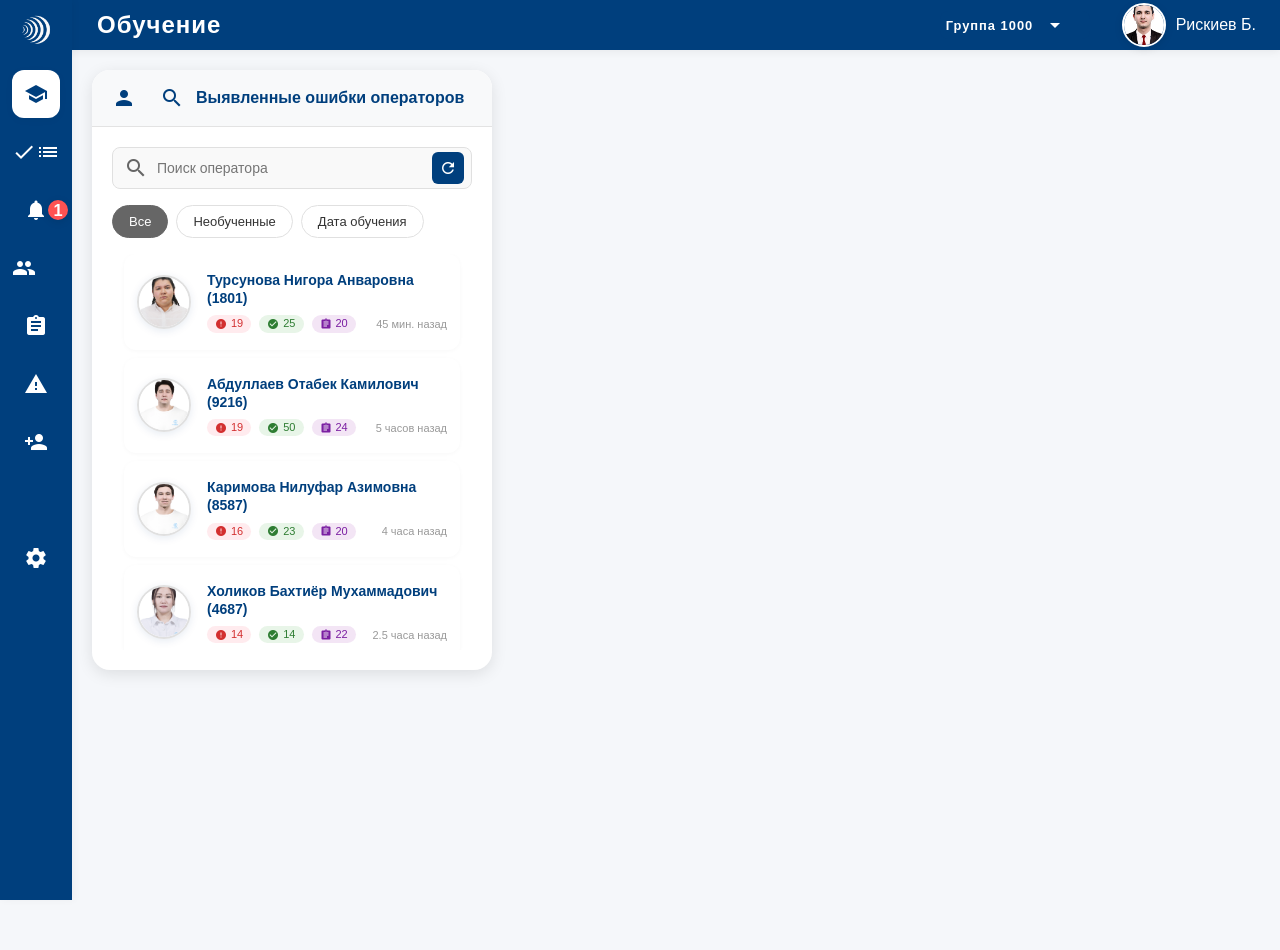
==== main.html @ bec80f4a "Сохранение текущего состояния проекта" ====
<!DOCTYPE html>
<html lang="ru">
<head>
    <meta charset="UTF-8">
    <meta name="viewport" content="width=device-width, initial-scale=1.0">
    <title>Обучение | UZTELECOM</title>
    <link rel="stylesheet" href="styles.css">
    <link rel="stylesheet" href="css/window-manager.css">
    <link href="https://fonts.googleapis.com/icon?family=Material+Icons" rel="stylesheet">
</head>
<body>        <header class="header-fixed">
            <div class="header-title">Обучение</div>
            <!-- Кнопки редактирования (скрыты по умолчанию) -->
            <div class="header-editor-controls" id="header-editor-controls" style="display: none;">
                <button class="editor-btn save-btn" id="save-btn">
                    <span class="material-icons">save</span>
                    Сохранить
                </button>
                <button class="editor-btn cancel-btn" id="cancel-btn">
                    <span class="material-icons">close</span>
                    Отменить
                </button>
                <button class="editor-btn add-remove-btn" id="add-remove-btn">
                    <span class="material-icons">add_box</span>
                    Добавить/Убрать
                </button>
                <!-- Выпадающий список для добавления окон -->
                <div class="window-selector-dropdown" id="window-selector-dropdown">
                    <div class="window-selector-header">
                        <span class="material-icons">widgets</span>
                        <span>Доступные окна</span>
                    </div>
                    <div class="window-selector-list">
                        <label class="window-selector-item">
                            <input type="checkbox" data-window="operators-list" checked>
                            <span class="checkmark"></span>
                            <span class="window-name">Выявленные ошибки операторов</span>
                        </label>
                        <label class="window-selector-item">
                            <input type="checkbox" data-window="operator-details">
                            <span class="checkmark"></span>
                            <span class="window-name">Подробная информация ошибок</span>
                        </label>
                        <label class="window-selector-item">
                            <input type="checkbox" data-window="analytics-dashboard">
                            <span class="checkmark"></span>
                            <span class="window-name">Аналитика учебного процесса</span>
                        </label>
                    </div>
                </div>
            </div>
            <div class="header-group">
                <div class="header-group-select">
                    <span class="header-group-selected">Группа 1000</span>
                    <span class="material-icons header-group-arrow">arrow_drop_down</span>
                    <ul class="header-group-list">
                        <li data-value="Группа 1000" class="active">Группа 1000</li>
                        <li data-value="Группа 1242">Группа 1242</li>
                        <li data-value="Группа 1093">Группа 1093</li>
                        <li data-value="Группа 1170">Группа 1170</li>
                        <li data-value="Группа ДОП">Группа ДОП</li>
                    </ul>
                </div>
                <div class="header-user" id="header-user">
                    <img src="assets/Аватар/Foto.jpg" alt="user" class="header-user-img">
                    <span>Рискиев Б.</span>
                    <div class="header-dropdown" id="header-dropdown">
                        <a href="#" id="editor-toggle"><span class="material-icons">edit</span> Редактор</a>
                        <a href="#"><span class="material-icons">language</span> Изменить язык</a>
                    </div>
                </div>
            </div>
        </header>
        <div class="main-layout">
            <!-- Sidebar -->
            <aside class="sidebar sidebar-figma collapsible-sidebar" onmouseenter="this.classList.add('open')" onmouseleave="this.classList.remove('open')">
                <div class="sidebar-logo">
                    <img src="assets/mini.png" alt="UZTELECOM Logo" class="sidebar-logo-img" id="sidebar-logo-img">
                    <div class="sidebar-logo-text">
                        <div class="sidebar-logo-title"></div>
                        <div class="sidebar-logo-sub"></div>
                    </div>
                </div>
                <nav class="sidebar-menu-figma">
                    <a class="active"><span class="material-icons">school</span> <span class="sidebar-label">Обучение</span></a>
                    <a href="http://192.168.42.172:5001/" target="_blank"><span class="material-icons">checklist</span> <span class="sidebar-label">Лист контроль</span></a>
                    <a><span class="material-icons">notifications</span> <span class="sidebar-label">Уведомления</span> <span class="sidebar-badge">1</span></a>
                    <a><span class="material-icons">groups</span> <span class="sidebar-label">Операторы</span></a>
                    <a><span class="material-icons">assignment</span> <span class="sidebar-label">Отработки</span></a>
                    <a><span class="material-icons">report_problem</span> <span class="sidebar-label">Технический сбой</span></a>
                    <a><span class="material-icons">person_add</span> <span class="sidebar-label">Привлечение к работам</span></a>
                    <a><span class="material-icons">bar_chart</span> <span class="sidebar-label">Статистика супервайзера</span></a>
                    <a><span class="material-icons">settings</span> <span class="sidebar-label">Настройки</span></a>
                </nav>
                <a class="sidebar-exit" href="index.html"><span class="material-icons">logout</span> <span class="sidebar-label">Выйти</span></a>
            </aside>
            <!-- Main Content -->
            <main class="main-content training-page">
                <div class="training-layout">
                    <!-- Окно "Выявленные ошибки операторов" -->
                    <div class="training-window operators-errors-window" id="operators-errors-window">
                        <div class="window-header">
                            <div class="window-title-section">
                                <span class="material-icons">person_search</span>
                                <span>Выявленные ошибки операторов</span>
                            </div>
                            <div class="window-controls">
                                <button class="window-control-btn minimize-btn" title="Свернуть">
                                    <span class="material-icons">remove</span>
                                </button>
                                <button class="window-control-btn maximize-btn" title="Развернуть">
                                    <span class="material-icons">crop_din</span>
                                </button>
                                <button class="window-control-btn close-btn" title="Закрыть" style="display: none;">
                                    <span class="material-icons">close</span>
                                </button>
                            </div>
                        </div>
                        <div class="window-content">
                            <!-- Поиск и фильтры -->
                            <div class="operators-search-section">
                                <div class="search-input-container">
                                    <span class="material-icons search-icon">search</span>
                                    <input type="text" 
                                           class="operators-search-input" 
                                           id="operators-search-input"
                                           placeholder="Поиск оператора">
                                    <button class="refresh-operators-btn" 
                                            id="refresh-operators-btn" 
                                            title="Обновить список операторов">
                                        <span class="material-icons">refresh</span>
                                    </button>
                                </div>
                                <div class="operators-filters">
                                    <label class="filter-toggle">
                                        <input type="radio" name="operator-filter" value="all" checked>
                                        <span class="filter-text">Все</span>
                                    </label>
                                    <label class="filter-toggle filter-toggle-blue">
                                        <input type="radio" name="operator-filter" value="untrained">
                                        <span class="filter-text">Необученные</span>
                                    </label>
                                    <label class="filter-toggle">
                                        <input type="radio" name="operator-filter" value="training-date">
                                        <span class="filter-text">Дата обучения</span>
                                    </label>
                                </div>
                            </div>
                            
                            <!-- Список операторов -->
                            <div class="operators-list-container">
                                <!-- Операторы будут добавляться динамически -->
                            </div>
                        </div>
                        <div class="resize-handle"></div>
                    </div>
                    
                    <!-- Окно "Подробная информация ошибок" -->
                    <div class="training-window operator-details-window" id="operator-details-window" style="display: none; top: 20px; left: 450px; width: 800px; height: 600px;">
                        <div class="window-header">
                            <div class="window-title-section">
                                <span class="material-icons">assignment</span>
                                <span>Подробная информация ошибок</span>
                                <span class="operator-name-indicator" id="operator-name-indicator">- Выберите оператора</span>
                            </div>
                            <div class="window-controls">
                                <button class="window-control-btn minimize-btn" title="Свернуть">
                                    <span class="material-icons">remove</span>
                                </button>
                                <button class="window-control-btn maximize-btn" title="Развернуть">
                                    <span class="material-icons">crop_din</span>
                                </button>
                                <button class="window-control-btn close-btn" title="Закрыть" style="display: none;">
                                    <span class="material-icons">close</span>
                                </button>
                            </div>
                        </div>
                        <div class="window-content">
                            <!-- Информация о выбранном операторе -->
                            <div class="selected-operator-info" id="selected-operator-info" style="display: none;">
                                <div class="operator-header">
                                    <img src="" alt="Аватар оператора" class="operator-detail-avatar" id="operator-detail-avatar">
                                    <div class="operator-detail-info">
                                        <div class="operator-detail-name" id="operator-detail-name"></div>
                                        <div class="operator-detail-stats">
                                            <div class="stat-item">
                                                <span class="material-icons">error</span>
                                                <span id="operator-detail-errors">0</span> ошибок
                                            </div>
                                            <div class="stat-item">
                                                <span class="material-icons">check_circle</span>
                                                <span id="operator-detail-success">0</span> успешных
                                            </div>
                                        </div>
                                    </div>
                                    <div class="operator-actions">
                                        <div class="toggle-group">
                                            <span class="date-label">Дата и время обучения:</span>
                                            <div class="switch">
                                                <input type="checkbox" id="training-date-toggle">
                                                <span class="slider"></span>
                                            </div>
                                            <span class="date-value">12.06.2024 / 10:40</span>
                                        </div>
                                    </div>
                                </div>
                            </div>
                            
                            <!-- Список ошибок оператора -->
                            <div class="operator-errors-list" id="operator-errors-list">
                                <!-- Здесь будут отображаться ошибки выбранного оператора -->
                            </div>
                            
                            <!-- Заглушка когда оператор не выбран -->
                            <div class="no-operator-selected" id="no-operator-selected">
                                <div class="empty-state">
                                    <span class="material-icons">person_search</span>
                                    <h3>Выберите оператора</h3>
                                    <p>Для просмотра подробной информации об ошибках выберите оператора из списка слева</p>
                                </div>
                            </div>
                        </div>
                        <div class="resize-handle"></div>
                    </div>
                    
                    <!-- Временная заглушка для проверки функциональности -->
                    <div class="training-placeholder">
                        <h2>Режим обучения</h2>
                        <p>Нажмите "Редактор" для настройки интерфейса</p>
                        <div class="placeholder-info">
                            <p><strong>Информация:</strong></p>
                            <ul>
                                <li>Изменение размера окон и кнопки свернуть/развернуть доступны всегда</li>
                                <li>Перемещение окон доступно только в режиме редактирования</li>
                                <li>Для входа в режим редактирования нажмите "Редактор" в правом верхнем углу</li>
                                <li>В режиме редактирования окна будут выделены синей рамкой и станут доступны для перемещения</li>
                                <li>Кнопка закрытия окон появляется только в режиме редактирования</li>
                            </ul>
                        </div>
                    </div>
                </div>
            </main>
        </div>
        <script src="script.js"></script>
        <script>
document.addEventListener('DOMContentLoaded', function() {
    // Режим редактирования окон - объявляем в начале
    let editMode = false;
    
    // Скрипт для кастомного select
    const groupSelect = document.querySelector('.header-group-select');
    const groupSelected = document.querySelector('.header-group-selected');
    const groupList = document.querySelector('.header-group-list');
    const groupItems = document.querySelectorAll('.header-group-list li');
    groupSelect.onclick = function(e) {
        groupList.classList.toggle('show');
    };
    groupItems.forEach(item => {
        item.onclick = function(e) {
            groupSelected.textContent = this.textContent;
            groupItems.forEach(i => i.classList.remove('active'));
            this.classList.add('active');
            groupList.classList.remove('show');
            e.stopPropagation();
        };
    });
    document.addEventListener('click', function(e) {
        if (!groupSelect.contains(e.target)) {
            groupList.classList.remove('show');
        }
    });
    // Меняем логотип при раскрытии/сжатии сайдбара и сдвигаем header-title
    const sidebar = document.querySelector('.sidebar');
    const logoImg = document.getElementById('sidebar-logo-img');
    if (sidebar && logoImg) {
        sidebar.addEventListener('mouseenter', () => {
            logoImg.src = 'assets/logo.png';
            sidebar.classList.add('open');
            document.body.classList.add('sidebar-open');
            // Обновляем размеры максимизированных окон
            updateMaximizedWindowsSize();
        });
        sidebar.addEventListener('mouseleave', () => {
            logoImg.src = 'assets/mini.png';
            sidebar.classList.remove('open');
            document.body.classList.remove('sidebar-open');
            // Обновляем размеры максимизированных окон
            updateMaximizedWindowsSize();
        });
    }
    
    // Функция для обновления размеров максимизированных окон при изменении sidebar
    function updateMaximizedWindowsSize() {
        // Теперь максимизированные окна позиционируются относительно training-layout,
        // поэтому нам не нужно их перепозиционировать при изменении sidebar
        // training-layout сам изменит свои размеры благодаря CSS transitions
        console.log('Размеры training-layout автоматически обновились');
    }
    
    const headerUserImg = document.querySelector('.header-user-img');
    const headerDropdown = document.getElementById('header-dropdown');
    if (headerUserImg && headerDropdown) {
        headerUserImg.addEventListener('click', function(e) {
            headerDropdown.classList.toggle('show');
            e.stopPropagation();
        });
        document.addEventListener('click', function(e) {
            if (!headerDropdown.contains(e.target) && e.target !== headerUserImg) {
                headerDropdown.classList.remove('show');
            }
        });
    }
    
    // Режим редактирования окон
    const editorToggle = document.getElementById('editor-toggle');
    const headerEditorControls = document.getElementById('header-editor-controls');
    const saveBtn = document.getElementById('save-btn');
    const cancelBtn = document.getElementById('cancel-btn');
    const addRemoveBtn = document.getElementById('add-remove-btn');

    // Функция для входа в режим редактирования
    function enterEditMode() {
        editMode = true;
        document.body.classList.add('windows-edit-mode');
        headerEditorControls.style.display = 'flex';
        setTimeout(() => {
            headerEditorControls.classList.add('show');
        }, 10);
        
        // Показываем кнопки закрытия окон
        document.querySelectorAll('.close-btn').forEach(btn => {
            btn.style.display = 'block';
        });
        
        // Включаем кнопки развертывания
        document.querySelectorAll('.maximize-btn').forEach(btn => {
            btn.classList.remove('disabled');
            btn.style.cursor = 'pointer';
            btn.title = 'Развернуть окно';
        });
        
        // Включаем кнопки свертывания
        document.querySelectorAll('.minimize-btn').forEach(btn => {
            btn.classList.remove('disabled');
            btn.style.cursor = 'pointer';
            btn.title = 'Свернуть окно';
        });
        
        // Закрываем dropdown
        headerDropdown.classList.remove('show');
        
        // Показываем уведомление
        showNotification('Режим редактирования активирован. Теперь можно перемещать окна.', 'info');
        
        console.log('Режим редактирования активирован');
    }

    // Функция для выхода из режима редактирования
    function exitEditMode() {
        editMode = false;
        document.body.classList.remove('windows-edit-mode');
        headerEditorControls.classList.remove('show');
        
        // Скрываем кнопки закрытия окон
        document.querySelectorAll('.close-btn').forEach(btn => {
            btn.style.display = 'none';
        });
        
        // Отключаем кнопки развертывания
        document.querySelectorAll('.maximize-btn').forEach(btn => {
            btn.classList.add('disabled');
            btn.style.cursor = 'not-allowed';
            btn.title = 'Развертывание доступно только в режиме редактирования';
        });
        
        // Отключаем кнопки свертывания
        document.querySelectorAll('.minimize-btn').forEach(btn => {
            btn.classList.add('disabled');
            btn.style.cursor = 'not-allowed';
            btn.title = 'Свертывание доступно только в режиме редактирования';
        });
        
        // Скрываем dropdown окон при выходе из режима редактирования
        const windowSelectorDropdown = document.getElementById('window-selector-dropdown');
        if (windowSelectorDropdown) {
            windowSelectorDropdown.classList.remove('show');
        }
        
        setTimeout(() => {
            headerEditorControls.style.display = 'none';
        }, 300);
        
        console.log('Режим редактирования деактивирован');
    }

    // Обработчик для кнопки "Редактор"
    if (editorToggle) {
        editorToggle.addEventListener('click', function(e) {
            e.preventDefault();
            enterEditMode();
        });
    }

    // Обработчики для кнопок редактирования
    if (saveBtn) {
        saveBtn.addEventListener('click', function(e) {
            e.preventDefault();
            // Здесь будет логика сохранения
            console.log('Сохранение изменений...');
            exitEditMode();
        });
    }

    if (cancelBtn) {
        cancelBtn.addEventListener('click', function(e) {
            e.preventDefault();
            // Здесь будет логика отмены изменений
            console.log('Отмена изменений...');
            exitEditMode();
        });
    }

    if (addRemoveBtn) {
        addRemoveBtn.addEventListener('click', function(e) {
            e.preventDefault();
            e.stopPropagation();
            
            const dropdown = document.getElementById('window-selector-dropdown');
            dropdown.classList.toggle('show');
            
            console.log('Открытие/закрытие списка окон...');
        });
    }

    // Обработка выпадающего списка окон
    const windowSelectorDropdown = document.getElementById('window-selector-dropdown');
    
    // Закрытие dropdown при клике вне его
    document.addEventListener('click', function(e) {
        if (windowSelectorDropdown && !windowSelectorDropdown.contains(e.target) && e.target !== addRemoveBtn) {
            windowSelectorDropdown.classList.remove('show');
        }
    });
    
    // Обработка чекбоксов
    const windowCheckboxes = document.querySelectorAll('.window-selector-item input[type="checkbox"]');
    windowCheckboxes.forEach(checkbox => {
        checkbox.addEventListener('change', function(e) {
            const windowType = this.getAttribute('data-window');
            const isChecked = this.checked;
            
            console.log(`Окно "${windowType}" ${isChecked ? 'включено' : 'выключено'}`);
            
            // Здесь будет логика добавления/удаления окон
            if (isChecked) {
                addWindow(windowType);
            } else {
                removeWindow(windowType);
            }
        });
    });
    
    // Функция для проверки видимых окон и управления заглушкой
    function checkPlaceholderVisibility() {
        const placeholder = document.querySelector('.training-placeholder');
        
        if (!placeholder) return;
        
        // Проверяем конкретные окна
        const operatorsWindow = document.getElementById('operators-errors-window');
        const detailsWindow = document.getElementById('operator-details-window');
        
        const operatorsVisible = operatorsWindow && 
            operatorsWindow.style.display !== 'none' && 
            getComputedStyle(operatorsWindow).display !== 'none';
            
        const detailsVisible = detailsWindow && 
            detailsWindow.style.display !== 'none' && 
            getComputedStyle(detailsWindow).display !== 'none';
        
        // Скрываем или показываем заглушку
        if (operatorsVisible || detailsVisible) {
            placeholder.style.display = 'none';
        } else {
            placeholder.style.display = 'block';
        }
    }

    // Функция добавления окна
    function addWindow(windowType) {
        console.log(`Добавляем окно: ${windowType}`);
        
        if (windowType === 'operators-list') {
            const operatorsWindow = document.getElementById('operators-errors-window');
            if (operatorsWindow) {
                operatorsWindow.style.display = 'flex';
                initOperatorsList();
            }
        } else if (windowType === 'operator-details') {
            const detailsWindow = document.getElementById('operator-details-window');
            if (detailsWindow) {
                detailsWindow.style.display = 'flex';
            }
        }
        
        // Проверяем нужно ли скрыть заглушку
        checkPlaceholderVisibility();
    }
    
    // Функция удаления окна
    function removeWindow(windowType) {
        console.log(`Удаляем окно: ${windowType}`);
        
        if (windowType === 'operators-list') {
            const operatorsWindow = document.getElementById('operators-errors-window');
            if (operatorsWindow) {
                operatorsWindow.style.display = 'none';
            }
        } else if (windowType === 'operator-details') {
            const detailsWindow = document.getElementById('operator-details-window');
            if (detailsWindow) {
                detailsWindow.style.display = 'none';
            }
        }
        
        // Проверяем нужно ли показать заглушку
        checkPlaceholderVisibility();
    }
    
    // Инициализация списка операторов
    function initOperatorsList() {
        // Список доступных аватаров
        const avatars = [
            "1P8A0085.jpg",
            "1P8A0111.jpg", 
            "1P8A0141.jpg",
            "1P8A0193.jpg",
            "1P8A0199.jpg",
            "1P8A0276.jpg",
            "1P8A0543.jpg",
            "2Y0A0426.jpg",
            "2Y0A9000.png",
            "2Y0A9032.png",
            "2Y0A9049.png",
            "2Y0A9086.png",
            "2Y0A9323.png",
            "2Y0A9346.png",
            "2Y0A9419.png",
            "2Y0A9427.png",
            "2Y0A9433.png",
            "2Y0A9689.jpg",
            "Adilova Arofat Faxriddin qizi.jpg",
            "Foto.jpg",
            "Fozilxonov Zoirxon Davron o'g'ли 0147.png",
            "Пулатова Юлдуз.png"
        ];
        
        // Список случайных имен для операторов
        const names = [
            "Алиев Шерзод Бахтиярович",
            "Каримова Нилуфар Азимовна", 
            "Рахимов Жасур Олимович",
            "Умарова Дилдора Рустамовна",
            "Носиров Азиз Фарходович",
            "Исакова Мадина Шухратовна",
            "Холиков Бахтиёр Мухаммадович",
            "Турсунова Нигора Анваровна",
            "Абдуллаев Отабек Камилович",
            "Нурматова Севара Улугбековна",
            "Мирзаев Фаррух Собирович",
            "Жуманиязова Гульшан Рахматовна",
            "Хашимов Санжар Тохирович",
            "Файзуллаева Малика Нуриддиновна",
            "Самадов Жавлон Икромович",
            "Кодирова Шахноза Абдувахобовна",
            "Эргашев Достон Мухтарович",
            "Ибрагимова Дилноза Шавкатовна",
            "Султанов Джахонгир Бахромович",
            "Хамидова Наргиза Элмуродовна",
            "Расулов Акмал Садиkович",
            "Юсупова Нодира Хакимовна"
        ];
        
        // Временные интервалы
        const timeOptions = [
            "15 мин. назад", "30 мин. назад", "45 мин. назад",
            "1 час назад", "1.5 часа назад", "2 часа назад", 
            "2.5 часа назад", "3 часа назад", "4 часа назад", "5 часов назад"
        ];
        
        // Генерируем случайные данные операторов
        function generateRandomOperators() {
            const operators = [];
            const usedAvatars = [];
            const usedNames = [];
            
            // Создаем 15-20 операторов
            const operatorCount = Math.floor(Math.random() * 6) + 15; // 15-20 операторов
            
            for (let i = 0; i < operatorCount; i++) {
                // Выбираем случайный аватар (без повторов если возможно)
                let avatar;
                if (usedAvatars.length < avatars.length) {
                    do {
                        avatar = avatars[Math.floor(Math.random() * avatars.length)];
                    } while (usedAvatars.includes(avatar));
                    usedAvatars.push(avatar);
                } else {
                    avatar = avatars[Math.floor(Math.random() * avatars.length)];
                }
                
                // Выбираем случайное имя (без повторов если возможно)
                let name;
                if (usedNames.length < names.length) {
                    do {
                        name = names[Math.floor(Math.random() * names.length)];
                    } while (usedNames.includes(name));
                    usedNames.push(name);
                } else {
                    name = names[Math.floor(Math.random() * names.length)];
                }
                
                // Генерируем случайный номер сотрудника
                const employeeNumber = String(Math.floor(Math.random() * 9000) + 1000);
                
                // Генерируем случайные показатели
                const errors = Math.floor(Math.random() * 20); // Необученные ошибки
                const success = Math.floor(Math.random() * 50) + 10; // Успешные обращения
                const trainedErrors = Math.floor(Math.random() * 10); // Обученные ошибки
                const totalErrors = errors + trainedErrors; // Общее количество ошибок (необученные + обученные)
                
                // Определяем статус на основе количества ошибок
                const status = errors > 10 ? "error" : "success";
                
                // Генерируем дату последнего обучения для обученных операторов
                let lastTrainingDate = null;
                if (errors <= 10 && Math.random() < 0.7) { // 70% обученных операторов имеют дату обучения
                    const daysAgo = Math.floor(Math.random() * 30) + 1; // от 1 до 30 дней назад
                    lastTrainingDate = new Date(Date.now() - daysAgo * 24 * 60 * 60 * 1000);
                }
                
                operators.push({
                    id: i + 1,
                    name: `${name} (${employeeNumber})`,
                    avatar: `assets/Аватар/${avatar}`,
                    errors: errors, // Необученные ошибки
                    success: success, // Успешные обращения
                    calendar: totalErrors, // Общее количество ошибок (используется поле calendar для обратной совместимости)
                    time: timeOptions[Math.floor(Math.random() * timeOptions.length)],
                    status: status,
                    lastTrainingDate: lastTrainingDate
                });
            }
            
            return operators;
        }
        
        const operatorsData = generateRandomOperators();
        
        // Сохраняем данные глобально для обновления
        window.currentOperatorsData = operatorsData;
        
        // Применяем сортировку по умолчанию (все операторы, по убыванию ошибок)
        const sortedOperators = applyOperatorFilter(operatorsData, 'all');
        
        renderOperatorsList(sortedOperators);
        setupOperatorsSearch(operatorsData);
        setupOperatorsFilters(operatorsData);
        setupRefreshButton();
    }
    
    // Функция для обновления списка операторов
    function refreshOperatorsList() {
        const avatars = [
            "1P8A0085.jpg", "1P8A0111.jpg", "1P8A0141.jpg", "1P8A0193.jpg", "1P8A0199.jpg",
            "1P8A0276.jpg", "1P8A0543.jpg", "2Y0A0426.jpg", "2Y0A9000.png", "2Y0A9032.png",
            "2Y0A9049.png", "2Y0A9086.png", "2Y0A9323.png", "2Y0A9346.png", "2Y0A9419.png",
            "2Y0A9427.png", "2Y0A9433.png", "2Y0A9689.jpg", "Adilova Arofat Faxriddin qizi.jpg",
            "Foto.jpg", "Fozilxonov Zoirxon Davron o'g'ли 0147.png", "Пулатова Юлдуз.png"
        ];
        
        const names = [
            "Алиев Шерзод Бахтиярович", "Каримова Нилуфар Азимовна", "Рахимов Жасур Олимович",
            "Умарова Дилдора Рустамовна", "Носиров Азиз Фарходович", "Исакова Мадина Шухратовна",
            "Холиков Бахтиёр Мухаммадович", "Турсунова Нигора Анваровна", "Абдуллаев Отабек Камилович",
            "Нурматова Севара Улугбековна", "Мирзаев Фаррух Собирович", "Жуманиязова Гульшан Рахматовна",
            "Хашимов Санжар Тохирович", "Файзуллаева Малика Нуриддиновна", "Самадов Жавлон Икромович",
            "Кодирова Шахноза Абдувахобовна", "Эргашев Достон Мухтарович", "Ибрагимова Дилноза Шавкатовна",
            "Султанов Джахонгир Бахромович", "Хамидова Наргиза Элмуродовна", "Расулов Акмал Садикович",
            "Юсупова Нодира Хакимовна"
        ];
        
        const timeOptions = [
            "15 мин. назад", "30 мин. назад", "45 мин. назад", "1 час назад", "1.5 часа назад", 
            "2 часа назад", "2.5 часа назад", "3 часа назад", "4 часа назад", "5 часов назад"
        ];
        
        // Генерируем новые данные
        function generateRandomOperators() {
            const operators = [];
            const usedAvatars = [];
            const usedNames = [];
            const operatorCount = Math.floor(Math.random() * 6) + 15;
            
            for (let i = 0; i < operatorCount; i++) {
                let avatar;
                if (usedAvatars.length < avatars.length) {
                    do {
                        avatar = avatars[Math.floor(Math.random() * avatars.length)];
                    } while (usedAvatars.includes(avatar));
                    usedAvatars.push(avatar);
                } else {
                    avatar = avatars[Math.floor(Math.random() * avatars.length)];
                }
                
                let name;
                if (usedNames.length < names.length) {
                    do {
                        name = names[Math.floor(Math.random() * names.length)];
                    } while (usedNames.includes(name));
                    usedNames.push(name);
                } else {
                    name = names[Math.floor(Math.random() * names.length)];
                }
                
                const employeeNumber = String(Math.floor(Math.random() * 9000) + 1000);
                const errors = Math.floor(Math.random() * 20); // Необученные ошибки
                const success = Math.floor(Math.random() * 50) + 10; // Успешные обращения
                const trainedErrors = Math.floor(Math.random() * 10); // Обученные ошибки
                const totalErrors = errors + trainedErrors; // Общее количество ошибок (необученные + обученные)
                const status = errors > 10 ? "error" : "success";
                
                // Генерируем дату последнего обучения для обученных операторов
                let lastTrainingDate = null;
                if (errors <= 10 && Math.random() < 0.7) { // 70% обученных операторов имеют дату обучения
                    const daysAgo = Math.floor(Math.random() * 30) + 1; // от 1 до 30 дней назад
                    lastTrainingDate = new Date(Date.now() - daysAgo * 24 * 60 * 60 * 1000);
                }
                
                operators.push({
                    id: i + 1,
                    name: `${name} (${employeeNumber})`,
                    avatar: `assets/Аватар/${avatar}`,
                    errors: errors, // Необученные ошибки
                    success: success, // Успешные обращения  
                    calendar: totalErrors, // Общее количество ошибок (используется поле calendar для обратной совместимости)
                    time: timeOptions[Math.floor(Math.random() * timeOptions.length)],
                    status: status,
                    lastTrainingDate: lastTrainingDate
                });
            }
            
            return operators;
        }
        
        const newOperatorsData = generateRandomOperators();
        window.currentOperatorsData = newOperatorsData;
        
        // Применяем сортировку по умолчанию при обновлении
        const sortedOperators = applyOperatorFilter(newOperatorsData, 'all');
        
        renderOperatorsList(sortedOperators);
        setupOperatorsSearch(newOperatorsData);
        setupOperatorsFilters(newOperatorsData);
    }
    
    // Настройка кнопки обновления
    function setupRefreshButton() {
        const refreshBtn = document.getElementById('refresh-operators-btn');
        if (!refreshBtn) return;
        
        refreshBtn.addEventListener('click', function() {
            // Добавляем анимацию загрузки
            this.classList.add('loading');
            
            // Имитируем небольшую задержку для плавности
            setTimeout(() => {
                refreshOperatorsList();
                this.classList.remove('loading');
                
                // Сбрасываем поиск и фильтры
                const searchInput = document.getElementById('operators-search-input');
                if (searchInput) {
                    searchInput.value = '';
                }
                
                const allFilter = document.querySelector('input[name="operator-filter"][value="all"]');
                if (allFilter) {
                    allFilter.checked = true;
                }
                
                console.log('Список операторов обновлён');
            }, 500);
        });
    }
    
    // Рендеринг списка операторов
    function renderOperatorsList(operators) {
        const container = document.querySelector('.operators-list-container');
        if (!container) return;
        
        container.innerHTML = operators.map(operator => `
            <div class="operator-item" data-operator-id="${operator.id}">
                <img src="${operator.avatar}" 
                     alt="${operator.name}" 
                     class="operator-avatar"
                     onerror="this.src='assets/Аватар/Foto.jpg'; this.onerror=null;">
                <div class="operator-info">
                    <div class="operator-name">${operator.name}</div>
                    <div class="operator-meta">
                        <div class="meta-badge error" title="Необученные ошибки">
                            <span class="material-icons" style="font-size: 12px;">error</span>
                            ${operator.errors}
                        </div>
                        <div class="meta-badge success" title="Успешные обращения">
                            <span class="material-icons" style="font-size: 12px;">check_circle</span>
                            ${operator.success}
                        </div>
                        <!-- Общее количество ошибок (обученных и необученных) -->
                        <div class="meta-badge calendar" title="Общее количество ошибок">
                            <span class="material-icons" style="font-size: 12px;">assignment</span>
                            ${operator.calendar}
                        </div>
                        <div class="meta-time">${operator.time}</div>
                    </div>
                </div>
            </div>
        `).join('');
        
        // Добавляем обработчики клика для выбора оператора
        container.querySelectorAll('.operator-item').forEach(item => {
            item.addEventListener('click', function() {
                // Убираем выделение с других элементов
                container.querySelectorAll('.operator-item').forEach(el => el.classList.remove('selected'));
                // Добавляем выделение к текущему элементу
                this.classList.add('selected');
                
                const operatorId = this.getAttribute('data-operator-id');
                console.log('Выбран оператор с ID:', operatorId);
                
                // Обновляем информацию в окне "Подробная информация ошибок"
                updateOperatorDetails(operatorId);
            });
        });
    }
    
    // Функция генерации ошибок для конкретного оператора
    function generateOperatorErrors(operatorId, operatorName) {
        const errorTypes = [
            "Предупреждение об ожидании на линии: Не сообщил о том за ожидание на линии используется стандартную фразу «Спасибо за ожидание»",
            "Оформление и обработка заявок: Не указал куда ранее обращался заявитель",
            "Качество обслуживания: Недостаточно вежливое общение с клиентом",
            "Техническая поддержка: Не предоставил полную информацию по услуге",
            "Документооборот: Неправильно заполнил форму заявки",
            "Соблюдение регламента: Превышение времени обслуживания клиента",
            "Идентификация клиента: Не запросил дополнительные данные для верификации",
            "Консультирование: Предоставил неактуальную информацию об услугах"
        ];
        
        const services = ["1213_TV", "1000_ru", "1242_mob", "1093_int", "1170_cab"];
        const lkOptions = ["True", "False"];
        
        const errors = [];
        const errorCount = Math.floor(Math.random() * 8) + 3; // 3-10 ошибок
        
        for (let i = 0; i < errorCount; i++) {
            const errorType = errorTypes[Math.floor(Math.random() * errorTypes.length)];
            const service = services[Math.floor(Math.random() * services.length)];
            const lk = lkOptions[Math.floor(Math.random() * lkOptions.length)];
            
            // Генерируем случайную дату и время в пределах последних 30 дней
            const now = new Date();
            const pastDate = new Date(now.getTime() - (Math.random() * 30 * 24 * 60 * 60 * 1000));
            const dateStr = pastDate.toLocaleDateString('ru-RU');
            const timeStr = pastDate.toLocaleTimeString('ru-RU', { 
                hour: '2-digit', 
                minute: '2-digit' 
            });
            
            // Генерируем уникальный код ошибки
            const code = `${Math.floor(Math.random() * 90000) + 10000}${String.fromCharCode(65 + Math.floor(Math.random() * 26))}`;
            
            // Случайно определяем, обучен ли оператор по этой ошибке
            const isTrained = Math.random() < 0.3; // 30% шанс что уже обучен
            
            const error = {
                id: i + 1,
                code: code,
                operatorId: operatorId,
                description: errorType,
                date: dateStr,
                time: timeStr,
                service: service,
                lk: lk,
                isTrained: isTrained,
                trainingComments: []
            };
            
            // Если ошибка уже обучена, добавляем комментарий
            if (isTrained) {
                const trainingDate = new Date(pastDate.getTime() + (Math.random() * 7 * 24 * 60 * 60 * 1000));
                const trainingDateStr = trainingDate.toLocaleDateString('ru-RU');
                const trainingTimeStr = trainingDate.toLocaleTimeString('ru-RU', { 
                    hour: '2-digit', 
                    minute: '2-digit',
                    second: '2-digit'
                });
                
                const comments = [
                    "Тушунтириш берилди.",
                    "Операторга мазкур хато борасида тушунтириш берилди.",
                    "Қайтаданланмаслиги учун огохлантирилди.",
                    "Хизмат кўрсатиш сифатини яхшилаш бўйича кўрсатма берилди.",
                    "Регламентга риоя қилиш зарурлиги тушунтирилди."
                ];
                
                const comment = comments[Math.floor(Math.random() * comments.length)];
                
                error.trainingComments.push({
                    id: 1,
                    date: `${trainingDateStr} ${trainingTimeStr}`,
                    text: comment,
                    isOriginal: true
                });
                
                // 20% шанс что комментарий был отредактирован
                if (Math.random() < 0.2) {
                    const editDate = new Date(trainingDate.getTime() + (Math.random() * 3 * 24 * 60 * 60 * 1000));
                    const editDateStr = editDate.toLocaleDateString('ru-RU');
                    const editTimeStr = editDate.toLocaleTimeString('ru-RU', { 
                        hour: '2-digit', 
                        minute: '2-digit',
                        second: '2-digit'
                    });
                    
                    const editComments = [
                        "Масала хал булди",
                        "Қўшимча тушунтириш берилди",
                        "Амалда қўлланилди",
                        "Назорат остида сақланди",
                        "Сифат яхшиланди"
                    ];
                    
                    const editComment = editComments[Math.floor(Math.random() * editComments.length)];
                    
                    error.trainingComments.push({
                        id: 2,
                        date: `${editDateStr} ${editTimeStr}`,
                        text: editComment,
                        isOriginal: false
                    });
                }
            }
            
            errors.push(error);
        }
        
        return errors;
    }
    
    // Полная функция для обновления информации в окне "Подробная информация ошибок"
    function updateOperatorDetails(operatorId) {
        const operator = window.currentOperatorsData.find(op => op.id === Number(operatorId));
        if (!operator) return;
        
        // Показываем информацию о выбранном операторе
        const selectedOperatorInfo = document.getElementById('selected-operator-info');
        const noOperatorSelected = document.getElementById('no-operator-selected');
        const operatorNameIndicator = document.getElementById('operator-name-indicator');
        
        if (selectedOperatorInfo && noOperatorSelected && operatorNameIndicator) {
            selectedOperatorInfo.style.display = 'block';
            noOperatorSelected.style.display = 'none';
            operatorNameIndicator.textContent = `- ${operator.name}`;
        }
        
        // Обновляем аватар и имя оператора
        const avatarImg = document.getElementById('operator-detail-avatar');
        const nameDiv = document.getElementById('operator-detail-name');
        if (avatarImg && nameDiv) {
            avatarImg.src = operator.avatar;
            avatarImg.onerror = () => {
                avatarImg.src = 'assets/Аватар/Foto.jpg';
                avatarImg.onerror = null;
            };
            nameDiv.textContent = operator.name;
        }
        
        // Обновляем статистику
        const errorsSpan = document.getElementById('operator-detail-errors');
        const successSpan = document.getElementById('operator-detail-success');
        if (errorsSpan && successSpan) {
            errorsSpan.textContent = operator.errors;
            successSpan.textContent = operator.success;
        }
        
        // Генерируем и отображаем ошибки оператора
        const operatorErrors = generateOperatorErrors(operatorId, operator.name);
        window.currentOperatorErrors = operatorErrors; // Сохраняем глобально
        
        renderOperatorErrors(operatorErrors);
        
        console.log(`Загружены детали для оператора: ${operator.name}`);
    }
    
    // Функция для рендеринга списка ошибок оператора
    function renderOperatorErrors(errors) {
        const container = document.getElementById('operator-errors-list');
        if (!container) return;
        
        container.innerHTML = errors.map(error => `
            <div class="error-item ${error.isTrained ? 'trained' : ''}" data-error-id="${error.id}">
                <div class="error-header">
                    <div class="error-info">
                        <div class="error-code">${error.code}</div>
                        <div class="error-details">
                            <div class="error-detail-item">
                                <span class="material-icons">schedule</span>
                                <span>Дата/время: ${error.date} ${error.time}</span>
                            </div>
                            <div class="error-detail-item">
                                <span class="material-icons">build</span>
                                <span>Услуга: ${error.service}</span>
                            </div>
                            <div class="error-detail-item">
                                <span class="material-icons">account_circle</span>
                                <span>ЛК: ${error.lk}</span>
                            </div>
                        </div>
                        <div class="error-description">${error.description}</div>
                    </div>
                    <div class="error-actions">
                        <div class="error-status ${error.lk.toLowerCase()}">
                            <span class="material-icons">${error.lk === 'True' ? 'check_circle' : 'cancel'}</span>
                            ${error.lk === 'True' ? 'True' : 'False'}
                        </div>
                        ${!error.isTrained ? `
                            <button class="train-error-btn" onclick="showTrainingForm(${error.id})">
                                <span class="material-icons">school</span>
                                Обучить
                            </button>
                        ` : ''}
                    </div>
                </div>
                
                ${error.trainingComments.length > 0 ? `
                    <div class="training-comments">
                        ${error.trainingComments.map((comment, index) => `
                            <div class="training-comment ${comment.isOriginal ? 'original' : 'edited'}">
                                <div class="comment-date">
                                    ${comment.isOriginal ? 'Дата обучения:' : 'Отредактировано:'} ${comment.date}
                                </div>
                                <div class="comment-text">${comment.text}</div>
                                ${index === 0 && error.trainingComments.length > 1 ? `
                                    <div class="comment-arrow">
                                        <span class="material-icons">arrow_forward</span>
                                    </div>
                                ` : ''}
                            </div>
                        `).join('')}
                        <button class="edit-comment-btn" onclick="editTrainingComment(${error.id})">
                            <span class="material-icons">edit</span>
                            Редактировать
                        </button>
                    </div>
                ` : ''}
                
                <div class="add-comment-form" id="comment-form-${error.id}">
                    <textarea class="comment-input" id="comment-input-${error.id}" 
                              placeholder="Введите комментарий обучения..."></textarea>
                    <div class="comment-form-actions">
                        <button class="comment-btn comment-btn-save" onclick="saveTrainingComment(${error.id})">
                            <span class="material-icons">check</span>
                            Сохранить
                        </button>
                        <button class="comment-btn comment-btn-cancel" onclick="cancelTrainingComment(${error.id})">
                            <span class="material-icons">close</span>
                            Отменить
                        </button>
                    </div>
                </div>
            </div>
        `).join('');
    }
    
    // Функция для показа формы обучения
    function showTrainingForm(errorId) {
        const form = document.getElementById(`comment-form-${errorId}`);
        if (form) {
            form.classList.add('show');
            const input = document.getElementById(`comment-input-${errorId}`);
            if (input) {
                input.focus();
            }
        }
    }
    
    // Функция для сохранения комментария обучения
    function saveTrainingComment(errorId) {
        const input = document.getElementById(`comment-input-${errorId}`);
        const form = document.getElementById(`comment-form-${errorId}`);
        
        if (!input || !form) return;
        
        const commentText = input.value.trim();
        if (!commentText) {
            alert('Пожалуйста, введите комментарий');
            return;
        }
        
        // Находим ошибку в данных
        const error = window.currentOperatorErrors.find(err => err.id === errorId);
        if (!error) return;
        
        // Создаем новый комментарий
        const now = new Date();
        const dateStr = now.toLocaleDateString('ru-RU');
        const timeStr = now.toLocaleTimeString('ru-RU', { 
            hour: '2-digit', 
            minute: '2-digit',
            second: '2-digit'
        });
        
        const newComment = {
            id: error.trainingComments.length + 1,
            date: `${dateStr} ${timeStr}`,
            text: commentText,
            isOriginal: error.trainingComments.length === 0
        };
        
        // Добавляем комментарий и помечаем ошибку как обученную
        error.trainingComments.push(newComment);
        error.isTrained = true;
        
        // Перерендериваем список ошибок
        renderOperatorErrors(window.currentOperatorErrors);
        
        console.log(`Добавлен комментарий для ошибки ${errorId}: ${commentText}`);
    }
    
    // Функция для отмены добавления комментария
    function cancelTrainingComment(errorId) {
        const form = document.getElementById(`comment-form-${errorId}`);
        const input = document.getElementById(`comment-input-${errorId}`);
        
        if (form && input) {
            form.classList.remove('show');
            input.value = '';
        }
    }
    
    // Функция для редактирования комментария обучения
    function editTrainingComment(errorId) {
        const error = window.currentOperatorErrors.find(err => err.id === errorId);
        if (!error || error.trainingComments.length === 0) return;
        
        const lastComment = error.trainingComments[error.trainingComments.length - 1];
        const newCommentText = prompt('Редактировать комментарий:', lastComment.text);
        
        if (newCommentText && newCommentText.trim() !== lastComment.text) {
            // Создаем новый "отредактированный" комментарий
            const now = new Date();
            const dateStr = now.toLocaleDateString('ru-RU');
            const timeStr = now.toLocaleTimeString('ru-RU', { 
                hour: '2-digit', 
                minute: '2-digit',
                second: '2-digit'
            });
            
            const editedComment = {
                id: error.trainingComments.length + 1,
                date: `${dateStr} ${timeStr}`,
                text: newCommentText.trim(),
                isOriginal: false
            };
            
            error.trainingComments.push(editedComment);
            
            // Перерендериваем список ошибок
            renderOperatorErrors(window.currentOperatorErrors);
            
            console.log(`Отредактирован комментарий для ошибки ${errorId}`);
        }
    }
    
    // Настройка поиска операторов
    function setupOperatorsSearch(allOperators) {
        const searchInput = document.getElementById('operators-search-input');
        if (!searchInput) return;
        
        searchInput.addEventListener('input', function() {
            const searchTerm = this.value.toLowerCase().trim();
            
            let filteredOperators = allOperators;
            
            // Применяем поиск
            if (searchTerm) {
                filteredOperators = filteredOperators.filter(operator => 
                    operator.name.toLowerCase().includes(searchTerm)
                );
            }
            
            // Применяем текущий фильтр
            const activeFilter = document.querySelector('input[name="operator-filter"]:checked');
            if (activeFilter) {
                filteredOperators = applyOperatorFilter(filteredOperators, activeFilter.value);
            }
            
            renderOperatorsList(filteredOperators);
        });
    }
    
    // Настройка фильтров операторов
    function setupOperatorsFilters(allOperators) {
        const filterRadios = document.querySelectorAll('input[name="operator-filter"]');
        
        filterRadios.forEach(radio => {
            radio.addEventListener('change', function() {
                if (this.checked) {
                    let filteredOperators = allOperators;
                    
                    // Применяем поиск если есть
                    const searchInput = document.getElementById('operators-search-input');
                    if (searchInput && searchInput.value.trim()) {
                        const searchTerm = searchInput.value.toLowerCase().trim();
                        filteredOperators = filteredOperators.filter(operator => 
                            operator.name.toLowerCase().includes(searchTerm)
                        );
                    }
                    
                    // Применяем фильтр
                    filteredOperators = applyOperatorFilter(filteredOperators, this.value);
                    
                    renderOperatorsList(filteredOperators);
                }
            });
        });
    }
    
    // Применение фильтра к операторам
    function applyOperatorFilter(operators, filterValue) {
        let filteredOperators = [...operators]; // Создаем копию массива
        
        switch (filterValue) {
            case 'all':
                // Режим "Все": показываем всех операторов, сортируем по убыванию количества ошибок
                filteredOperators.sort((a, b) => b.errors - a.errors);
                break;
                
            case 'untrained':
                // Режим "Необученные": только операторы с ошибками > 10, сортируем по убыванию ошибок
                filteredOperators = filteredOperators.filter(op => op.errors > 10);
                filteredOperators.sort((a, b) => b.errors - a.errors);
                break;
                
            case 'training-date':
                // Режим "Дата обучения": только обученные операторы, сортируем по дате обучения (старые сверху)
                filteredOperators = filteredOperators.filter(op => op.lastTrainingDate !== null);
                filteredOperators.sort((a, b) => {
                    // Сортируем по дате обучения: более старые даты сверху
                    return a.lastTrainingDate - b.lastTrainingDate;
                });
                break;
                
            default:
                // По умолчанию сортируем по убыванию ошибок
                filteredOperators.sort((a, b) => b.errors - a.errors);
                break;
        }
        
        return filteredOperators;
    }
    
    // Функция для показа уведомления
    function showNotification(message, type = 'info') {
        // Создаем элемент уведомления
        const notification = document.createElement('div');
        notification.className = `notification notification-${type}`;
        notification.innerHTML = `
            <span class="material-icons">${type === 'info' ? 'info' : 'warning'}</span>
            <span>${message}</span>
        `;
        
        // Добавляем стили для уведомления
        notification.style.cssText = `
            position: fixed;
            top: 80px;
            right: 20px;
            background: ${type === 'info' ? '#e3f2fd' : '#fff3e0'};
            color: ${type === 'info' ? '#1976d2' : '#f57c00'};
            border: 1px solid ${type === 'info' ? '#bbdefb' : '#ffcc02'};
            border-radius: 8px;
            padding: 12px 16px;
            display: flex;
            align-items: center;
            gap: 8px;
            z-index: 10000;
            box-shadow: 0 4px 12px rgba(0, 0, 0, 0.15);
            animation: slideInRight 0.3s ease;
            max-width: 300px;
            font-size: 14px;
        `;
        
        // Добавляем CSS анимацию если её нет
        if (!document.querySelector('#notification-styles')) {
            const style = document.createElement('style');
            style.id = 'notification-styles';
            style.textContent = `
                @keyframes slideInRight {
                    from {
                        transform: translateX(100%);
                        opacity: 0;
                    }
                    to {
                        transform: translateX(0);
                        opacity: 1;
                    }
                }
                @keyframes slideOutRight {
                    from {
                        transform: translateX(0);
                        opacity: 1;
                    }
                    to {
                        transform: translateX(100%);
                        opacity: 0;
                    }
                }
            `;
            document.head.appendChild(style);
        }
        
        document.body.appendChild(notification);
        
        // Автоматически убираем уведомление через 3 секунды
        setTimeout(() => {
            notification.style.animation = 'slideOutRight 0.3s ease';
            setTimeout(() => {
                if (notification.parentNode) {
                    notification.parentNode.removeChild(notification);
                }
            }, 300);
        }, 3000);
    }
    
    // Делаем функции глобальными для вызова из HTML
    window.showTrainingForm = showTrainingForm;
    window.saveTrainingComment = saveTrainingComment;
    window.cancelTrainingComment = cancelTrainingComment;
    window.editTrainingComment = editTrainingComment;
    
    // Функция инициализации окон 
    function initializeWindows() {
        const windows = document.querySelectorAll('.training-window');
        windows.forEach(window => {
            makeWindowDraggable(window);
            makeWindowResizable(window);
            addWindowControls(window);
        });
        
        // Инициализируем кнопки развертывания в отключенном состоянии
        document.querySelectorAll('.maximize-btn').forEach(btn => {
            btn.classList.add('disabled');
            btn.style.cursor = 'not-allowed';
            btn.title = 'Развертывание доступно только в режиме редактирования';
        });
        
        // Инициализируем кнопки свертывания в отключенном состоянии
        document.querySelectorAll('.minimize-btn').forEach(btn => {
            btn.classList.add('disabled');
            btn.style.cursor = 'not-allowed';
            btn.title = 'Свертывание доступно только в режиме редактирования';
        });
    }

    // Функция для создания draggable окна
    function makeWindowDraggable(windowElement) {
        const header = windowElement.querySelector('.window-header');
        let isDragging = false;
        let currentX = 0;
        let currentY = 0;
        let initialX = 0;
        let initialY = 0;
        let xOffset = 0;
        let yOffset = 0;
        
        if (!header) return;
        
        header.addEventListener('mousedown', dragStart);
        document.addEventListener('mousemove', drag);
        document.addEventListener('mouseup', dragEnd);
        
        function dragStart(e) {
            // Проверяем, что режим редактирования активен
            if (!editMode) {
                return;
            }
            
            if (e.target.closest('.window-controls')) return;
            
            initialX = e.clientX - xOffset;
            initialY = e.clientY - yOffset;
            
            if (e.target === header || header.contains(e.target)) {
                isDragging = true;
                windowElement.classList.add('dragging');
            }
        }
        
        function drag(e) {
            // Проверяем, что режим редактирования активен и происходит перетаскивание
            if (isDragging && editMode) {
                e.preventDefault();
                currentX = e.clientX - initialX;
                currentY = e.clientY - initialY;
                
                xOffset = currentX;
                yOffset = currentY;
                
                // Ограничиваем перемещение в пределах training-layout
                const trainingLayout = document.querySelector('.training-layout');
                
                if (trainingLayout) {
                    const containerRect = trainingLayout.getBoundingClientRect();
                    const windowRect = windowElement.getBoundingClientRect();
                    
                    // Рассчитываем максимальные позиции с учетом размеров окна
                    const maxX = containerRect.width - windowRect.width - 20; // 20px отступ справа
                    const maxY = containerRect.height - windowRect.height - 20; // 20px отступ снизу
                    
                    // Ограничиваем позицию
                    currentX = Math.max(20, Math.min(currentX, maxX)); // минимум 20px слева
                    currentY = Math.max(20, Math.min(currentY, maxY)); // минимум 20px сверху
                    
                    // Дополнительная проверка: окно не должно выходить за правую и нижнюю границы
                    const windowWidth = parseInt(windowElement.style.width) || windowRect.width;
                    const windowHeight = parseInt(windowElement.style.height) || windowRect.height;
                    
                    if (currentX + windowWidth > containerRect.width - 15) {
                        currentX = containerRect.width - windowWidth - 15;
                    }
                    
                    if (currentY + windowHeight > containerRect.height - 15) {
                        currentY = containerRect.height - windowHeight - 15;
                    }
                }
                
                windowElement.style.left = currentX + 'px';
                windowElement.style.top = currentY + 'px';
            }
        }
        
        function dragEnd() {
            initialX = currentX;
            initialY = currentY;
            isDragging = false;
            windowElement.classList.remove('dragging');
        }
    }

    // Функция для добавления контролов окна
    function addWindowControls(windowElement) {
        const minimizeBtn = windowElement.querySelector('.minimize-btn');
        const maximizeBtn = windowElement.querySelector('.maximize-btn');
        const closeBtn = windowElement.querySelector('.close-btn');
        
        if (minimizeBtn) {
            minimizeBtn.addEventListener('click', () => {
                // Проверяем, включен ли режим редактирования
                if (!editMode) {
                    return; // Блокируем свертывание в обычном режиме
                }
                
                windowElement.classList.toggle('minimized');
            });
        }
        
        if (maximizeBtn) {
            maximizeBtn.addEventListener('click', () => {
                // Проверяем, включен ли режим редактирования
                if (!editMode) {
                    return; // Блокируем развертывание в обычном режиме
                }
                
                const isMaximized = windowElement.classList.contains('maximized');
                
                if (!isMaximized) {
                    // Сохраняем текущие размеры и позицию
                    windowElement.setAttribute('data-original-width', windowElement.style.width || '320px');
                    windowElement.setAttribute('data-original-height', windowElement.style.height || '220px');
                    windowElement.setAttribute('data-original-left', windowElement.style.left || '20px');
                    windowElement.setAttribute('data-original-top', windowElement.style.top || '20px');
                    
                    // Максимизируем окно
                    windowElement.classList.add('maximized');
                } else {
                    // Восстанавливаем оригинальные размеры
                    const originalWidth = windowElement.getAttribute('data-original-width');
                    const originalHeight = windowElement.getAttribute('data-original-height');
                    const originalLeft = windowElement.getAttribute('data-original-left');
                    const originalTop = windowElement.getAttribute('data-original-top');
                    
                    if (originalWidth) windowElement.style.width = originalWidth;
                    if (originalHeight) windowElement.style.height = originalHeight;
                    if (originalLeft) windowElement.style.left = originalLeft;
                    if (originalTop) windowElement.style.top = originalTop;
                    
                    windowElement.classList.remove('maximized');
                }
            });
        }
        
        if (closeBtn) {
            closeBtn.addEventListener('click', () => {
                windowElement.style.display = 'none';
                
                // Обновляем состояние чекбокса в выпадающем списке
                const windowId = windowElement.id;
                let dataWindow = '';
                
                if (windowId === 'operators-errors-window') {
                    dataWindow = 'operators-list';
                } else if (windowId === 'operator-details-window') {
                    dataWindow = 'operator-details';
                }
                
                if (dataWindow) {
                    const checkbox = document.querySelector(`input[data-window="${dataWindow}"]`);
                    if (checkbox) {
                        checkbox.checked = false;
                    }
                }
                
                // Проверяем нужно ли показать заглушку
                checkPlaceholderVisibility();
            });
        }
    }

    function makeWindowResizable(windowElement) {
        const resizeHandle = windowElement.querySelector('.resize-handle');
        if (!resizeHandle) return;
        
        let isResizing = false;
        let startX, startY, startWidth, startHeight;
        
        resizeHandle.addEventListener('mousedown', initResize);
        
        function initResize(e) {
            isResizing = true;
            startX = e.clientX;
            startY = e.clientY;
            startWidth = parseInt(document.defaultView.getComputedStyle(windowElement).width, 10);
            startHeight = parseInt(document.defaultView.getComputedStyle(windowElement).height, 10);
            
            document.addEventListener('mousemove', doResize);
            document.addEventListener('mouseup', stopResize);
            
            e.preventDefault();
            e.stopPropagation();
        }
        
        function doResize(e) {
            if (!isResizing) return;
            
            const newWidth = startWidth + e.clientX - startX;
            const newHeight = startHeight + e.clientY - startY;
            
            // Получаем размеры основного контейнера training-layout
            const trainingLayout = document.querySelector('.training-layout');
            let maxWidth = 1200;
            let maxHeight = 800;
            
            if (trainingLayout) {
                const layoutRect = trainingLayout.getBoundingClientRect();
                const windowRect = windowElement.getBoundingClientRect();
                
                // Вычисляем максимальные размеры с учетом позиции окна
                const windowLeftInContainer = windowRect.left - layoutRect.left;
                const windowTopInContainer = windowRect.top - layoutRect.top;
                
                // Максимальные размеры = размер контейнера - позиция окна - отступы
                maxWidth = Math.max(220, layoutRect.width - windowLeftInContainer - 20);
                maxHeight = Math.max(140, layoutRect.height - windowTopInContainer - 20);
                
                // Дополнительная проверка: окно не должно выходить за пределы
                const potentialRight = windowLeftInContainer + newWidth;
                const potentialBottom = windowTopInContainer + newHeight;
                
                if (potentialRight > layoutRect.width - 20) {
                    maxWidth = layoutRect.width - windowLeftInContainer - 20;
                }
                
                if (potentialBottom > layoutRect.height - 20) {
                    maxHeight = layoutRect.height - windowTopInContainer - 20;
                }
            }
            
            // Ограничения по размеру
            const minWidth = 220;
            const minHeight = 140;
            
            const constrainedWidth = Math.max(minWidth, Math.min(newWidth, maxWidth));
            const constrainedHeight = Math.max(minHeight, Math.min(newHeight, maxHeight));
            
            windowElement.style.width = constrainedWidth + 'px';
            windowElement.style.height = constrainedHeight + 'px';
            
            // После изменения размера проверяем, что окно все еще в пределах контейнера
            setTimeout(() => {
                const updatedWindowRect = windowElement.getBoundingClientRect();
                if (trainingLayout) {
                    const containerRect = trainingLayout.getBoundingClientRect();
                    
                    // Если окно выходит за правую границу
                    if (updatedWindowRect.right > containerRect.right - 15) {
                        const newLeft = containerRect.right - updatedWindowRect.width - 15;
                        windowElement.style.left = Math.max(15, newLeft - containerRect.left) + 'px';
                    }
                    
                    // Если окно выходит за нижнюю границу
                    if (updatedWindowRect.bottom > containerRect.bottom - 15) {
                        const newTop = containerRect.bottom - updatedWindowRect.height - 15;
                        windowElement.style.top = Math.max(15, newTop - containerRect.top) + 'px';
                    }
                }
            }, 0);
        }
        
        function stopResize() {
            isResizing = false;
            document.removeEventListener('mousemove', doResize);
            document.removeEventListener('mouseup', stopResize);
        }
    }
    
    // Инициализация окон при загрузке
    initializeWindows();
    
    // Автоматически инициализируем окно операторов если оно отмечено как включенное
    const operatorsCheckbox = document.querySelector('input[data-window="operators-list"]');
    if (operatorsCheckbox && operatorsCheckbox.checked) {
        addWindow('operators-list');
    }
    
    // Проверяем видимость заглушки при загрузке
    checkPlaceholderVisibility();
});
        </script>
    </body>
</html>
---- styles.css ----
/* styles.css: базовые стили для всех страниц */
html {
    overflow: hidden; /* Убираем скролл для html */
    box-sizing: border-box;
}

*, *::before, *::after {
    box-sizing: inherit;
}

body {
    margin: 0;
    padding: 0;
    font-family: 'Segoe UI', Arial, sans-serif;
    background: #f5f7fa;
    overflow: hidden; /* Убираем скролл для body */
    height: 100vh;
    width: 100vw;
}
body.sidebar-open .header-fixed .header-title {
    margin-left: 80px !important;
    transition: margin-left 0.3s;
}
.sidebar {
    width: 260px;
    background: #003F7D;
    color: #fff;
    height: 100vh;
    position: fixed;
    left: 0; top: 0; bottom: 0;
    display: flex;
    flex-direction: column;
    z-index: 101; /* Поверх всех других слоев */
    box-shadow: 2px 0 8px rgba(0,0,0,0.04);
}
.sidebar-logo {
    display: flex;
    flex-direction: row;
    align-items: center;
    gap: 12px;
    margin: 24px 0 18px 24px;
}
.sidebar-title {
    font-size: 1.1em;
    font-weight: bold;
    line-height: 1.1;
    letter-spacing: 1px;
}
.sidebar-title span {
    font-size: 0.7em;
    font-weight: normal;
    letter-spacing: 2px;
}
.sidebar-menu {
    display: flex;
    flex-direction: column;
    gap: 6px;
    margin-top: 10px;
}
.sidebar-menu a {
    color: #fff;
    text-decoration: none;
    padding: 12px 24px;
    border-radius: 8px;
    transition: background 0.2s, color 0.2s;
    cursor: pointer;
    display: flex;
    align-items: center;
    font-size: 1.08em;
    position: relative;
}
.sidebar-menu a.active, .sidebar-menu a:hover {
    background: #fff;
    color: #003F7D;
}
.sidebar-icon.material-icons {
    font-size: 1.6em;
    margin-right: 16px;
}
.sidebar-badge {
    background: #ff5252;
    color: #fff;
    border-radius: 50%;
    font-size: 0.95em;
    padding: 0;
    min-width: 20px;
    height: 20px;
    width: 20px;
    text-align: center;
    display: flex;
    align-items: center;
    justify-content: center;
    position: absolute;
    right: -8px;
    top: 50%;
    transform: translateY(-50%);
    box-shadow: 0 2px 8px rgba(0,0,0,0.10);
    z-index: 2;
    animation: none;
    font-weight: 600;
}
.sidebar-exit {
    margin-top: auto;
    color: #fff !important;
    display: flex;
    align-items: center;
    justify-content: center;
    border-radius: 12px;
    font-size: 1.08em;
    cursor: pointer;
    transition: background 0.2s, color 0.2s, width 0.2s, height 0.2s, padding 0.2s;
    gap: 16px;
    position: absolute;
    left: 50%;
    transform: translateX(-50%);
    bottom: 24px;
    box-sizing: border-box;
    text-decoration: none !important;
}
.collapsible-sidebar:not(.open) .sidebar-exit {
    width: 48px;
    height: 48px;
    padding: 0;
    min-width: 0;
    max-width: 48px;
    justify-content: center;
}
.collapsible-sidebar.open .sidebar-exit {
    width: 90%;
    min-width: 120px;
    height: 48px;
    padding: 12px 24px;
    justify-content: flex-start;
}
.sidebar-exit .sidebar-label {
    display: none;
    text-decoration: none !important;
}
.collapsible-sidebar.open .sidebar-exit .sidebar-label {
    display: inline;
}
#main-content {
    margin-left: 72px; /* Ширина закрытого sidebar */
    padding: 30px;
    transition: margin-left 0.25s cubic-bezier(.4,0,.2,1);
}

/* Когда sidebar открыт */
.sidebar.collapsible-sidebar.open ~ .main-layout #main-content,
.sidebar.collapsible-sidebar.open ~ .main-layout .main-content {
    margin-left: 270px; /* Ширина открытого sidebar */
}
.resizable {
    resize: both;
    overflow: auto;
}
.collapsible {
    /* Для JS: скрывать/показывать */
}
.pinned {
    /* Для JS: закреплять */
}

/* Вертикальная боковая панель с иконками */
.sidebar.vertical-icons {
    width: 80px;
    min-width: 80px;
    align-items: center;
    padding: 0;
}
.sidebar-logo {
    justify-content: center;
    margin: 24px 0 18px 0;
}
.sidebar-menu-icons {
    display: flex;
    flex-direction: column;
    gap: 18px;
    align-items: center;
    margin-top: 20px;
}
.sidebar-menu-icons a {
    color: #fff;
    background: none;
    border-radius: 12px;
    padding: 10px;
    display: flex;
    align-items: center;
    justify-content: center;
    transition: background 0.2s, color 0.2s;
    font-size: 2em;
    width: 48px;
    height: 48px;
}
.sidebar-menu-icons a.active, .sidebar-menu-icons a:hover {
    background: #fff;
    color: #003F7D;
}
.sidebar-exit {
    margin-top: 40px;
    color: #fff !important;
    border-radius: 12px;
    width: 48px;
    height: 48px;
    display: flex;
    align-items: center;
    justify-content: center;
}

/* Figma sidebar styles */
.sidebar.sidebar-figma {
    width: 270px;
    min-width: 270px;
    background: #003F7D;
    color: #fff;
    height: 100vh;
    position: fixed;
    left: 0; top: 0; bottom: 0;
    display: flex;
    flex-direction: column;
    z-index: 10;
    box-shadow: 2px 0 8px rgba(0,0,0,0.04);
    padding: 0;
}
.sidebar-logo {
    display: flex;
    flex-direction: row;
    align-items: center;
    gap: 16px;
    margin: 32px 0 24px 32px;
}
.sidebar-logo-title {
    font-size: 1.5em;
    font-weight: bold;
    letter-spacing: 1px;
}
.sidebar-logo-sub {
    font-size: 0.8em;
    font-weight: 400;
    letter-spacing: 2px;
    opacity: 0.7;
}
.sidebar-menu-figma {
    display: flex;
    flex-direction: column;
    gap: 6px;
    margin-top: 10px;
}
.sidebar-menu-figma a {
    color: #fff;
    text-decoration: none;
    border-radius: 12px;
    transition: background 0.2s, color 0.2s, padding 0.2s, width 0.2s;
    cursor: pointer;
    display: flex;
    align-items: center;
    font-size: 1.08em;
    position: relative;
    gap: 16px;
    min-width: 0;
    height: 48px;
    box-sizing: border-box;
    margin: 0 auto 4px auto;
    width: 110px; /* Фиксированная ширина для соответствия макету */
    justify-content: center;
    padding: 12px 18px;
    overflow: visible;
}
.collapsible-sidebar:not(.open) .sidebar-label {
    display: none !important;
}
.collapsible-sidebar.open .sidebar-menu-figma a {
    width: 90%;
    justify-content: flex-start;
}
.sidebar-menu-figma a.active, .sidebar-menu-figma a:hover {
    background: #fff;
    color: #003F7D;
    box-shadow: 0 2px 8px rgba(0,0,0,0.04);
}
.sidebar-exit:hover {
    background: #fff;
    color: #ff5252 !important;
    box-shadow: 0 2px 8px rgba(0,0,0,0.04);
}
.sidebar-exit:hover .material-icons, .sidebar-exit:hover svg {
    color: #ff5252 !important;
    fill: #ff5252 !important;
}
.sidebar-badge {
    background: #ff5252;
    color: #fff;
    border-radius: 50%;
    font-size: 0.95em;
    padding: 0;
    min-width: 20px;
    height: 20px;
    width: 20px;
    text-align: center;
    display: flex;
    align-items: center;
    justify-content: center;
    position: absolute;
    right: -8px;
    top: 50%;
    transform: translateY(-50%);
    box-shadow: 0 2px 8px rgba(0,0,0,0.10);
    z-index: 2;
    animation: none;
    font-weight: 600;
}
.sidebar-exit {
    margin-top: auto;
    margin-bottom: 0px;
    color: #fff !important;
    display: flex;
    align-items: center;
    justify-content: center;
    border-radius: 10px;
    font-size: 1.08em;
    cursor: pointer;
    transition: background 0.2s, color 0.2s, width 0.2s, height 0.2s;
    gap: 16px;
    width: 90%;
    height: 48px;
    box-sizing: border-box;
    position: absolute;
    left: 50%;
    transform: translateX(-50%);
    bottom: 24px;
}
.collapsible-sidebar:not(.open) .sidebar-exit .sidebar-label {
    display: none !important;
}
.sidebar.sidebar-figma.collapsible-sidebar {
    width: 72px;
    min-width: 72px;
    transition: width 0.25s cubic-bezier(.4,0,.2,1);
    overflow: hidden;
    align-items: flex-start;
    padding: 0;
    position: fixed;
    left: 0; top: 0; bottom: 0;
    display: flex;
    flex-direction: column;
    z-index: 10;
    background: #003F7D;
}
.sidebar.sidebar-figma.collapsible-sidebar.open {
    width: 270px;
    min-width: 270px;
}
.sidebar-logo {
    justify-content: center;
    margin: 8px 0 8px 0;
    width: 100%;
    display: flex;
    align-items: center;
    transition: margin 0.25s;
}
.sidebar-logo-img {
    width: 44px;
    height: 44px;
    object-fit: contain;
    transition: width 0.2s, height 0.2s;
    margin: 0 0 0 0;
    display: block;
}
.sidebar.sidebar-figma.collapsible-sidebar.open .sidebar-logo-img {
    width: 210px;
    height: 45px;
}
.sidebar-logo-text {
    display: none;
    white-space: nowrap;
    font-size: 1.05em;
    font-weight: 600;
    letter-spacing: 0.5px;
    color: #fff;
    margin-left: 10px;
    transition: opacity 0.2s;
    opacity: 0;
}
.sidebar:hover .sidebar-logo-text {
    display: inline;
    opacity: 1;
}
.sidebar-menu-figma {
    display: flex;
    flex-direction: column;
    gap: 6px;
    margin-top: 10px;
    width: 100%;
    align-items: center;
}
.sidebar-menu-figma a {
    color: #fff;
    text-decoration: none;
    border-radius: 12px;
    transition: background 0.2s, color 0.2s, padding 0.2s, width 0.2s;
    cursor: pointer;
    display: flex;
    align-items: center;
    font-size: 1.08em;
    position: relative;
    gap: 16px;
    min-width: 0;
    height: 48px;
    box-sizing: border-box;
    margin: 0 auto 4px auto;
    width: 48px;
    justify-content: center;
    padding: 0;
    overflow: visible;
}
.collapsible-sidebar.open .sidebar-menu-figma a {
    width: 90%;
    justify-content: flex-start;
    padding: 12px 18px;
}
.sidebar-menu-figma a.active, .sidebar-menu-figma a:hover {
    background: #fff;
    color: #003F7D;
    box-shadow: 0 2px 8px rgba(0,0,0,0.04);
}
.sidebar-exit:hover {
    background: #fff;
    color: #ff5252 !important;
    box-shadow: 0 2px 8px rgba(0,0,0,0.04);
}
.sidebar-exit:hover .material-icons, .sidebar-exit:hover svg {
    color: #ff5252 !important;
    fill: #ff5252 !important;
}
.sidebar-label {
    display: none;
    white-space: normal;
    transition: opacity 0.2s;
    font-size: 1em;
    word-break: break-word;
    text-align: left;
}
.collapsible-sidebar.open .sidebar-label {
    display: block;
    opacity: 1;
}
.sidebar-badge {
    background: #ff5252;
    color: #fff;
    border-radius: 50%;
    font-size: 0.95em;
    padding: 0;
    min-width: 20px;
    height: 20px;
    width: 20px;
    text-align: center;
    display: flex;
    align-items: center;
    justify-content: center;
    position: absolute;
    right: -8px;
    top: 50%;
    transform: translateY(-50%);
    box-shadow: 0 2px 8px rgba(0,0,0,0.10);
    z-index: 2;
    animation: none;
    font-weight: 600;
}
.collapsible-sidebar.open .sidebar-badge {
    position: static;
    margin-left: 10px;
    transform: none;
    right: auto;
    top: auto;
}

/* Анимация для badge (например, при новых уведомлениях) */
@keyframes badge-pulse {
    0% { box-shadow: 0 0 0 0 #ff525288; }
    70% { box-shadow: 0 0 0 8px #ff525200; }
    100% { box-shadow: 0 0 0 0 #ff525200; }
}
.sidebar-badge.animated {
    animation: badge-pulse 1.2s infinite;
}

/* Основной контент */
.main-content.training-page {
    margin-left: 0; /* Убираем margin-left отсюда, так как он теперь в training-layout */
    background: #f5f7fa;
    min-height: 100vh;
    padding: 0;
    width: 100%;
    overflow: hidden; /* Убираем скролл */
    transition: all 0.25s cubic-bezier(.4,0,.2,1);
}

/* Убираем эту строку, так как margin-left теперь обрабатывается в training-layout */
.training-header {
    display: flex;
    align-items: center;
    justify-content: space-between;
    padding: 24px 40px 0 320px;
    background: #f5f7fa;
    min-height: 80px;
}
.training-header h1 {
    font-size: 2em;
    font-weight: 700;
    margin: 0;
    color: #003F7D;
}
.header-controls {
    display: flex;
    align-items: center;
    gap: 24px;
}
.search-input {
    padding: 10px 18px;
    border-radius: 12px;
    border: 1px solid #e0e0e0;
    font-size: 1em;
    background: #fff;
    min-width: 220px;
    outline: none;
    transition: border 0.2s;
}
.search-input:focus {
    border: 1.5px solid #003F7D;
}
.toggle-group {
    display: flex;
    align-items: center;
    gap: 8px;
    font-size: 1em;
}
.switch {
    position: relative;
    display: inline-block;
    width: 40px;
    height: 22px;
}
.switch input {display:none;}
.slider {
    position: absolute;
    cursor: pointer;
    top: 0; left: 0; right: 0; bottom: 0;
    background-color: #ccc;
    transition: .4s;
    border-radius: 22px;
}
.slider:before {
    position: absolute;
    content: "";
    height: 18px;
    width: 18px;
    left: 2px;
    bottom: 2px;
    background-color: white;
    transition: .4s;
    border-radius: 50%;
}
input:checked + .slider {
    background-color: #003F7D;
}
input:checked + .slider:before {
    transform: translateX(18px);
}
.header-icons {
    display: flex;
    gap: 12px;
    color: #003F7D;
    font-size: 1.6em;
}
.user-profile {
    display: flex;
    align-items: center;
    gap: 8px;
    background: #fff;
    border-radius: 18px;
    padding: 4px 12px 4px 4px;
    box-shadow: 0 2px 8px rgba(0,0,0,0.04);
}
.profile-img {
    width: 36px;
    height: 36px;
    border-radius: 50%;
    object-fit: cover;
}
.user-name {
    font-weight: 500;
    color: #003F7D;
}

/* Карточки */
.card {
    background: #fff;
    border-radius: 18px;
    box-shadow: 0 2px 16px rgba(0,0,0,0.07);
    padding: 24px;
    margin: 24px 0 0 0;
}
.training-section {
    display: flex;
    flex-direction: row;
    gap: 32px;
    padding: 0 40px 40px 40px;
}
.operators-list {
    grid-column: 1 / 2;
    grid-row: 1 / 3;
    min-width: 300px;
    max-width: 360px;
    background: #fff;
    border-radius: 18px;
    box-shadow: 0 2px 16px rgba(0,0,0,0.07);
    padding: 24px 0 24px 0;
    display: flex;
    flex-direction: column;
    gap: 18px;
    height: 100%;
}
.operators-list-header {
    display: flex;
    align-items: center;
    gap: 18px;
    padding: 0 24px 18px 24px;
}
.search-input {
    flex: 1;
    padding: 10px 18px;
    border-radius: 12px;
    border: 1px solid #e0e0e0;
    font-size: 1em;
    background: #f5f7fa;
    outline: none;
    transition: border 0.2s;
}
.toggle-group {
    display: flex;
    align-items: center;
    gap: 8px;
    font-size: 1em;
}
.date-label {
    color: #003F7D;
    font-weight: 500;
    font-size: 1em;
}
.operator-item {
    display: flex;
    align-items: center;
    gap: 16px;
    padding: 14px 24px;
    border-radius: 12px;
    cursor: pointer;
    transition: background 0.2s;
    background: #fff;
    margin: 0 12px 8px 12px;
    box-shadow: 0 1px 4px rgba(0,0,0,0.03);
}
.operator-item.selected, .operator-item:hover {
    background: #f0f6ff;
}
.operator-avatar {
    width: 54px;
    height: 54px;
    border-radius: 50%;
    object-fit: cover;
    border: 2px solid #003F7D22;
    /* Оптимизация для высокого качества изображений */
    image-rendering: -webkit-optimize-contrast;
    image-rendering: high-quality;
    backface-visibility: hidden;
    -webkit-backface-visibility: hidden;
    -webkit-transform: translateZ(0);
    transform: translateZ(0);
    /* Убираем фильтры, которые могут ухудшать качество */
    /* filter: contrast(1.05) brightness(1.02) saturate(1.1); */
    /* Мягкая тень без влияния на четкость */
    box-shadow: 0 2px 8px rgba(0, 63, 125, 0.1);
    /* Плавная загрузка */
    transition: all 0.2s ease;
    /* Фон на время загрузки */
    background: linear-gradient(135deg, #f8f9fa 0%, #e9ecef 100%);
    /* Дополнительная оптимизация */
    -webkit-font-smoothing: antialiased;
    -moz-osx-font-smoothing: grayscale;
}
.operator-info {
    display: flex;
    flex-direction: column;
    gap: 4px;
}
.operator-name {
    font-weight: 600;
    color: #003F7D;
}
.operator-meta {
    display: flex;
    align-items: center;
    gap: 10px;
    font-size: 0.98em;
    color: #888;
}
.meta-badge {
    display: flex;
    align-items: center;
    gap: 2px;
    border-radius: 8px;
    padding: 2px 8px;
    font-size: 0.95em;
    background: #f5f7fa;
}
.meta-badge.error { background: #ffeaea; color: #d32f2f; }
.meta-badge.success { background: #eaf6ff; color: #1976d2; }
.meta-badge.calendar { background: #fff3e0; color: #f57c00; }
.meta-time { margin-left: 8px; color: #aaa; font-size: 0.93em; }

.operator-details {
    grid-column: 2 / 3;
    grid-row: 1 / 2;
    background: #fff;
    border-radius: 18px;
    box-shadow: 0 2px 16px rgba(0,0,0,0.07);
    padding: 24px;
    display: flex;
    flex-direction: column;
    gap: 18px;
    min-width: 0;
    min-height: 320px;
}
.details-header {
    display: flex;
    align-items: center;
    gap: 24px;
    font-size: 1.1em;
    font-weight: 600;
    margin-bottom: 18px;
}
.details-date {
    color: #003F7D;
    font-weight: 400;
}
.details-table {
    width: 100%;
    border-collapse: separate;
    border-spacing: 0 8px;
    font-size: 1em;
}
.details-table th {
    background: #f5f7fa;
    color: #003F7D;
    font-weight: 600;
    padding: 10px 8px;
    border-radius: 8px 8px 0 0;
}
.details-table td {
    background: #fff;
    padding: 10px 8px;
    border-radius: 0 0 8px 8px;
    vertical-align: top;
}
.comment-input {
    width: 100%;
    border: 1px solid #e0e0e0;
    border-radius: 8px;
    padding: 6px 10px;
    font-size: 1em;
    background: #f9f9f9;
}
.comment-block {
    background: #f5f7fa;
    border-radius: 8px;
    padding: 6px 10px;
    font-size: 0.98em;
    color: #003F7D;
}

.statistics-dashboard {
    grid-column: 2 / 3;
    grid-row: 2 / 3;
    background: #fff;
    border-radius: 18px;
    box-shadow: 0 2px 16px rgba(0,0,0,0.07);
    padding: 24px;
    min-height: 240px;
    display: flex;
    flex-direction: column;
    gap: 18px;
}
.dashboard-content {
    display: flex;
    flex-direction: row;
    gap: 32px;
    width: 100%;
    height: 100%;
}
.dashboard-chart, .dashboard-pie {
    flex: 1 1 0;
    min-width: 220px;
    min-height: 180px;
    background: #f5f7fa;
    border-radius: 12px;
    display: flex;
    align-items: center;
    justify-content: center;
    font-size: 1.1em;
    color: #888;
}
.chart-placeholder, .pie-placeholder {
    color: #888;
    font-size: 1.1em;
}

/* --- Drag-resize и pin для блоков основной области --- */
.draggable-block {
    position: relative;
    transition: box-shadow 0.2s;
}
.block-toolbar {
    position: absolute;
    top: 8px;
    right: 8px;
    display: flex;
    gap: 8px;
    z-index: 2;
}
.pin-btn {
    background: #fff;
    border: 1px solid #e0e0e0;
    border-radius: 50%;
    width: 32px;
    height: 32px;
    display: flex;
    align-items: center;
    justify-content: center;
    cursor: pointer;
    box-shadow: 0 2px 8px rgba(0,0,0,0.06);
    transition: background 0.2s, box-shadow 0.2s;
}
.pin-btn.pinned {
    background: #1976d2;
    color: #fff;
    border-color: #1976d2;
}
.pin-btn .material-icons {
    font-size: 1.3em;
}
.resize-handle {
    width: 16px;
    height: 16px;
    background: url('data:image/svg+xml;utf8,<svg width="16" height="16" xmlns="http://www.w3.org/2000/svg"><rect x="8" y="12" width="6" height="2" rx="1" fill="%23bdbdbd"/><rect x="12" y="8" width="2" height="6" rx="1" fill="%23bdbdbd"/></svg>') no-repeat center center;
    cursor: se-resize;
    opacity: 0.7;
    border-radius: 4px;
    align-self: flex-end;
}
.resize-handle:hover {
    opacity: 1;
    background-color: #e3e3e3;
}

/* Для закрепленных блоков */
.draggable-block.pinned {
    box-shadow: 0 0 0 2px #1976d2;
    z-index: 5;
}

@media (max-width: 900px) {
    .block-toolbar { right: 4px; top: 4px; }
    .pin-btn, .resize-handle { width: 28px; height: 28px; }
}

/* --- Фиксированная head-панель (header/topbar) --- */
.header-fixed {
    position: fixed;
    top: 0;
    left: 0;
    right: 0;
    height: 50px;
    background: #003F7D;
    color: #fff;
    z-index: 1; /* Минимальный z-index, чтобы sidebar был выше */
    display: flex;
    align-items: center;
    justify-content: space-between;
    padding: 0 24px 0 97px; /* Padding для закрытого sidebar (72px + 25px отступ) */
    box-shadow: 0 2px 8px rgba(0,0,0,0.06);
    transition: padding-left 0.25s cubic-bezier(.4,0,.2,1);
}

/* Когда sidebar открыт */
body.sidebar-open .header-fixed {
    padding-left: 295px; /* Padding для открытого sidebar (270px + 25px отступ) */
}
.header-fixed .header-title {
    font-size: 1.5em;
    font-weight: bold;
    letter-spacing: 1px;
}
.header-fixed .header-group {
    display: flex;
    align-items: center;
    gap: 32px;
}
.header-fixed .header-user {
    display: flex;
    align-items: center;
    gap: 10px;
    position: relative;
    cursor: pointer;
}
.header-user-img {
    width: 44px;
    height: 44px;
    border-radius: 50%;
    object-fit: cover;
    object-position: center;
    border: 2px solid #fff;
    /* Оптимизация для высокого качества изображений */
    image-rendering: -webkit-optimize-contrast;
    image-rendering: high-quality;
    backface-visibility: hidden;
    -webkit-backface-visibility: hidden;
    -webkit-transform: translateZ(0);
    transform: translateZ(0);
    /* Убираем фильтры, которые могут ухудшать качество */
    /* filter: contrast(1.1) brightness(1.05); */
    /* Мягкая тень без влияния на четкость */
    box-shadow: 0 2px 8px rgba(0, 0, 0, 0.1);
    /* Плавная загрузка */
    transition: all 0.2s ease;
    /* Фон на время загрузки */
    background: linear-gradient(135deg, #f8f9fa 0%, #e9ecef 100%);
    /* Дополнительная оптимизация */
    -webkit-font-smoothing: antialiased;
    -moz-osx-font-smoothing: grayscale;
}
.header-dropdown {
    display: none;
    flex-direction: column;
    position: absolute;
    top: 56px;
    right: 0;
    min-width: 165px;
    background: #fff;
    color: #003F7D;
    border-radius: 18px;
    box-shadow: 0 4px 16px rgba(0,0,0,0.12);
    padding: 0px 0;
    z-index: 200;
    transition: opacity 0.2s;
    font-size: 0.83em;
}
.header-dropdown.show {
    display: flex;
}
.header-dropdown a {
    display: flex;
    align-items: center;
    gap: 10px;
    color: #003F7D;
    text-decoration: none;
    font-size: 1.08em;
    padding: 6px 6px;
    border-radius: 12px;
    margin: 0 8px 4px 8px;
    transition: background 0.15s, color 0.15s;
    font-weight: 500;
}
.header-dropdown a .material-icons {
    font-size: 1.2em;
}
.header-dropdown a:hover, .header-dropdown a:focus {
    background: #003F7D;
    color: #fff;
}
.header-dropdown a:first-child {
    margin-top: 4px;
}

.main-layout {
    padding-top: 50px; /* чтобы контент не уходил под header (50px) */
}

/* Адаптивность для training-layout перенесена в window-manager.css */

@media (max-width: 900px) {
    .header-fixed { height: 52px; padding: 0 12px 0 60px; }
    .header-fixed .header-title { font-size: 1.1em; }
    .main-layout { padding-top: 52px; }
}

.footer {
    background: #003F7D;
    color: #fff;
    text-align: center;
    padding: 12px 0;
    font-size: 1em;
    position: fixed;
    left: 0;
    right: 0;
    bottom: 0;
    z-index: 100;
}
.header-group-select {
    position: relative;
    background: #003F7D;
    color: #fff;
    font-weight: bold;
    font-size: 0.7em;
    border-radius: 8px;
    padding: 2px 6px 2px 6px;
    cursor: pointer;
    min-width: 150px;
    display: flex;
    align-items: center;
    gap: 6px;
    user-select: none;
}
.header-group-selected {
    color: #fff;
    font-weight: bold;
    font-size: 1.15em;
}
.header-group-arrow {
    color: #fff;
    font-size: 1.3em;
    margin-left: 4px;
}
.header-group-list {
    display: none;
    position: absolute;
    top: 110%;
    left: 0;
    background: #fff;
    color: #003F7D;
    border-radius: 8px;
    box-shadow: 0 4px 16px rgba(0,0,0,0.12);
    min-width: 150px;
    z-index: 200;
    padding: 3px 0;
    margin: 0;
    list-style: none;
}
.header-group-list.show {
    display: block;
}
.header-group-list li {
    padding: 7px 38px;
    cursor: pointer;
    font-size: 1.08em;
    transition: background 0.15s, color 0.15s;
    border-radius: 6px;
}
.header-group-list li.active,
.header-group-list li:hover {
    background: #003F7D;
    color: #fff;
}
.header-group-selected,
.header-group-list li {
    font-stretch: condensed;
    letter-spacing: 1.0px;
    font-family: 'Segoe UI', Arial, sans-serif;
}
.training-windows {
    display: flex;
    gap: 24px;
    margin: 32px 0 0 0;
    flex-wrap: wrap;
}
.training-window {
    background: #fff;
    border-radius: 18px;
    box-shadow: 0 4px 16px rgba(0,0,0,0.10);
    min-width: 220px;
    min-height: 140px;
    width: 320px;
    height: 220px;
    position: absolute; /* Изменяем на absolute для позиционирования относительно training-layout */
    top: 20px; /* Начальная позиция */
    left: 20px; /* Начальная позиция */
    display: flex;
    flex-direction: column;
    transition: box-shadow 0.2s, border 0.2s;
    overflow: hidden;
}
.training-window .window-header {
    font-weight: 600;
    font-size: 1.1em;
    padding: 16px 20px 10px 20px;
    color: #003F7D;
    border-bottom: 1px solid #e3e3e3;
    background: #f5f7fa;
}
.training-window .window-content {
    flex: 1;
    padding: 18px 20px;
    color: #333;
}
.training-window .resize-handle {
    display: none;
    position: absolute;
    right: 6px;
    bottom: 6px;
    width: 18px;
    height: 18px;
    background: url('data:image/svg+xml;utf8,<svg width="18" height="18" xmlns="http://www.w3.org/2000/svg"><rect x="8" y="14" width="8" height="2" rx="1" fill="%23bdbdbd"/><rect x="14" y="8" width="2" height="8" rx="1" fill="%23bdbdbd"/></svg>') no-repeat center center;
    cursor: se-resize;
    opacity: 0.7;
    border-radius: 4px;
    z-index: 2;
    transition: opacity 0.2s ease, background-color 0.2s ease;
}
.training-window .resize-handle:hover {
    opacity: 1;
    background-color: rgba(33, 150, 243, 0.1);
}
.windows-edit-mode .training-window .resize-handle {
    display: block;
}
.training-window:active, .windows-edit-mode .training-window {
    box-shadow: 0 8px 32px rgba(25, 118, 210, 0.12);
    border: 1.5px solid #1976d2;
}

/* Курсор перетаскивания только в режиме редактирования */
.windows-edit-mode .training-window .window-header {
    cursor: move;
}

/* --- Кнопки редактирования в header --- */
.header-editor-controls {
    display: flex;
    align-items: center;
    gap: 12px;
    margin-left: auto;
    margin-right: 20px;
    position: relative;
}

.editor-btn {
    display: flex;
    align-items: center;
    gap: 6px;
    padding: 8px 16px;
    border: none;
    border-radius: 8px;
    font-size: 14px;
    font-weight: 500;
    cursor: pointer;
    transition: all 0.2s ease;
    background: rgba(255, 255, 255, 0.1);
    color: #fff;
    border: 1px solid rgba(255, 255, 255, 0.2);
}

.editor-btn:hover {
    background: rgba(255, 255, 255, 0.2);
    transform: translateY(-1px);
}

.editor-btn .material-icons {
    font-size: 18px;
}

.save-btn:hover {
    background: #4caf50;
    border-color: #4caf50;
}

.cancel-btn:hover {
    background: #f44336;
    border-color: #f44336;
}

.add-remove-btn:hover {
    background: #2196f3;
    border-color: #2196f3;
}

/* Выпадающий список для добавления окон */
.window-selector-dropdown {
    display: none;
    position: absolute;
    top: calc(100% + 8px);
    right: 0;
    min-width: 280px;
    background: #fff;
    border-radius: 12px;
    box-shadow: 0 8px 32px rgba(0, 0, 0, 0.15);
    border: 1px solid rgba(0, 0, 0, 0.1);
    z-index: 1000;
    overflow: hidden;
}

.window-selector-dropdown.show {
    display: block;
    animation: dropdownSlideIn 0.3s ease-out;
}

@keyframes dropdownSlideIn {
    from {
        opacity: 0;
        transform: translateY(-10px) scale(0.95);
    }
    to {
        opacity: 1;
        transform: translateY(0) scale(1);
    }
}

.window-selector-header {
    display: flex;
    align-items: center;
    gap: 10px;
    padding: 16px 20px;
    background: #f8f9fa;
    border-bottom: 1px solid #e9ecef;
    color: #003F7D;
    font-weight: 600;
    font-size: 15px;
}

.window-selector-header .material-icons {
    font-size: 20px;
    color: #2196f3;
}

.window-selector-list {
    padding: 12px 0;
}

.window-selector-item {
    display: flex;
    align-items: center;
    gap: 12px;
    padding: 12px 20px;
    cursor: pointer;
    transition: background-color 0.2s ease;
    user-select: none;
    position: relative;
}

.window-selector-item:hover {
    background: #f8f9fa;
}

.window-selector-item input[type="checkbox"] {
    position: absolute;
    opacity: 0;
    cursor: pointer;
    height: 0;
    width: 0;
}

.checkmark {
    position: relative;
    height: 20px;
    width: 20px;
    background-color: #fff;
    border: 2px solid #ddd;
    border-radius: 4px;
    transition: all 0.2s ease;
    flex-shrink: 0;
}

.window-selector-item:hover .checkmark {
    border-color: #2196f3;
}

.window-selector-item input:checked ~ .checkmark {
    background-color: #2196f3;
    border-color: #2196f3;
}

.checkmark:after {
    content: "";
    position: absolute;
    display: none;
    left: 6px;
    top: 2px;
    width: 6px;
    height: 10px;
    border: solid white;
    border-width: 0 2px 2px 0;
    transform: rotate(45deg);
}

.window-selector-item input:checked ~ .checkmark:after {
    display: block;
}

.window-name {
    color: #333;
    font-size: 14px;
    font-weight: 500;
    line-height: 1.4;
}

/* Анимация появления кнопок */
.header-editor-controls {
    opacity: 0;
    transform: translateX(20px);
    transition: all 0.3s ease;
}

.header-editor-controls.show {
    opacity: 1;
    transform: translateX(0);
    display: flex !important;
}

/* --- Временные стили для заглушки --- */
.training-placeholder {
    display: flex;
    flex-direction: column;
    align-items: center;
    justify-content: center;
    height: 100%; /* Используем всю доступную высоту */
    width: 100%; /* Используем всю доступную ширину */
    text-align: center;
    color: #666;
    border-radius: 12px;
    transition: all 0.25s cubic-bezier(.4,0,.2,1);
}

.training-placeholder h2 {
    margin: 0 0 16px 0;
    color: #003F7D;
    font-size: 24px;
}

.training-placeholder p {
    margin: 0;
    font-size: 16px;
}

.placeholder-info {
    margin: 20px auto 0 auto;
    text-align: center;
    max-width: 600px;
    display: inline-block;
}

.placeholder-info p {
    text-align: center;
    margin-bottom: 16px;
    font-size: 16px;
}

.placeholder-info ul {
    list-style-position: inside;
    padding: 0;
    margin: 0;
    text-align: center;
}

.placeholder-info li {
    margin-bottom: 8px;
    padding-left: 0;
    font-size: 14px;
    line-height: 1.4;
}

/* Стили для режима редактирования */
body.windows-edit-mode {
    background: #f0f8ff;
}

body.windows-edit-mode .training-placeholder {
    border: 2px dashed #2196f3;
    border-radius: 12px;
    background: rgba(33, 150, 243, 0.05);
}

/* --- Стили для окна "Выявленные ошибки операторов" --- */
.operators-errors-window {
    position: absolute;
    top: 20px;
    left: 20px;
    width: 400px;
    height: 600px;
    background: #fff;
    border-radius: 18px;
    box-shadow: 0 4px 16px rgba(0,0,0,0.10);
    display: flex;
    flex-direction: column;
    overflow: hidden;
    z-index: 5;
}

.operators-errors-window .window-header {
    display: flex;
    align-items: center;
    justify-content: space-between;
    font-weight: 600;
    font-size: 16px;
    padding: 16px 20px;
    color: #003F7D;
    border-bottom: 1px solid #e3e3e3;
    background: #f8f9fa;
    flex-shrink: 0;
    user-select: none;
}

.window-title-section {
    display: flex;
    align-items: center;
    gap: 12px;
    pointer-events: none;
}

.window-controls {
    display: flex;
    align-items: center;
    gap: 8px;
    opacity: 0;
    transition: opacity 0.2s ease;
}

.windows-edit-mode .window-controls {
    display: flex !important;
    opacity: 1;
}

.window-control-btn {
    display: flex;
    align-items: center;
    justify-content: center;
    width: 28px;
    height: 28px;
    border: none;
    border-radius: 6px;
    background: rgba(0, 0, 0, 0.05);
    color: #666;
    cursor: pointer;
    transition: all 0.2s ease;
    pointer-events: auto;
}

.window-control-btn:hover {
    background: rgba(0, 0, 0, 0.1);
    color: #333;
}

.window-control-btn.minimize-btn:hover {
    background: #ffc107;
    color: #fff;
}

.window-control-btn.maximize-btn:hover {
    background: #28a745;
    color: #fff;
}
/* Отключенные кнопки развертывания */
.window-control-btn.maximize-btn.disabled {
    background: rgba(0, 0, 0, 0.02) !important;
    color: #ccc !important;
    cursor: not-allowed !important;
    opacity: 0.5;
}

.window-control-btn.maximize-btn.disabled:hover {
    background: rgba(0, 0, 0, 0.02) !important;
    color: #ccc !important;
    transform: none;
}

/* Отключенные кнопки свертывания */
.window-control-btn.minimize-btn.disabled {
    background: rgba(0, 0, 0, 0.02) !important;
    color: #ccc !important;
    cursor: not-allowed !important;
    opacity: 0.5;
}

.window-control-btn.minimize-btn.disabled:hover {
    background: rgba(0, 0, 0, 0.02) !important;
    color: #ccc !important;
    transform: none;
}

.window-control-btn.maximize-btn:hover {
    background: #28a745;
    color: #fff;
}
.window-control-btn.close-btn:hover {
    background: #dc3545;
    color: #fff;
}

.window-control-btn .material-icons {
    font-size: 18px;
}

/* Состояния окна */
.training-window.minimized {
    height: 50px !important;
    overflow: hidden;
}

.training-window.minimized .window-content {
    display: none;
}

.training-window.minimized .resize-handle {
    display: none;
}

.training-window.maximized {
    position: absolute !important;
    top: 20px !important;
    left: 20px !important;
    width: calc(100% - 40px) !important; /* Ширина контейнера минус отступы */
    height: calc(100% - 40px) !important; /* Высота контейнера минус отступы */
    z-index: 1000;
    border: 1px solid #e0e0e0; /* Сохраняем границы */
    border-radius: 12px; /* Сохраняем скругление */
    box-shadow: 0 8px 32px rgba(0, 0, 0, 0.15); /* Усиливаем тень */
}

body.sidebar-open .training-window.maximized {
    /* Теперь позиционируем относительно training-layout, 
       поэтому специальные стили для sidebar не нужны */
    position: absolute !important;
}

.training-window.dragging {
    z-index: 1001;
    box-shadow: 0 8px 32px rgba(0, 0, 0, 0.2);
}

.operators-errors-window .window-content {
    flex: 1;
    padding: 20px;
    overflow: hidden;
    display: flex;
    flex-direction: column;
    gap: 16px;
}

/* Поиск и фильтры */
.operators-search-section {
    display: flex;
    flex-direction: column;
    gap: 16px;
    flex-shrink: 0;
}

.search-input-container {
    position: relative;
    display: flex;
    align-items: center;
}

.search-icon {
    position: absolute;
    left: 12px;
    color: #666;
    font-size: 20px;
    z-index: 1;
}

.operators-search-input {
    width: 100%;
    padding: 12px 48px 12px 44px; /* Увеличиваем правый padding для кнопки */
    border: 1px solid #e0e0e0;
    border-radius: 8px;
    font-size: 14px;
    background: #f9f9f9;
    outline: none;
    transition: all 0.2s ease;
}

.operators-search-input:focus {
    border-color: #2196f3;
    background: #fff;
    box-shadow: 0 0 0 3px rgba(33, 150, 243, 0.1);
}

.operators-filters {
    display: flex;
    gap: 8px;
    align-items: center;
}

.filter-toggle {
    display: flex;
    align-items: center;
    cursor: pointer;
    user-select: none;
    padding: 8px 16px;
    border-radius: 20px;
    border: 1px solid #e0e0e0;
    background: #fff;
    transition: all 0.2s ease;
    font-size: 13px;
    position: relative;
}

.filter-toggle:hover {
    background: #f5f5f5;
    border-color: #ccc;
}

.filter-toggle input[type="radio"] {
    position: absolute;
    opacity: 0;
    width: 0;
    height: 0;
}

.filter-toggle input[type="radio"]:checked ~ .filter-text {
    color: #fff;
}

.filter-toggle input[type="radio"]:checked {
    background: #666;
}

.filter-toggle:has(input:checked) {
    background: #666;
    border-color: #666;
    color: #fff;
}

.filter-toggle-blue:has(input:checked) {
    background: #2196f3;
    border-color: #2196f3;
    color: #fff;
}

.filter-text {
    font-weight: 500;
    transition: color 0.2s ease;
}

/* Список операторов */
.operators-list-container {
    flex: 1;
    overflow-y: auto;
    margin: 0 -10px;
    padding: 0 10px;
}

.operator-item {
    display: flex;
    align-items: center;
    gap: 16px;
    padding: 16px 12px;
    border-radius: 12px;
    cursor: pointer;
    transition: all 0.2s ease;
    margin-bottom: 8px;
    border: 1px solid transparent;
}

.operator-item:hover {
    background: #f8f9fa;
    border-color: #e9ecef;
}

.operator-item.selected {
    background: #e3f2fd;
    border-color: #2196f3;
}

.operator-avatar {
    width: 54px;
    height: 54px;
    border-radius: 50%;
    object-fit: cover;
    border: 2px solid #e0e0e0;
    flex-shrink: 0;
    /* Оптимизация для высокого качества изображений */
    image-rendering: -webkit-optimize-contrast;
    image-rendering: high-quality;
    backface-visibility: hidden;
    -webkit-backface-visibility: hidden;
    -webkit-transform: translateZ(0);
    transform: translateZ(0);
    /* Убираем фильтры, которые могут ухудшать качество */
    /* filter: contrast(1.05) brightness(1.02) saturate(1.1); */
    /* Мягкая тень без влияния на четкость */
    box-shadow: 0 2px 8px rgba(0, 63, 125, 0.1);
    /* Плавная загрузка */
    transition: all 0.2s ease;
    /* Фон на время загрузки */
    background: linear-gradient(135deg, #f8f9fa 0%, #e9ecef 100%);
    /* Дополнительная оптимизация */
    -webkit-font-smoothing: antialiased;
    -moz-osx-font-smoothing: grayscale;
}

.operator-info {
    flex: 1;
    min-width: 0;
}

.operator-name {
    font-weight: 600;
    color: #003F7D;
    font-size: 14px;
    margin-bottom: 4px;
    line-height: 1.3;
}

.operator-meta {
    display: flex;
    align-items: center;
    gap: 8px;
    flex-wrap: wrap;
}

.meta-badge {
    display: flex;
    align-items: center;
    gap: 4px;
    padding: 2px 8px;
    border-radius: 12px;
    font-size: 11px;
    font-weight: 500;
    line-height: 1.2;
}

.meta-badge.error {
    background: #ffebee;
    color: #d32f2f;
}

.meta-badge.success {
    background: #e8f5e8;
    color: #2e7d32;
}

.meta-badge.info {
    background: #e3f2fd;
    color: #1976d2;
}

.meta-badge.calendar {
    background: #f3e5f5;
    color: #7b1fa2;
}

.meta-time {
    font-size: 11px;
    color: #999;
    margin-left: auto;
    flex-shrink: 0;
}

/* Скролл для списка операторов */
.operators-list-container::-webkit-scrollbar {
    width: 6px;
}

.operators-list-container::-webkit-scrollbar-track {
    background: #f1f1f1;
    border-radius: 3px;
}

.operators-list-container::-webkit-scrollbar-thumb {
    background: #c1c1c1;
    border-radius: 3px;
}

.operators-list-container::-webkit-scrollbar-thumb:hover {
    background: #a8a8a8;
}

.refresh-operators-btn {
    position: absolute;
    right: 8px;
    top: 50%;
    transform: translateY(-50%);
    width: 32px;
    height: 32px;
    border: none;
    background: #003F7D;
    color: white;
    border-radius: 6px;
    display: flex;
    align-items: center;
    justify-content: center;
    cursor: pointer;
    z-index: 2;
    transition: all 0.2s ease;
}

.refresh-operators-btn:hover {
    background: #0056b3;
    transform: translateY(-50%) scale(1.05);
}

.refresh-operators-btn:active {
    transform: translateY(-50%) scale(0.95);
}

.refresh-operators-btn .material-icons {
    font-size: 18px;
}

.refresh-operators-btn.loading {
    animation: spin 1s linear infinite;
}

@keyframes spin {
    0% { transform: translateY(-50%) rotate(0deg); }
    100% { transform: translateY(-50%) rotate(360deg); }
}

/* --- Стили для окна "Подробная информация ошибок" --- */

.operator-details-window {
    position: absolute;
    background: #fff;
    border-radius: 18px;
    box-shadow: 0 4px 16px rgba(0,0,0,0.10);
    display: flex;
    flex-direction: column;
    overflow: hidden;
    z-index: 5;
}

.operator-details-window .window-header {
    display: flex;
    align-items: center;
    justify-content: space-between;
    font-weight: 600;
    font-size: 16px;
    padding: 16px 20px;
    color: #003F7D;
    border-bottom: 1px solid #e3e3e3;
    background: #f8f9fa;
    flex-shrink: 0;
    user-select: none;
}

.operator-details-window .window-content {
    flex: 1;
    padding: 20px;
    overflow: hidden;
    display: flex;
    flex-direction: column;
    gap: 20px;
    height: 100%;
}

.operator-name-indicator {
    color: #666;
    font-weight: 400;
    font-size: 14px;
    margin-left: 8px;
}

/* Информация о выбранном операторе */
.selected-operator-info {
    background: #f8f9fa;
    border-radius: 12px;
    padding: 20px;
    border: 1px solid #e9ecef;
}

.operator-header {
    display: flex;
    align-items: center;
    gap: 20px;
}

.operator-detail-avatar {
    width: 60px;
    height: 60px;
    border-radius: 50%;
    object-fit: cover;
    border: 3px solid #e0e0e0;
    flex-shrink: 0;
    /* Высокое качество изображений */
    image-rendering: -webkit-optimize-contrast;
    image-rendering: high-quality;
    backface-visibility: hidden;
    -webkit-backface-visibility: hidden;
    -webkit-transform: translateZ(0);
    transform: translateZ(0);
    box-shadow: 0 2px 8px rgba(0, 63, 125, 0.1);
    background: linear-gradient(135deg, #f8f9fa 0%, #e9ecef 100%);
    -webkit-font-smoothing: antialiased;
    -moz-osx-font-smoothing: grayscale;
}

.operator-detail-info {
    flex: 1;
}

.operator-detail-name {
    font-size: 18px;
    font-weight: 600;
    color: #003F7D;
    margin-bottom: 8px;
}

.operator-detail-stats {
    display: flex;
    gap: 20px;
}

.stat-item {
    display: flex;
    align-items: center;
    gap: 6px;
    font-size: 14px;
    color: #666;
}

.stat-item .material-icons {
    font-size: 18px;
}

.stat-item:first-child .material-icons {
    color: #d32f2f;
}

.stat-item:last-child .material-icons {
    color: #2e7d32;
}

.operator-actions {
    display: flex;
    align-items: center;
    gap: 12px;
}

.date-value {
    font-size: 14px;
    color: #003F7D;
    font-weight: 500;
}

/* Список ошибок оператора */
.operator-errors-list {
    flex: 1;
    overflow-y: auto;
    padding-right: 10px;
}

.error-item {
    background: #fff;
    border: 1px solid #e9ecef;
    border-radius: 12px;
    padding: 20px;
    margin-bottom: 16px;
    transition: all 0.2s ease;
    position: relative;
}

.error-item:hover {
    box-shadow: 0 2px 8px rgba(0, 0, 0, 0.1);
    border-color: #ddd;
}

.error-item.trained {
    background: #f8fff8;
    border-color: #4caf50;
}

.error-header {
    display: flex;
    justify-content: space-between;
    align-items: flex-start;
    margin-bottom: 12px;
}

.error-info {
    flex: 1;
}

.error-code {
    font-size: 16px;
    font-weight: 600;
    color: #003F7D;
    margin-bottom: 4px;
}

.error-details {
    display: flex;
    gap: 20px;
    margin-bottom: 8px;
}

.error-detail-item {
    display: flex;
    align-items: center;
    gap: 6px;
    font-size: 13px;
    color: #666;
}

.error-detail-item .material-icons {
    font-size: 16px;
}

.error-description {
    color: #333;
    font-size: 14px;
    line-height: 1.4;
    margin-bottom: 12px;
}

.error-actions {
    display: flex;
    align-items: center;
    gap: 8px;
}

.error-status {
    display: flex;
    align-items: center;
    gap: 6px;
    padding: 4px 12px;
    border-radius: 16px;
    font-size: 12px;
    font-weight: 500;
}

.error-status.false {
    background: #ffebee;
    color: #d32f2f;
}

.error-status.true {
    background: #e8f5e8;
    color: #2e7d32;
}

.error-status .material-icons {
    font-size: 14px;
}

/* Комментарии обучения */
.training-comments {
    margin-top: 12px;
    padding-top: 12px;
    border-top: 1px solid #e9ecef;
}

.training-comment {
    background: #f8f9fa;
    border-radius: 8px;
    padding: 12px;
    margin-bottom: 8px;
    font-size: 14px;
    line-height: 1.4;
}

.training-comment.original {
    border-left: 4px solid #2196f3;
}

.training-comment.edited {
    border-left: 4px solid #ff9800;
}

.comment-date {
    font-size: 12px;
    color: #666;
    font-weight: 500;
    margin-bottom: 4px;
}

.comment-text {
    color: #333;
}

.comment-arrow {
    margin: 4px 0;
    color: #ff9800;
    font-size: 12px;
    display: flex;
    align-items: center;
    gap: 4px;
}

.comment-arrow .material-icons {
    font-size: 14px;
}

/* Форма добавления комментария */
.add-comment-form {
    display: none;
    background: #f0f6ff;
    border-radius: 8px;
    padding: 16px;
    margin-top: 12px;
    border: 1px solid #e3f2fd;
}

.add-comment-form.show {
    display: block;
}

.comment-input {
    width: 100%;
    min-height: 80px;
    padding: 12px;
    border: 1px solid #ddd;
    border-radius: 6px;
    font-size: 14px;
    font-family: inherit;
    resize: vertical;
    outline: none;
    transition: border-color 0.2s ease;
}

.comment-input:focus {
    border-color: #2196f3;
    box-shadow: 0 0 0 3px rgba(33, 150, 243, 0.1);
}

.comment-form-actions {
    display: flex;
    justify-content: flex-end;
    gap: 8px;
    margin-top: 12px;
}

.comment-btn {
    display: flex;
    align-items: center;
    gap: 6px;
    padding: 8px 16px;
    border: none;
    border-radius: 6px;
    font-size: 14px;
    font-weight: 500;
    cursor: pointer;
    transition: all 0.2s ease;
}

.comment-btn-save {
    background: #2196f3;
    color: white;
}

.comment-btn-save:hover {
    background: #1976d2;
}

.comment-btn-cancel {
    background: #e9ecef;
    color: #666;
}

.comment-btn-cancel:hover {
    background: #dee2e6;
}

.comment-btn .material-icons {
    font-size: 16px;
}

/* Кнопки действий с ошибкой */
.train-error-btn {
    display: flex;
    align-items: center;
    gap: 6px;
    padding: 6px 12px;
    border: 1px solid #2196f3;
    background: white;
    color: #2196f3;
    border-radius: 6px;
    font-size: 13px;
    cursor: pointer;
    transition: all 0.2s ease;
}

.train-error-btn:hover {
    background: #2196f3;
    color: white;
}

.train-error-btn .material-icons {
    font-size: 16px;
}

.edit-comment-btn {
    display: flex;
    align-items: center;
    gap: 4px;
    padding: 4px 8px;
    border: 1px solid #ff9800;
    background: white;
    color: #ff9800;
    border-radius: 4px;
    font-size: 12px;
    cursor: pointer;
    transition: all 0.2s ease;
}

.edit-comment-btn:hover {
    background: #ff9800;
    color: white;
}

.edit-comment-btn .material-icons {
    font-size: 14px;
}

/* Заглушка когда оператор не выбран */
.no-operator-selected {
    flex: 1;
    display: flex;
    align-items: center;
    justify-content: center;
    height: 100%;
    min-height: 400px;
}

.empty-state {
    text-align: center;
    color: #666;
    padding: 40px 20px;
}

.empty-state .material-icons {
    font-size: 48px;
    color: #ddd;
    margin-bottom: 16px;
}

.empty-state h3 {
    margin: 0 0 8px 0;
    color: #333;
    font-size: 18px;
}

.empty-state p {
    margin: 0;
    font-size: 14px;
    line-height: 1.4;
}

/* Скролл для списка ошибок */
.operator-errors-list::-webkit-scrollbar {
    width: 6px;
}

.operator-errors-list::-webkit-scrollbar-track {
    background: #f1f1f1;
    border-radius: 3px;
}

.operator-errors-list::-webkit-scrollbar-thumb {
    background: #c1c1c1;
    border-radius: 3px;
}

.operator-errors-list::-webkit-scrollbar-thumb:hover {
    background: #a8a8a8;
}
---- css/window-manager.css ----
.draggable-block {
    position: relative;
    min-width: 300px;
    min-height: 200px;
    margin: 10px;
    background: #fff;
    border-radius: 10px;
    box-shadow: 0 4px 12px rgba(0, 0, 0, 0.05);
    overflow: hidden;
    transition: all 0.3s ease;
}

.block-toolbar {
    position: absolute;
    top: 0;
    right: 0;
    display: flex;
    gap: 5px;
    padding: 5px;
    opacity: 0;
    transition: opacity 0.2s ease;
    background: rgba(255, 255, 255, 0.9);
    border-radius: 0 8px 0 8px;
    z-index: 100;
}

.draggable-block:hover .block-toolbar {
    opacity: 1;
}

.block-toolbar button {
    background: none;
    border: none;
    cursor: pointer;
    padding: 4px;
    border-radius: 4px;
    color: #666;
    transition: all 0.2s ease;
}

.block-toolbar button:hover {
    background: rgba(0, 0, 0, 0.1);
    color: #333;
}

.block-toolbar button.active {
    color: #1976d2;
    background: rgba(25, 118, 210, 0.1);
}

.resize-handle {
    width: 10px;
    height: 10px;
    background-color: #666;
    position: absolute;
    right: 0;
    bottom: 0;
    cursor: se-resize;
    border-radius: 0 0 4px 0;
}

.draggable-block.pinned {
    border: 2px solid #1976d2;
}

.window-controls {
    position: absolute;
    top: 5px;
    right: 5px;
    display: flex;
    gap: 5px;
}

.window-controls button {
    background: none;
    border: none;
    cursor: pointer;
    padding: 4px;
    border-radius: 4px;
}

.training-layout {
    display: flex;
    flex-direction: column;
    justify-content: flex-start; /* Изменяем на flex-start для лучшего позиционирования окон */
    align-items: flex-start; /* Изменяем на flex-start */
    gap: 20px;
    padding: 20px;
    height: calc(100vh - 50px); /* Высота экрана минус высота хедера (50px) */
    width: calc(100vw - 72px); /* Ширина экрана минус ширина закрытого sidebar */
    overflow: hidden; /* Убираем скролл */
    margin-left: 72px; /* Ширина закрытого sidebar */
    transition: all 0.25s cubic-bezier(.4,0,.2,1);
    box-sizing: border-box;
    position: fixed;
    top: 50px; /* Высота хедера (50px) */
    left: 0;
}

/* В открытом режиме сайдбара - используем класс body.sidebar-open */
body.sidebar-open .training-layout {
    margin-left: 270px !important; /* Ширина открытого sidebar */
    width: calc(100vw - 270px) !important; /* Ширина экрана минус ширина открытого sidebar */
}

.window-maximized {
    position: fixed !important;
    top: 50px !important; /* Высота шапки (50px) */
    left: 270px !important; /* Ширина открытого sidebar */
    right: 0 !important;
    bottom: 0 !important;
    width: calc(100% - 270px) !important;
    height: calc(100vh - 50px) !important;
    z-index: 1000 !important;
    margin: 0 !important;
}

/* Для максимизированного окна при свернутой боковой панели */
body:not(.sidebar-open) .window-maximized {
    left: 72px !important;
    width: calc(100% - 72px) !important;
    transition: left 0.25s cubic-bezier(.4,0,.2,1), width 0.25s cubic-bezier(.4,0,.2,1);
}

.window-minimized {
    height: 40px !important;
    overflow: hidden;
}

.window-minimized .block-content {
    display: none;
}
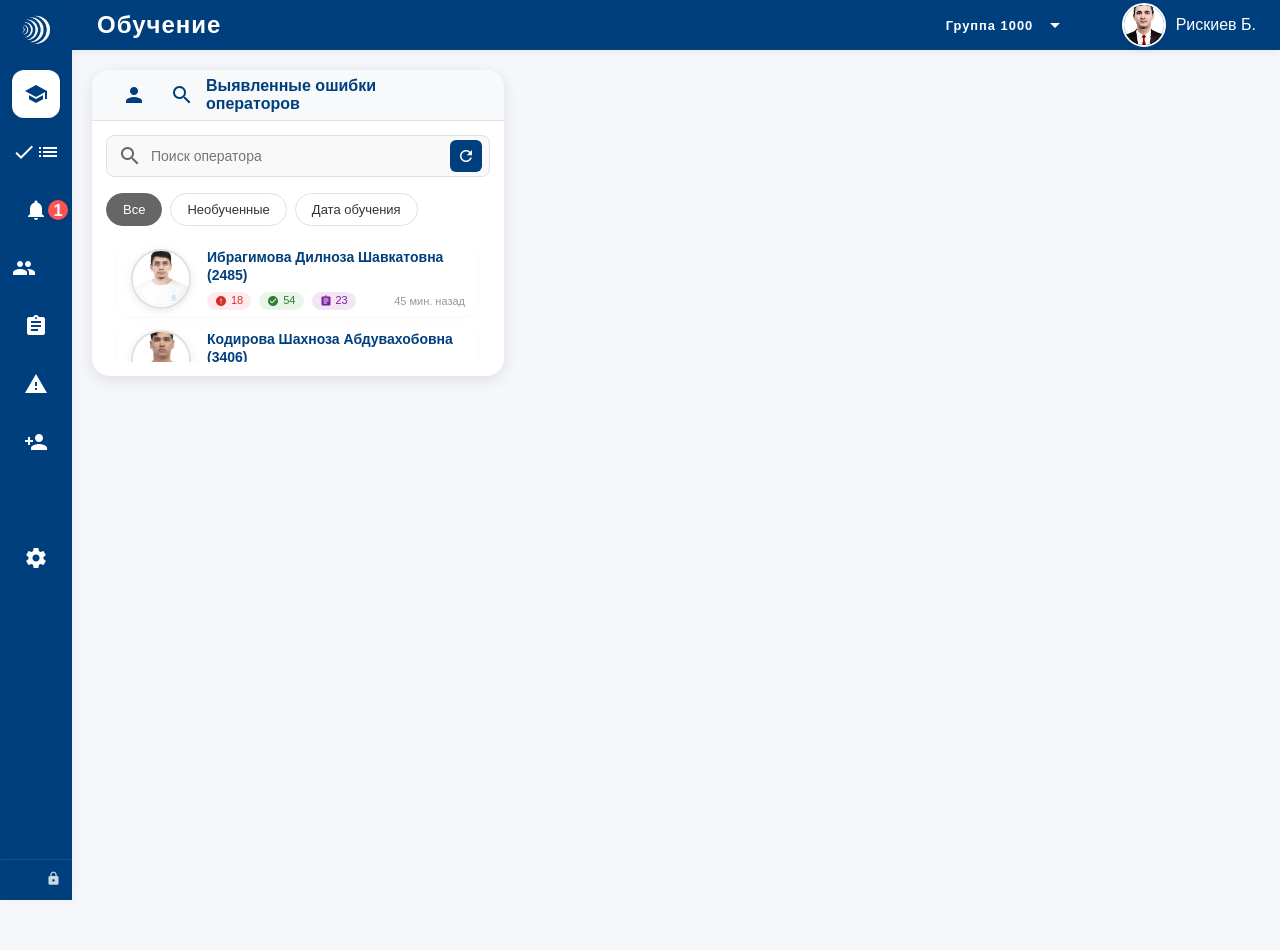
==== commit 211e29f5: "first commit" ====
--- a/main.html
+++ b/main.html
@@ -4,12 +4,28 @@
     <meta charset="UTF-8">
     <meta name="viewport" content="width=device-width, initial-scale=1.0">
     <title>Обучение | UZTELECOM</title>
+    
+    <!-- Временно используем старые стили для совместимости -->
     <link rel="stylesheet" href="styles.css">
     <link rel="stylesheet" href="css/window-manager.css">
+    <link rel="stylesheet" href="css/sidebar-pin.css">
+    <link rel="stylesheet" href="css/appeals.css">
+    <link rel="stylesheet" href="css/file-attachment.css">
+    <link rel="stylesheet" href="css/comment-file-attachment.css">
+    <link rel="stylesheet" href="css/appeal-modal.css">
+    <link rel="stylesheet" href="css/slider-tooltip.css">
+    <link rel="stylesheet" href="css/analytics-dashboard.css">
+    
+    <!-- Подключение Google Fonts -->
     <link href="https://fonts.googleapis.com/icon?family=Material+Icons" rel="stylesheet">
+    
+    <!-- Favicon -->
+    <link rel="icon" type="image/png" href="assets/синее лого.png">
 </head>
 <body>        <header class="header-fixed">
-            <div class="header-title">Обучение</div>
+            <div class="header-title">
+                Обучение
+            </div>
             <!-- Кнопки редактирования (скрыты по умолчанию) -->
             <div class="header-editor-controls" id="header-editor-controls" style="display: none;">
                 <button class="editor-btn save-btn" id="save-btn">
@@ -23,6 +39,10 @@
                 <button class="editor-btn add-remove-btn" id="add-remove-btn">
                     <span class="material-icons">add_box</span>
                     Добавить/Убрать
+                </button>
+                <button class="editor-btn reset-btn" id="reset-windows-btn">
+                    <span class="material-icons">refresh</span>
+                    Сбросить настройки окон
                 </button>
                 <!-- Выпадающий список для добавления окон -->
                 <div class="window-selector-dropdown" id="window-selector-dropdown">
@@ -92,7 +112,20 @@
                     <a><span class="material-icons">bar_chart</span> <span class="sidebar-label">Статистика супервайзера</span></a>
                     <a><span class="material-icons">settings</span> <span class="sidebar-label">Настройки</span></a>
                 </nav>
-                <a class="sidebar-exit" href="index.html"><span class="material-icons">logout</span> <span class="sidebar-label">Выйти</span></a>
+                
+                <!-- Кнопки фиксации сайдбара - размещены в самом низу -->
+                <div class="sidebar-pin-controls">
+                    <button class="pin-button pin-button-collapsed" id="sidebar-pin-collapsed-btn" title="Зафиксировать в закрытом виде">
+                        <span class="material-icons">push_pin</span>
+                        <span class="sidebar-label">Закрепить закрытым</span>
+                    </button>
+                    <button class="pin-button pin-button-expanded" id="sidebar-pin-expanded-btn" title="Зафиксировать в открытом виде">
+                        <span class="material-icons">lock</span>
+                        <span class="sidebar-label">Закрепить открытым</span>
+                    </button>
+                </div>
+                
+                <a class="sidebar-exit" href="login.html"><span class="material-icons">logout</span> <span class="sidebar-label">Выйти</span></a>
             </aside>
             <!-- Main Content -->
             <main class="main-content training-page">
@@ -185,21 +218,29 @@
                                         <div class="operator-detail-stats">
                                             <div class="stat-item">
                                                 <span class="material-icons">error</span>
-                                                <span id="operator-detail-errors">0</span> ошибок
+                                                <span class="stat-number" id="operator-detail-errors">0</span>
+                                                <span class="stat-label">Необученных звонков</span>
                                             </div>
                                             <div class="stat-item">
                                                 <span class="material-icons">check_circle</span>
-                                                <span id="operator-detail-success">0</span> успешных
+                                                <span class="stat-number" id="operator-detail-success">0</span>
+                                                <span class="stat-label">Обученных звонков</span>
+                                            </div>
+                                            <div class="stat-item">
+                                                <span class="material-icons">analytics</span>
+                                                <span class="stat-number" id="operator-detail-average">0</span>
+                                                <span class="stat-label">Общее кол-во допущенных ошибок</span>
                                             </div>
                                         </div>
                                     </div>
                                     <div class="operator-actions">
                                         <div class="toggle-group">
-                                            <span class="date-label">Дата и время обучения:</span>
                                             <div class="switch">
                                                 <input type="checkbox" id="training-date-toggle">
                                                 <span class="slider"></span>
                                             </div>
+                                        </div>
+                                        <div class="date-group">
                                             <span class="date-value">12.06.2024 / 10:40</span>
                                         </div>
                                     </div>
@@ -207,6 +248,7 @@
                             </div>
                             
                             <!-- Список ошибок оператора -->
+
                             <div class="operator-errors-list" id="operator-errors-list">
                                 <!-- Здесь будут отображаться ошибки выбранного оператора -->
                             </div>
@@ -217,6 +259,77 @@
                                     <span class="material-icons">person_search</span>
                                     <h3>Выберите оператора</h3>
                                     <p>Для просмотра подробной информации об ошибках выберите оператора из списка слева</p>
+                                </div>
+                            </div>
+                        </div>
+                        <div class="resize-handle"></div>
+                    </div>
+                    
+                    <!-- Окно "Аналитика учебного процесса" -->
+                    <div class="training-window analytics-dashboard-window" id="analytics-dashboard-window" style="display: none; top: 40px; left: 900px; width: 1000px; height: 700px;">
+                        <div class="window-header">
+                            <div class="window-title-section">
+                                <span class="material-icons">analytics</span>
+                                <span>Аналитика учебного процесса</span>
+                            </div>
+                            <div class="window-controls">
+                                <button class="window-control-btn minimize-btn" title="Свернуть">
+                                    <span class="material-icons">remove</span>
+                                </button>
+                                <button class="window-control-btn maximize-btn" title="Развернуть">
+                                    <span class="material-icons">crop_din</span>
+                                </button>
+                                <button class="window-control-btn close-btn" title="Закрыть" style="display: none;">
+                                    <span class="material-icons">close</span>
+                                </button>
+                            </div>
+                        </div>
+                        <div class="window-content">
+                            
+                            <!-- Основное содержимое аналитики -->
+                            <div class="analytics-content">
+                                <div class="analytics-compact-row" style="display: flex; align-items: flex-start; gap: 10px;">
+                                    <div class="analytics-chart-container" style="min-width: 180px; max-width: 260px; background: #fff; border-radius: 10px; box-shadow: 0 2px 8px rgba(0,0,0,0.04); padding: 5px 5px; display: flex; flex-direction: column; align-items: center; justify-content: flex-start;">
+                                        <div class="analytics-chart-title" style="font-size: 12px; font-weight: 700; margin-bottom: 0px; text-align: center;">Статистика обучения</div>
+                                        <div class="analytics-chart-flex" style="display: flex; flex-direction: row; align-items: center; justify-content: flex-start; width: 100%; gap: 0px;">
+                                            <div class="analytics-chart" style="display: flex; align-items: center; justify-content: center; min-width: 120px;">
+                                                <canvas id="analytics-pie-chart" width="120" height="120"></canvas>
+                                            </div>
+                                            <div class="analytics-chart-info-list" style="display: flex; flex-direction: column; gap: 6px; min-width: 110px;">
+                                                <div class="analytics-chart-info">Обучено всего: <span id="trained-calls-archive">1000</span></div>
+                                                <div class="analytics-chart-info">Обучено за день: <span id="trained-calls-count">54</span></div>
+                                                <div class="analytics-chart-info">Необучено: <span id="untrained-calls-count">46</span></div>
+                                            </div>
+                                        </div>
+                                    </div>
+                                    <div class="analytics-criteria-table" style="flex: 1; min-width: 0;">
+                                        <table class="criteria-table" style="width: 100%; margin: 0; border-collapse: separate; border-spacing: 0;">
+                                            <thead>
+                                                <tr>
+                                                    <th style="width: 40px;">#</th>
+                                                    <th style="text-align: left;">Критерий оценки</th>
+                                                    <th style="width: 70px; text-align: right;">%</th>
+                                                </tr>
+                                            </thead>
+                                            <tbody>
+                                                <tr>
+                                                    <td>01</td>
+                                                    <td>Приветствие</td>
+                                                    <td><span class="percentage-badge" style="background: #e3f2fd; color: #1976d2; padding: 2px 10px; border-radius: 12px; font-weight: 500;">92%</span></td>
+                                                </tr>
+                                                <tr>
+                                                    <td>02</td>
+                                                    <td>Внимательное слушание</td>
+                                                    <td><span class="percentage-badge" style="background: #e8f5e9; color: #388e3c; padding: 2px 10px; border-radius: 12px; font-weight: 500;">88%</span></td>
+                                                </tr>
+                                                <tr>
+                                                    <td>03</td>
+                                                    <td>Использование уточняющих вопросов</td>
+                                                    <td><span class="percentage-badge" style="background: #fffde7; color: #fbc02d; padding: 2px 10px; border-radius: 12px; font-weight: 500;">75%</span></td>
+                                                </tr>
+                                            </tbody>
+                                        </table>
+                                    </div>
                                 </div>
                             </div>
                         </div>
@@ -242,10 +355,48 @@
             </main>
         </div>
         <script src="script.js"></script>
+        <script src="js/sidebar-pin-manager.js"></script>
+        <script src="js/appeals-manager.js"></script>
+        <script src="js/file-attachment-manager.js"></script>
+        <script src="js/comment-file-attachment-manager.js"></script>
+        <script src="js/analytics-manager.js"></script>
         <script>
 document.addEventListener('DOMContentLoaded', function() {
     // Режим редактирования окон - объявляем в начале
     let editMode = false;
+
+    // Автоинициализация аналитики при загрузке, если окно видно
+    const analyticsWindow = document.getElementById('analytics-dashboard-window');
+    if (analyticsWindow && analyticsWindow.style.display !== 'none' && getComputedStyle(analyticsWindow).display !== 'none') {
+        try {
+            if (window.AnalyticsManager) {
+                setTimeout(() => {
+                    window.AnalyticsManager.init();
+                }, 100);
+            }
+        } catch (error) {
+            console.error('Ошибка при автоинициализации AnalyticsManager:', error);
+        }
+    }
+    
+    // Восстановление состояния окна аналитики из localStorage
+    const analyticsState = localStorage.getItem('analyticsDashboardVisible');
+    if (analyticsWindow) {
+        if (analyticsState === 'true') {
+            analyticsWindow.style.display = 'flex';
+            try {
+                if (window.AnalyticsManager) {
+                    setTimeout(() => {
+                        window.AnalyticsManager.init();
+                    }, 100);
+                }
+            } catch (error) {
+                console.error('Ошибка при автоинициализации AnalyticsManager:', error);
+            }
+        } else {
+            analyticsWindow.style.display = 'none';
+        }
+    }
     
     // Скрипт для кастомного select
     const groupSelect = document.querySelector('.header-group-select');
@@ -274,6 +425,11 @@
     const logoImg = document.getElementById('sidebar-logo-img');
     if (sidebar && logoImg) {
         sidebar.addEventListener('mouseenter', () => {
+            // Проверяем, не зафиксирован ли сайдбар
+            if (window.isSidebarPinned && window.isSidebarPinned()) {
+                return; // Не меняем логотип и не открываем сайдбар, если он зафиксирован
+            }
+            
             logoImg.src = 'assets/logo.png';
             sidebar.classList.add('open');
             document.body.classList.add('sidebar-open');
@@ -281,6 +437,11 @@
             updateMaximizedWindowsSize();
         });
         sidebar.addEventListener('mouseleave', () => {
+            // Проверяем, не зафиксирован ли сайдбар
+            if (window.isSidebarPinned && window.isSidebarPinned()) {
+                return; // Не меняем логотип и не закрываем сайдбар, если он зафиксирован
+            }
+            
             logoImg.src = 'assets/mini.png';
             sidebar.classList.remove('open');
             document.body.classList.remove('sidebar-open');
@@ -339,11 +500,11 @@
             btn.title = 'Развернуть окно';
         });
         
-        // Включаем кнопки свертывания
+        // Включаем кнопки свертывания (они всегда активны)
         document.querySelectorAll('.minimize-btn').forEach(btn => {
             btn.classList.remove('disabled');
             btn.style.cursor = 'pointer';
-            btn.title = 'Свернуть окно';
+            btn.title = 'Свернуть/развернуть окно';
         });
         
         // Закрываем dropdown
@@ -373,11 +534,11 @@
             btn.title = 'Развертывание доступно только в режиме редактирования';
         });
         
-        // Отключаем кнопки свертывания
+        // Кнопки свертывания остаются активными (они работают всегда)
         document.querySelectorAll('.minimize-btn').forEach(btn => {
-            btn.classList.add('disabled');
-            btn.style.cursor = 'not-allowed';
-            btn.title = 'Свертывание доступно только в режиме редактирования';
+            btn.classList.remove('disabled');
+            btn.style.cursor = 'pointer';
+            btn.title = 'Свернуть/развернуть окно';
         });
         
         // Скрываем dropdown окон при выходе из режима редактирования
@@ -469,6 +630,7 @@
         // Проверяем конкретные окна
         const operatorsWindow = document.getElementById('operators-errors-window');
         const detailsWindow = document.getElementById('operator-details-window');
+        const analyticsWindow = document.getElementById('analytics-dashboard-window');
         
         const operatorsVisible = operatorsWindow && 
             operatorsWindow.style.display !== 'none' && 
@@ -477,9 +639,13 @@
         const detailsVisible = detailsWindow && 
             detailsWindow.style.display !== 'none' && 
             getComputedStyle(detailsWindow).display !== 'none';
+            
+        const analyticsVisible = analyticsWindow && 
+            analyticsWindow.style.display !== 'none' && 
+            getComputedStyle(analyticsWindow).display !== 'none';
         
         // Скрываем или показываем заглушку
-        if (operatorsVisible || detailsVisible) {
+        if (operatorsVisible || detailsVisible || analyticsVisible) {
             placeholder.style.display = 'none';
         } else {
             placeholder.style.display = 'block';
@@ -495,11 +661,34 @@
             if (operatorsWindow) {
                 operatorsWindow.style.display = 'flex';
                 initOperatorsList();
+                // Сохраняем состояние окна
+                WindowStateManager.saveWindowState(operatorsWindow);
             }
         } else if (windowType === 'operator-details') {
             const detailsWindow = document.getElementById('operator-details-window');
             if (detailsWindow) {
                 detailsWindow.style.display = 'flex';
+                // Сохраняем состояние окна
+                WindowStateManager.saveWindowState(detailsWindow);
+            }
+        } else if (windowType === 'analytics-dashboard') {
+            const analyticsWindow = document.getElementById('analytics-dashboard-window');
+            if (analyticsWindow) {
+                analyticsWindow.style.display = 'flex';
+                // Сохраняем состояние окна в localStorage
+                localStorage.setItem('analyticsDashboardVisible', 'true');
+                // Инициализируем аналитику с защитой от ошибок
+                try {
+                    if (window.AnalyticsManager) {
+                        setTimeout(() => {
+                            window.AnalyticsManager.init();
+                        }, 100);
+                    }
+                } catch (error) {
+                    console.error('Ошибка при инициализации AnalyticsManager:', error);
+                }
+                // Сохраняем состояние окна
+                WindowStateManager.saveWindowState(analyticsWindow);
             }
         }
         
@@ -515,13 +704,37 @@
             const operatorsWindow = document.getElementById('operators-errors-window');
             if (operatorsWindow) {
                 operatorsWindow.style.display = 'none';
+                // Сохраняем состояние окна
+                WindowStateManager.saveWindowState(operatorsWindow);
             }
         } else if (windowType === 'operator-details') {
             const detailsWindow = document.getElementById('operator-details-window');
             if (detailsWindow) {
                 detailsWindow.style.display = 'none';
-            }
-        }
+                // Сохраняем состояние окна
+                WindowStateManager.saveWindowState(detailsWindow);
+            }
+        } else if (windowType === 'analytics-dashboard') {
+            const analyticsWindow = document.getElementById('analytics-dashboard-window');
+            if (analyticsWindow) {
+                analyticsWindow.style.display = 'none';
+                // Сохраняем состояние окна в localStorage
+                localStorage.setItem('analyticsDashboardVisible', 'false');
+                // Уничтожаем ресурсы аналитики с защитой от ошибок
+                try {
+                    if (window.AnalyticsManager) {
+                        window.AnalyticsManager.destroy();
+                    }
+                } catch (error) {
+                    console.error('Ошибка при уничтожении AnalyticsManager:', error);
+                }
+                // Сохраняем состояние окна
+                WindowStateManager.saveWindowState(analyticsWindow);
+            }
+        }
+        
+        // Сохраняем состояние всех окон
+        WindowStateManager.saveAllWindowStates();
         
         // Проверяем нужно ли показать заглушку
         checkPlaceholderVisibility();
@@ -676,7 +889,7 @@
             "1P8A0276.jpg", "1P8A0543.jpg", "2Y0A0426.jpg", "2Y0A9000.png", "2Y0A9032.png",
             "2Y0A9049.png", "2Y0A9086.png", "2Y0A9323.png", "2Y0A9346.png", "2Y0A9419.png",
             "2Y0A9427.png", "2Y0A9433.png", "2Y0A9689.jpg", "Adilova Arofat Faxriddin qizi.jpg",
-            "Foto.jpg", "Fozilxonov Zoirxon Davron o'g'ли 0147.png", "Пулатова Юлдуз.png"
+            "Foto.jpg", "Fozилхонова Zоирхон Даврон o'g'ли 0147.png", "Пулатова Юлдуз.png"
         ];
         
         const names = [
@@ -998,7 +1211,19 @@
         const operatorErrors = generateOperatorErrors(operatorId, operator.name);
         window.currentOperatorErrors = operatorErrors; // Сохраняем глобально
         
+        // Загружаем сохраненные аппеляции
+        if (window.appealModal && window.appealModal.loadAppealData) {
+            window.appealModal.loadAppealData();
+        }
+        
         renderOperatorErrors(operatorErrors);
+        
+        // Инициализируем слайдер даты и времени обучения
+        setTimeout(() => {
+            if (typeof initTrainingDateToggle === 'function') {
+                initTrainingDateToggle();
+            }
+        }, 100);
         
         console.log(`Загружены детали для оператора: ${operator.name}`);
     }
@@ -1029,17 +1254,17 @@
                         </div>
                         <div class="error-description">${error.description}</div>
                     </div>
-                    <div class="error-actions">
-                        <div class="error-status ${error.lk.toLowerCase()}">
-                            <span class="material-icons">${error.lk === 'True' ? 'check_circle' : 'cancel'}</span>
-                            ${error.lk === 'True' ? 'True' : 'False'}
-                        </div>
+                    <div class="actions-container">
                         ${!error.isTrained ? `
                             <button class="train-error-btn" onclick="showTrainingForm(${error.id})">
                                 <span class="material-icons">school</span>
                                 Обучить
                             </button>
                         ` : ''}
+                        <button class="appeal-error-btn" onclick="showAppealForm(${error.id})">
+                            <span class="material-icons">gavel</span>
+                            Аппеляция
+                        </button>
                     </div>
                 </div>
                 
@@ -1051,6 +1276,21 @@
                                     ${comment.isOriginal ? 'Дата обучения:' : 'Отредактировано:'} ${comment.date}
                                 </div>
                                 <div class="comment-text">${comment.text}</div>
+                                ${comment.files && comment.files.length > 0 ? `
+                                    <div class="comment-files">
+                                        <div class="comment-files-title">
+                                            <span class="material-icons">attach_file</span>
+                                            Прикрепленные файлы (${comment.files.length}):
+                                        </div>
+                                        ${comment.files.map(file => `
+                                            <div class="comment-file-item">
+                                                <span class="material-icons">${this.getFileIcon ? this.getFileIcon(file.type) : 'insert_drive_file'}</span>
+                                                <span class="comment-file-name">${file.name}</span>
+                                                <span class="comment-file-size">(${this.formatFileSize ? this.formatFileSize(file.size) : file.size + ' Б'})</span>
+                                            </div>
+                                        `).join('')}
+                                    </div>
+                                ` : ''}
                                 ${index === 0 && error.trainingComments.length > 1 ? `
                                     <div class="comment-arrow">
                                         <span class="material-icons">arrow_forward</span>
@@ -1058,7 +1298,7 @@
                                 ` : ''}
                             </div>
                         `).join('')}
-                        <button class="edit-comment-btn" onclick="editTrainingComment(${error.id})">
+                        <button class="train-error-btn" onclick="editTrainingComment(${error.id})">
                             <span class="material-icons">edit</span>
                             Редактировать
                         </button>
@@ -1069,6 +1309,10 @@
                     <textarea class="comment-input" id="comment-input-${error.id}" 
                               placeholder="Введите комментарий обучения..."></textarea>
                     <div class="comment-form-actions">
+                        <button class="comment-btn comment-attach-file-btn">
+                            <span class="material-icons">attach_file</span>
+                            Прикрепить файл
+                        </button>
                         <button class="comment-btn comment-btn-save" onclick="saveTrainingComment(${error.id})">
                             <span class="material-icons">check</span>
                             Сохранить
@@ -1079,6 +1323,44 @@
                         </button>
                     </div>
                 </div>
+                
+                ${error.appeals && error.appeals.length > 0 ? `
+                    <div class="appeals-list">
+                        <h4>Аппеляции:</h4>
+                        ${error.appeals.map(appeal => `
+                            <div class="appeal-item">
+                                <div class="appeal-date">
+                                    <span class="material-icons">schedule</span>
+                                    Отправлено: ${appeal.date}
+                                </div>
+                                <div class="appeal-text">${appeal.text}</div>
+                                ${appeal.files && appeal.files.length > 0 ? `
+                                    <div class="appeal-files">
+                                        <div class="appeal-files-title">
+                                            <span class="material-icons">attach_file</span>
+                                            Прикрепленные файлы (${appeal.files.length}):
+                                        </div>
+                                        ${appeal.files.map(file => `
+                                            <div class="appeal-file-item">
+                                                <span class="material-icons">${this.getFileIcon ? this.getFileIcon(file.type) : 'insert_drive_file'}</span>
+                                                <span class="appeal-file-name">${file.name}</span>
+                                                <span class="appeal-file-size">(${this.formatFileSize ? this.formatFileSize(file.size) : file.size + ' Б'})</span>
+                                            </div>
+                                        `).join('')}
+                                    </div>
+                                ` : ''}
+                                <div class="appeal-status ${appeal.status}">
+                                    <span class="material-icons">
+                                        ${appeal.status === 'pending' ? 'hourglass_empty' : 
+                                          appeal.status === 'approved' ? 'check_circle' : 'cancel'}
+                                    </span>
+                                    ${appeal.status === 'pending' ? 'На рассмотрении' : 
+                                      appeal.status === 'approved' ? 'Одобрено' : 'Отклонено'}
+                                </div>
+                            </div>
+                        `).join('')}
+                    </div>
+                ` : ''}
             </div>
         `).join('');
     }
@@ -1108,6 +1390,9 @@
             return;
         }
         
+        // Получаем прикрепленные файлы
+        const attachedFiles = window.getCommentAttachedFiles ? window.getCommentAttachedFiles(form) : [];
+        
         // Находим ошибку в данных
         const error = window.currentOperatorErrors.find(err => err.id === errorId);
         if (!error) return;
@@ -1125,17 +1410,31 @@
             id: error.trainingComments.length + 1,
             date: `${dateStr} ${timeStr}`,
             text: commentText,
-            isOriginal: error.trainingComments.length === 0
+            isOriginal: error.trainingComments.length === 0,
+            files: attachedFiles.map(fileData => ({
+                name: fileData.name,
+                size: fileData.size,
+                type: fileData.type,
+                id: fileData.id
+            }))
         };
         
         // Добавляем комментарий и помечаем ошибку как обученную
         error.trainingComments.push(newComment);
         error.isTrained = true;
         
+        // Очищаем форму и прикрепленные файлы
+        input.value = '';
+        if (window.clearCommentAttachedFiles) {
+            window.clearCommentAttachedFiles(form);
+        }
+        
         // Перерендериваем список ошибок
         renderOperatorErrors(window.currentOperatorErrors);
         
-        console.log(`Добавлен комментарий для ошибки ${errorId}: ${commentText}`);
+        // Показываем уведомление
+        const fileCountText = attachedFiles.length > 0 ? ` с ${attachedFiles.length} файлом(ами)` : '';
+        console.log(`Добавлен комментарий${fileCountText} для ошибки ${errorId}: ${commentText}`);
     }
     
     // Функция для отмены добавления комментария
@@ -1146,6 +1445,11 @@
         if (form && input) {
             form.classList.remove('show');
             input.value = '';
+            
+            // Очищаем прикрепленные файлы
+            if (window.clearCommentAttachedFiles) {
+                window.clearCommentAttachedFiles(form);
+            }
         }
     }
     
@@ -1178,8 +1482,6 @@
             
             // Перерендериваем список ошибок
             renderOperatorErrors(window.currentOperatorErrors);
-            
-            console.log(`Отредактирован комментарий для ошибки ${errorId}`);
         }
     }
     
@@ -1365,11 +1667,11 @@
             btn.title = 'Развертывание доступно только в режиме редактирования';
         });
         
-        // Инициализируем кнопки свертывания в отключенном состоянии
+        // Инициализируем кнопки свертывания (они всегда активны)
         document.querySelectorAll('.minimize-btn').forEach(btn => {
-            btn.classList.add('disabled');
-            btn.style.cursor = 'not-allowed';
-            btn.title = 'Свертывание доступно только в режиме редактирования';
+            btn.classList.remove('disabled');
+            btn.style.cursor = 'pointer';
+            btn.title = 'Свернуть/развернуть окно';
         });
     }
 
@@ -1466,12 +1768,36 @@
         
         if (minimizeBtn) {
             minimizeBtn.addEventListener('click', () => {
-                // Проверяем, включен ли режим редактирования
-                if (!editMode) {
-                    return; // Блокируем свертывание в обычном режиме
-                }
-                
-                windowElement.classList.toggle('minimized');
+                // Минимизация доступна всегда
+                const isMinimized = windowElement.classList.contains('minimized');
+                const icon = minimizeBtn.querySelector('.material-icons');
+                
+                if (isMinimized) {
+                    // Разворачиваем окно
+                    windowElement.classList.remove('minimized');
+                    icon.textContent = 'remove';
+                    minimizeBtn.title = 'Свернуть окно';
+                    
+                    // Если окно было максимизировано до минимизации, возвращаем это состояние
+                    const wasMaximized = windowElement.getAttribute('data-was-maximized') === 'true';
+                    if (wasMaximized) {
+                        windowElement.classList.add('maximized');
+                        windowElement.removeAttribute('data-was-maximized');
+                    }
+                } else {
+                    // Сворачиваем окно
+                    // Если окно было максимизировано, запоминаем это
+                    if (windowElement.classList.contains('maximized')) {
+                        windowElement.setAttribute('data-was-maximized', 'true');
+                        windowElement.classList.remove('maximized');
+                    }
+                    windowElement.classList.add('minimized');
+                    icon.textContent = 'expand_more';
+                    minimizeBtn.title = 'Развернуть окно';
+                }
+                
+                // Сохраняем состояние окна
+                WindowStateManager.saveWindowState(windowElement);
             });
         }
         
@@ -1507,6 +1833,9 @@
                     
                     windowElement.classList.remove('maximized');
                 }
+                
+                // Сохраняем состояние окна
+                WindowStateManager.saveWindowState(windowElement);
             });
         }
         
@@ -1522,6 +1851,8 @@
                     dataWindow = 'operators-list';
                 } else if (windowId === 'operator-details-window') {
                     dataWindow = 'operator-details';
+                } else if (windowId === 'analytics-dashboard-window') {
+                    dataWindow = 'analytics-dashboard';
                 }
                 
                 if (dataWindow) {
@@ -1530,6 +1861,12 @@
                         checkbox.checked = false;
                     }
                 }
+                
+                // Сохраняем состояние окна
+                WindowStateManager.saveWindowState(windowElement);
+                
+                // Сохраняем состояние всех окон
+                WindowStateManager.saveAllWindowStates();
                 
                 // Проверяем нужно ли показать заглушку
                 checkPlaceholderVisibility();
@@ -1631,13 +1968,384 @@
             isResizing = false;
             document.removeEventListener('mousemove', doResize);
             document.removeEventListener('mouseup', stopResize);
-        }
-    }
+            
+            // Сохраняем состояние окна после изменения размера
+            WindowStateManager.saveWindowState(windowElement);
+        }
+    }
+    
+    // Система сохранения состояния окон
+    const WindowStateManager = {
+        storageKey: 'windowStates',
+        
+        // Сохранение состояния конкретного окна
+        saveWindowState: function(windowElement) {
+            const windowId = windowElement.id;
+            if (!windowId) return;
+            
+            const state = {
+                width: windowElement.style.width || '320px',
+                height: windowElement.style.height || '220px',
+                left: windowElement.style.left || '20px',
+                top: windowElement.style.top || '20px',
+                zIndex: windowElement.style.zIndex || 'auto',
+                visible: windowElement.style.display !== 'none',
+                maximized: windowElement.classList.contains('maximized'),
+                minimized: windowElement.classList.contains('minimized'),
+                wasMaximized: windowElement.getAttribute('data-was-maximized') === 'true'
+            };
+            this.saveState(windowId, state);
+        },
+        
+        // Сохранение состояния всех окон
+        saveAllWindowStates: function() {
+            const windows = document.querySelectorAll('.training-window');
+            windows.forEach(window => {
+                this.saveWindowState(window);
+            });
+            
+            // Сохраняем состояние чекбоксов
+            const checkboxStates = {};
+            const checkboxes = document.querySelectorAll('.window-selector-item input[type="checkbox"]');
+            checkboxes.forEach(checkbox => {
+                const windowType = checkbox.getAttribute('data-window');
+                if (windowType) {
+                    checkboxStates[windowType] = checkbox.checked;
+                }
+            });
+            localStorage.setItem('windowCheckboxStates', JSON.stringify(checkboxStates));
+            
+            console.log('Состояние всех окон сохранено');
+        },
+        
+        // Сохранение состояния конкретного окна в localStorage
+        saveState: function(windowId, state) {
+            const savedStates = this.getAllStates();
+            savedStates[windowId] = state;
+            localStorage.setItem(this.storageKey, JSON.stringify(savedStates));
+        },
+        
+        // Получение всех сохраненных состояний
+        getAllStates: function() {
+            const saved = localStorage.getItem(this.storageKey);
+            return saved ? JSON.parse(saved) : {};
+        },
+        
+        // Получение состояния конкретного окна
+        getWindowState: function(windowId) {
+            const states = this.getAllStates();
+            return states[windowId] || null;
+        },
+        
+        // Очистка всех сохраненных состояний
+       
+        clearStates: function() {
+            localStorage.removeItem(this.storageKey);
+            localStorage.removeItem('windowCheckboxStates');
+            console.log('Все сохраненные состояния окон очищены');
+        },
+        
+        // Восстановление состояния конкретного окна
+        restoreWindowState: function(windowElement) {
+            const windowId = windowElement.id;
+            if (!windowId) return;
+            
+            const state = this.getWindowState(windowId);
+            if (!state) return;
+            
+            // Восстанавливаем размеры и позицию
+            windowElement.style.width = state.width;
+            windowElement.style.height = state.height;
+            windowElement.style.left = state.left;
+            windowElement.style.top = state.top;
+            
+            if (state.zIndex !== 'auto') {
+                windowElement.style.zIndex = state.zIndex;
+            }
+            
+            // Восстанавливаем состояние максимизации/минимизации
+            if (state.maximized) {
+                windowElement.classList.add('maximized');
+            } else {
+                windowElement.classList.remove('maximized');
+            }
+            
+            if (state.minimized) {
+                windowElement.classList.add('minimized');
+                // Восстанавливаем атрибут was-maximized если он был
+                if (state.wasMaximized) {
+                    windowElement.setAttribute('data-was-maximized', 'true');
+                }
+                // Обновляем иконку кнопки минимизации
+                const minimizeBtn = windowElement.querySelector('.minimize-btn .material-icons');
+                if (minimizeBtn) {
+                    minimizeBtn.textContent = 'expand_more';
+                    windowElement.querySelector('.minimize-btn').title = 'Развернуть окно';
+                }
+            } else {
+                windowElement.classList.remove('minimized');
+                windowElement.removeAttribute('data-was-maximized');
+                // Обновляем иконку кнопки минимизации
+                const minimizeBtn = windowElement.querySelector('.minimize-btn .material-icons');
+                if (minimizeBtn) {
+                    minimizeBtn.textContent = 'remove';
+                    windowElement.querySelector('.minimize-btn').title = 'Свернуть окно';
+                }
+            }
+            
+            // Восстанавливаем видимость
+            if (state.visible) {
+                windowElement.style.display = 'flex';
+                
+                // Для окна операторов инициализируем данные
+                if (windowId === 'operators-errors-window') {
+                    setTimeout(() => {
+                        initOperatorsList();
+                    }, 100);
+                }
+            } else {
+                windowElement.style.display = 'none';
+            }
+            
+            console.log(`Состояние окна ${windowId} восстановлено`);
+        },
+        
+        // Восстановление состояния всех окон
+        restoreAllWindowStates: function() {
+            // Восстанавливаем состояние чекбоксов
+            const checkboxStates = localStorage.getItem('windowCheckboxStates');
+            if ( checkboxStates) {
+                try {
+                    const states = JSON.parse(checkboxStates);
+                    Object.keys(states).forEach(windowType => {
+                        const checkbox = document.querySelector(`input[data-window="${windowType}"]`);
+                        if (checkbox) {
+                            checkbox.checked = states[windowType];
+                        }
+                    });
+                } catch (e) {
+                    console.error('Ошибка при восстановлении состояния чекбоксов:', e);
+                }
+            }
+            
+            // Восстанавливаем состояние окон
+            const windows = document.querySelectorAll('.training-window');
+            windows.forEach(window => {
+                this.restoreWindowState(window);
+            });
+            
+            console.log('Состояние всех окон восстановлено');
+        },
+        
+        // Настройка автосохранения при изменениях
+        setupAutoSave: function() {
+            // Сохранение при изменении размера окон
+            const resizeObserver = new ResizeObserver(entries => {
+                entries.forEach(entry => {
+                    const element = entry.target;
+                    if (element.classList.contains('training-window')) {
+                        setTimeout(() => {
+                            this.saveWindowState(element);
+                        }, 100);
+                    }
+                });
+            });
+            
+            // Наблюдаем за всеми окнами
+            document.querySelectorAll('.training-window').forEach(window => {
+                resizeObserver.observe(window);
+            });
+            
+            // Сохранение при изменении DOM (добавление/удаление окон)
+            const mutationObserver = new MutationObserver(mutations => {
+                let shouldSave = false;
+                mutations.forEach(mutation => {
+                    if (mutation.type === 'attributes' && 
+                        (mutation.attributeName === 'style' || mutation.attributeName === 'class')) {
+                        const element = mutation.target;
+                        if (element.classList.contains('training-window')) {
+                            shouldSave = true;
+                        }
+                    }
+                });
+                
+                if (shouldSave) {
+                    setTimeout(() => {
+                        this.saveAllWindowStates();
+                    }, 100);
+                }
+            });
+            
+            // Наблюдаем за изменениями в контейнере окон
+            const trainingLayout = document.querySelector('.training-layout');
+            if (trainingLayout) {
+                mutationObserver.observe(trainingLayout, {
+                    attributes: true,
+                    subtree: true,
+                    attributeFilter: ['style', 'class']
+                });
+            }
+            
+            console.log('Автосохранение настроено');
+        }
+    };
+    
+    // Инициализация состояния окон при загрузке
+    WindowStateManager.restoreAllWindowStates();
     
     // Инициализация окон при загрузке
     initializeWindows();
     
+    // Восстанавливаем сохраненное состояние окон
+    setTimeout(() => {
+        WindowStateManager.restoreAllWindowStates();
+        // Настраиваем автосохранение
+        WindowStateManager.setupAutoSave();
+    }, 100);
+    
+    // Добавляем обработчики для кнопок редактора
+    const resetWindowsBtn = document.getElementById('reset-windows-btn');
+    if (resetWindowsBtn) {
+        resetWindowsBtn.addEventListener('click', async function(e) {
+            e.preventDefault();
+            
+            const confirmed = await showCustomConfirm(
+                'Сброс настроек окон',
+                'Вы уверены, что хотите сбросить все настройки окон? Это действие нельзя отменить.',
+                'Сбросить',
+                'Отмена'
+            );
+            
+            if (confirmed) {
+                // Очищаем сохраненные состояния
+                WindowStateManager.clearStates();
+                
+                // Сбрасываем все окна к исходному состоянию - все скрыты
+                const windows = document.querySelectorAll('.training-window');
+                windows.forEach(window => {
+                    // Все окна скрываем после сброса
+                    window.style.display = 'none';
+                    window.style.width = '320px';
+                    window.style.height = '220px';
+                    window.style.left = '20px';
+                    window.style.top = '20px';
+                    window.style.zIndex = 'auto';
+                    window.classList.remove('maximized', 'minimized');
+                });
+                
+                // Сбрасываем все чекбоксы к неактивному состоянию
+                const checkboxes = document.querySelectorAll('.window-selector-item input[type="checkbox"]');
+                checkboxes.forEach(checkbox => {
+                    // Все чекбоксы отключаем после сброса
+                    checkbox.checked = false;
+                });
+                
+                // Показываем заглушку (но только после того, как настроили окна)
+                setTimeout(() => {
+                    checkPlaceholderVisibility();
+                }, 200);
+                
+                showNotification('Настройки окон сброшены. Все окна скрыты.', 'info');
+                console.log('Настройки окон сброшены к исходному состоянию - все окна скрыты');
+            }
+        });
+    }
+    
+    // Функция для создания красивого модального окна подтверждения
+    function showCustomConfirm(title, message, confirmText = 'Да', cancelText = 'Отмена') {
+        return new Promise((resolve) => {
+            // Создаем модальное окно
+            const modal = document.createElement('div');
+            modal.className = 'custom-modal';
+            
+            modal.innerHTML = `
+                <div class="custom-modal-content">
+                    <div class="custom-modal-header">
+                        <div class="custom-modal-icon">
+                            <span class="material-icons">warning</span>
+                        </div>
+                        <h3 class="custom-modal-title">${title}</h3>
+                    </div>
+                    <div class="custom-modal-text">${message}</div>
+                    <div class="custom-modal-buttons">
+                        <button class="custom-modal-btn custom-modal-btn-cancel" data-action="cancel">
+                            ${cancelText}
+                        </button>
+                        <button class="custom-modal-btn custom-modal-btn-confirm" data-action="confirm">
+                            ${confirmText}
+                        </button>
+                    </div>
+                </div>
+            `;
+            
+            // Добавляем модальное окно на страницу
+            document.body.appendChild(modal);
+            
+            // Обработчики событий
+            const handleClick = (e) => {
+                const action = e.target.getAttribute('data-action');
+                if (action === 'confirm') {
+                    closeModal(true);
+                } else if (action === 'cancel') {
+                    closeModal(false);
+                }
+            };
+            
+            const handleKeydown = (e) => {
+                if (e.key === 'Escape') {
+                    closeModal(false);
+                } else if (e.key === 'Enter') {
+                    closeModal(true);
+                }
+            };
+            
+            const closeModal = (result) => {
+                // Анимация закрытия
+                modal.style.animation = 'modalFadeOut 0.3s ease';
+                const content = modal.querySelector('.custom-modal-content');
+                content.style.animation = 'modalSlideOut 0.3s ease';
+                
+                setTimeout(() => {
+                    document.body.removeChild(modal);
+                    document.removeEventListener('keydown', handleKeydown);
+                    resolve(result);
+                }, 300);
+            };
+            
+            // Добавляем обработчики
+            modal.addEventListener('click', (e) => {
+                // Закрываем при клике на фон
+                if (e.target === modal) {
+                    closeModal(false);
+                }
+            });
+            
+            modal.addEventListener('click', handleClick);
+            document.addEventListener('keydown', handleKeydown);
+            
+            // Фокус на кнопке отмены по умолчанию
+            setTimeout(() => {
+                const cancelBtn = modal.querySelector('[data-action="cancel"]');
+                if (cancelBtn) {
+                    cancelBtn.focus();
+                }
+            }, 100);
+        });
+    }
+    
     // Автоматически инициализируем окно операторов если оно отмечено как включенное
+    setTimeout(() => {
+        const operatorsCheckbox = document.querySelector('input[data-window="operators-list"]');
+        const operatorsWindow = document.getElementById('operators-errors-window');
+        
+        if (operatorsCheckbox && operatorsCheckbox.checked && operatorsWindow) {
+            if (operatorsWindow.style.display === 'none') {
+                addWindow('operators-list');
+            } else if (operatorsWindow.style.display === 'flex' || operatorsWindow.style.display === '') {
+                initOperatorsList();
+            }
+        }
+    }, 200);
     const operatorsCheckbox = document.querySelector('input[data-window="operators-list"]');
     if (operatorsCheckbox && operatorsCheckbox.checked) {
         addWindow('operators-list');
@@ -1647,5 +2355,30 @@
     checkPlaceholderVisibility();
 });
         </script>
+        
+        <!-- Старые рабочие скрипты для совместимости -->
+        <script src="script.js"></script>
+        
+        <script>
+        // Простая инициализация без модулей
+        document.addEventListener('DOMContentLoaded', function() {
+            console.log('✅ Приложение загружается...');
+            
+            try {
+                // Инициализируем основные функции из script.js
+                if (typeof initOperatorsList === 'function') {
+                    initOperatorsList();
+                }
+                
+                console.log('✅ Приложение успешно загружено');
+                
+            } catch (error) {
+                console.error('❌ Ошибка загрузки:', error);
+            }
+        });
+        </script>
+        <script src="js/training-date-toggle.js"></script>
+        <script src="js/slider-tooltip.js"></script>
+        <script src="js/appeal-modal.js"></script>
     </body>
 </html>
--- a/styles.css
+++ b/styles.css
@@ -113,7 +113,7 @@
     position: absolute;
     left: 50%;
     transform: translateX(-50%);
-    bottom: 24px;
+    bottom: 43px;
     box-sizing: border-box;
     text-decoration: none !important;
 }
@@ -310,7 +310,7 @@
     font-weight: 600;
 }
 .sidebar-exit {
-    margin-top: auto;
+    margin-top: 0;
     margin-bottom: 0px;
     color: #fff !important;
     display: flex;
@@ -327,7 +327,7 @@
     position: absolute;
     left: 50%;
     transform: translateX(-50%);
-    bottom: 24px;
+    bottom: 50px;
 }
 .collapsible-sidebar:not(.open) .sidebar-exit .sidebar-label {
     display: none !important;
@@ -350,6 +350,7 @@
     width: 270px;
     min-width: 270px;
 }
+/* Базовые правила для логотипа в закрытом состоянии */
 .sidebar-logo {
     justify-content: center;
     margin: 8px 0 8px 0;
@@ -358,17 +359,34 @@
     align-items: center;
     transition: margin 0.25s;
 }
+
+/* Базовые правила для изображения логотипа в закрытом состоянии */
 .sidebar-logo-img {
     width: 44px;
     height: 44px;
     object-fit: contain;
     transition: width 0.2s, height 0.2s;
-    margin: 0 0 0 0;
+    margin: 0 !important;
     display: block;
-}
+    transform: none !important;
+    position: static !important;
+}
+
+/* Правила для открытого состояния */
+.sidebar.sidebar-figma.collapsible-sidebar.open .sidebar-logo {
+    justify-content: center;
+    margin: 8px 0 8px 0;
+    width: 100%;
+    display: flex;
+    align-items: center;
+}
+
 .sidebar.sidebar-figma.collapsible-sidebar.open .sidebar-logo-img {
     width: 210px;
     height: 45px;
+    margin: 0 !important;
+    transform: none !important;
+    position: static !important;
 }
 .sidebar-logo-text {
     display: none;
@@ -539,6 +557,7 @@
     display: inline-block;
     width: 40px;
     height: 22px;
+    user-select: none;
 }
 .switch input {display:none;}
 .slider {
@@ -548,6 +567,10 @@
     background-color: #ccc;
     transition: .4s;
     border-radius: 22px;
+    z-index: 1;
+}
+.slider:hover {
+    opacity: 0.8;
 }
 .slider:before {
     position: absolute;
@@ -559,6 +582,7 @@
     background-color: white;
     transition: .4s;
     border-radius: 50%;
+    box-shadow: 0 1px 3px rgba(0,0,0,0.3);
 }
 input:checked + .slider {
     background-color: #003F7D;
@@ -651,7 +675,7 @@
     display: flex;
     align-items: center;
     gap: 16px;
-    padding: 14px 24px;
+    padding: 5px 24px;
     border-radius: 12px;
     cursor: pointer;
     transition: background 0.2s;
@@ -951,7 +975,6 @@
     padding: 0px 0;
     z-index: 200;
     transition: opacity 0.2s;
-    font-size: 0.83em;
 }
 .header-dropdown.show {
     display: flex;
@@ -1075,8 +1098,8 @@
     background: #fff;
     border-radius: 18px;
     box-shadow: 0 4px 16px rgba(0,0,0,0.10);
-    min-width: 220px;
-    min-height: 140px;
+    min-width: 412px;
+    min-height: 306px;
     width: 320px;
     height: 220px;
     position: absolute; /* Изменяем на absolute для позиционирования относительно training-layout */
@@ -1383,6 +1406,8 @@
     left: 20px;
     width: 400px;
     height: 600px;
+    min-width: 412px;
+    min-height: 306px;
     background: #fff;
     border-radius: 18px;
     box-shadow: 0 4px 16px rgba(0,0,0,0.10);
@@ -1398,7 +1423,7 @@
     justify-content: space-between;
     font-weight: 600;
     font-size: 16px;
-    padding: 16px 20px;
+    padding: 7px 30px;
     color: #003F7D;
     border-bottom: 1px solid #e3e3e3;
     background: #f8f9fa;
@@ -1496,18 +1521,56 @@
     font-size: 18px;
 }
 
+/* Улучшенные стили для кнопок управления окном */
+.window-control-btn {
+    transition: all 0.2s ease;
+}
+
+.window-control-btn.disabled {
+    opacity: 0.5;
+    pointer-events: none;
+}
+
+/* Кнопка минимизации всегда активна */
+.minimize-btn {
+    opacity: 1 !important;
+    pointer-events: auto !important;
+}
+
+/* Анимация для минимизации окна */
+.training-window {
+    transition: height 0.3s ease;
+}
+
+.training-window.minimized {
+    transition: height 0.3s ease;
+}
+
 /* Состояния окна */
 .training-window.minimized {
     height: 50px !important;
     overflow: hidden;
+    min-height: 50px !important;
 }
 
 .training-window.minimized .window-content {
-    display: none;
+    display: none !important;
 }
 
 .training-window.minimized .resize-handle {
-    display: none;
+    display: none !important;
+}
+
+
+
+/* Стили для минимизированного окна с лучшим отображением */
+.training-window.minimized .minimize-btn {
+    background: rgba(255, 193, 7, 0.2);
+}
+
+.training-window.minimized .minimize-btn:hover {
+    background: #ffc107;
+    color: #fff;
 }
 
 .training-window.maximized {
@@ -1535,7 +1598,7 @@
 
 .operators-errors-window .window-content {
     flex: 1;
-    padding: 20px;
+    padding: 14px;
     overflow: hidden;
     display: flex;
     flex-direction: column;
@@ -1650,7 +1713,7 @@
     display: flex;
     align-items: center;
     gap: 16px;
-    padding: 16px 12px;
+    padding: 5px 12px;
     border-radius: 12px;
     cursor: pointer;
     transition: all 0.2s ease;
@@ -1669,8 +1732,8 @@
 }
 
 .operator-avatar {
-    width: 54px;
-    height: 54px;
+    width: 60px;
+    height: 60px;
     border-radius: 50%;
     object-fit: cover;
     border: 2px solid #e0e0e0;
@@ -1743,6 +1806,7 @@
 
 .meta-badge.calendar {
     background: #f3e5f5;
+    background: #f3e5f5;
     color: #7b1fa2;
 }
 
@@ -1824,6 +1888,8 @@
     flex-direction: column;
     overflow: hidden;
     z-index: 5;
+    min-width: 617px;
+    min-height: 400px;
 }
 
 .operator-details-window .window-header {
@@ -1832,7 +1898,7 @@
     justify-content: space-between;
     font-weight: 600;
     font-size: 16px;
-    padding: 16px 20px;
+    padding: 7px 30px;
     color: #003F7D;
     border-bottom: 1px solid #e3e3e3;
     background: #f8f9fa;
@@ -1842,11 +1908,11 @@
 
 .operator-details-window .window-content {
     flex: 1;
-    padding: 20px;
+    padding: 14px;
     overflow: hidden;
     display: flex;
     flex-direction: column;
-    gap: 20px;
+    gap: 12px;
     height: 100%;
 }
 
@@ -1861,7 +1927,7 @@
 .selected-operator-info {
     background: #f8f9fa;
     border-radius: 12px;
-    padding: 20px;
+    padding: 10px;
     border: 1px solid #e9ecef;
 }
 
@@ -1904,33 +1970,83 @@
 
 .operator-detail-stats {
     display: flex;
-    gap: 20px;
+    gap: 8px;
+    margin-top: 6px;
+    margin-bottom: 6px;
 }
 
 .stat-item {
     display: flex;
     align-items: center;
-    gap: 6px;
-    font-size: 14px;
+    gap: 4px;
+    padding: 3px 8px;
+    background: rgba(0, 63, 125, 0.04);
+    border-radius: 5px;
+    font-size: 11px;
     color: #666;
+    border: 1px solid rgba(0, 63, 125, 0.08);
+    transition: all 0.2s ease;
+    flex: 1;
+    min-width: 0;
+    height: auto;
+    max-width: 190px;
+    min-height: 25px;
+}
+
+.stat-item:hover {
+    background: rgba(0, 63, 125, 0.08);
+    border-color: rgba(0, 63, 125, 0.15);
 }
 
 .stat-item .material-icons {
-    font-size: 18px;
+    font-size: 16px;
+    flex-shrink: 0;
 }
 
 .stat-item:first-child .material-icons {
     color: #d32f2f;
 }
 
+.stat-item:nth-child(2) .material-icons {
+    color: #2e7d32;
+}
+
 .stat-item:last-child .material-icons {
-    color: #2e7d32;
+    color: #ff9800;
+}
+
+.stat-item .stat-number {
+    font-size: 12px;
+    font-weight: 600;
+    color: #003F7D;
+    margin-right: 2px;
+    flex-shrink: 0;
+}
+
+.stat-item .stat-label {
+    font-size: 11.2px;
+    color: #666;
+    line-height: 1.2;
+    word-wrap: break-word;
 }
 
 .operator-actions {
     display: flex;
-    align-items: center;
-    gap: 12px;
+    flex-direction: column;
+    align-items: center;
+    gap: 8px;
+}
+
+.toggle-group {
+    display: flex;
+    align-items: center;
+    justify-content: center;
+}
+
+.date-group {
+    display: flex;
+    align-items: center;
+    justify-content: center;
 }
 
 .date-value {
@@ -1939,7 +2055,6 @@
     font-weight: 500;
 }
 
-/* Список ошибок оператора */
 .operator-errors-list {
     flex: 1;
     overflow-y: auto;
@@ -2009,34 +2124,10 @@
     margin-bottom: 12px;
 }
 
-.error-actions {
+.actions-container {
     display: flex;
     align-items: center;
     gap: 8px;
-}
-
-.error-status {
-    display: flex;
-    align-items: center;
-    gap: 6px;
-    padding: 4px 12px;
-    border-radius: 16px;
-    font-size: 12px;
-    font-weight: 500;
-}
-
-.error-status.false {
-    background: #ffebee;
-    color: #d32f2f;
-}
-
-.error-status.true {
-    background: #e8f5e8;
-    color: #2e7d32;
-}
-
-.error-status .material-icons {
-    font-size: 14px;
 }
 
 /* Комментарии обучения */
@@ -2124,6 +2215,9 @@
     justify-content: flex-end;
     gap: 8px;
     margin-top: 12px;
+    margin-bottom: 0;
+    align-items: center;
+    flex-wrap: wrap;
 }
 
 .comment-btn {
@@ -2133,10 +2227,15 @@
     padding: 8px 16px;
     border: none;
     border-radius: 6px;
-    font-size: 14px;
+    font-size: 12px;
     font-weight: 500;
     cursor: pointer;
     transition: all 0.2s ease;
+    min-width: 120px;
+    max-width: 150px;
+    max-height: 40px;
+    justify-content: center;
+    white-space: nowrap;
 }
 
 .comment-btn-save {
@@ -2185,29 +2284,6 @@
     font-size: 16px;
 }
 
-.edit-comment-btn {
-    display: flex;
-    align-items: center;
-    gap: 4px;
-    padding: 4px 8px;
-    border: 1px solid #ff9800;
-    background: white;
-    color: #ff9800;
-    border-radius: 4px;
-    font-size: 12px;
-    cursor: pointer;
-    transition: all 0.2s ease;
-}
-
-.edit-comment-btn:hover {
-    background: #ff9800;
-    color: white;
-}
-
-.edit-comment-btn .material-icons {
-    font-size: 14px;
-}
-
 /* Заглушка когда оператор не выбран */
 .no-operator-selected {
     flex: 1;
@@ -2260,3 +2336,192 @@
 .operator-errors-list::-webkit-scrollbar-thumb:hover {
     background: #a8a8a8;
 }
+
+/* Кастомное модальное окно подтверждения */
+.custom-modal {
+    position: fixed;
+    top: 0;
+    left: 0;
+    width: 100%;
+    height: 100%;
+    background-color: rgba(0, 0, 0, 0.5);
+    display: flex;
+    justify-content: center;
+    align-items: center;
+    z-index: 10000;
+    animation: modalFadeIn 0.3s ease;
+}
+
+.custom-modal-content {
+    background: white;
+    border-radius: 12px;
+    box-shadow: 0 8px 32px rgba(0, 0, 0, 0.2);
+    max-width: 500px;
+    width: 90%;
+    margin: 20px;
+    animation: modalSlideIn 0.3s ease;
+    overflow: hidden;
+}
+
+.custom-modal-header {
+    padding: 24px 24px 16px 24px;
+    display: flex;
+    align-items: center;
+    gap: 12px;
+    border-bottom: 1px solid #e0e0e0;
+}
+
+.custom-modal-icon {
+    display: flex;
+    align-items: center;
+    justify-content: center;
+    width: 48px;
+    height: 48px;
+    border-radius: 50%;
+    background-color: #fff3e0;
+    color: #f57c00;
+}
+
+.custom-modal-icon .material-icons {
+    font-size: 24px;
+}
+
+.custom-modal-title {
+    margin: 0;
+    font-size: 20px;
+    font-weight: 600;
+    color: #333;
+}
+
+.custom-modal-text {
+    padding: 20px 24px;
+    font-size: 16px;
+    line-height: 1.5;
+    color: #666;
+}
+
+.custom-modal-buttons {
+    padding: 16px 24px 24px 24px;
+    display: flex;
+    gap: 12px;
+    justify-content: flex-end;
+}
+
+.custom-modal-btn {
+    padding: 10px 20px;
+    border: none;
+    border-radius: 6px;
+    font-size: 14px;
+    font-weight: 500;
+    cursor: pointer;
+    transition: all 0.2s ease;
+    min-width: 80px;
+}
+
+.custom-modal-btn-cancel {
+    background-color: #f5f5f5;
+    color: #666;
+}
+
+.custom-modal-btn-cancel:hover {
+    background-color: #e0e0e0;
+    color: #333;
+}
+
+.custom-modal-btn-confirm {
+    background-color: #dc3545;
+    color: white;
+}
+
+.custom-modal-btn-confirm:hover {
+    background-color: #c82333;
+}
+
+.custom-modal-btn:focus {
+    outline: 2px solid #007bff;
+    outline-offset: 2px;
+}
+
+/* Анимации для модального окна */
+@keyframes modalFadeIn {
+    from {
+        opacity: 0;
+    }
+    to {
+        opacity: 1;
+    }
+}
+
+@keyframes modalFadeOut {
+    from {
+        opacity: 1;
+    }
+    to {
+        opacity: 0;
+    }
+}
+
+@keyframes modalSlideIn {
+    from {
+        transform: translateY(-50px) scale(0.95);
+        opacity: 0;
+    }
+    to {
+        transform: translateY(0) scale(1);
+        opacity: 1;
+    }
+}
+
+@keyframes modalSlideOut {
+    from {
+        transform: translateY(0) scale(1);
+        opacity: 1;
+    }
+    to {
+        transform: translateY(-50px) scale(0.95);
+        opacity: 0;
+    }
+}
+
+/* Правила сброса для логотипа после расфиксации */
+.sidebar.sidebar-figma.collapsible-sidebar:not(.sidebar-pinned):not(.sidebar-pinned-collapsed):not(.sidebar-pinned-expanded) .sidebar-logo {
+    justify-content: center !important;
+    margin: 8px 0 8px 0 !important;
+    width: 100% !important;
+    display: flex !important;
+    align-items: center !important;
+    transform: none !important;
+    position: static !important;
+}
+
+.sidebar.sidebar-figma.collapsible-sidebar:not(.sidebar-pinned):not(.sidebar-pinned-collapsed):not(.sidebar-pinned-expanded) .sidebar-logo-img {
+    width: 44px !important;
+    height: 44px !important;
+    object-fit: contain !important;
+    margin: 0 !important;
+    display: block !important;
+    transform: none !important;
+    position: static !important;
+    left: auto !important;
+    right: auto !important;
+    top: auto !important;
+    bottom: auto !important;
+}
+
+.sidebar.sidebar-figma.collapsible-sidebar.open:not(.sidebar-pinned):not(.sidebar-pinned-collapsed):not(.sidebar-pinned-expanded) .sidebar-logo-img {
+    width: 210px !important;
+    height: 45px !important;
+}
+
+/* Дополнительные правила сброса для расширенного состояния */
+.sidebar.sidebar-figma.collapsible-sidebar.open:not(.sidebar-pinned-expanded) .sidebar-logo {
+    justify-content: center !important;
+    margin: 8px 0 8px 0 !important;
+}
+
+.sidebar.sidebar-figma.collapsible-sidebar.open:not(.sidebar-pinned-expanded) .sidebar-logo-img {
+    width: 210px !important;
+    height: 45px !important;
+    margin: 0 !important;
+    transform: none !important;
+}
--- a/css/sidebar-pin.css
+++ b/css/sidebar-pin.css
@@ -0,0 +1,732 @@
+/* sidebar-pin.css - Стили для функции закрепления сайдбара */
+
+/* Контейнер для кнопок фиксации в сайдбаре */
+.sidebar-pin-controls {
+    position: absolute;
+    bottom: 3px;
+    left: 50%;
+    transform: translateX(-50%);
+    padding: 3px;
+    border-top: 1px solid rgba(255, 255, 255, 0.1);
+    display: flex;
+    align-items: center;
+    justify-content: center;
+    gap: 3px;
+}
+
+/* Для расширенного режима - сохраняем компактное расположение */
+.sidebar.sidebar-figma.sidebar-pinned-expanded .sidebar-pin-controls {
+    position: absolute !important;
+    bottom: 3px !important;
+    left: 50% !important;
+    transform: translateX(-50%) !important;
+    padding: 6px !important;
+    border-top: 1px solid rgba(255, 255, 255, 0.1) !important;
+    display: flex !important;
+    align-items: center !important;
+    justify-content: center !important;
+    gap: 6px !important;
+}
+
+/* Кнопки в расширенном режиме - компактные */
+.sidebar.sidebar-figma.sidebar-pinned-expanded .pin-button {
+    width: 31px !important;
+    height: 31px !important;
+    margin: 0 !important;
+    justify-content: center !important;
+    align-items: center !important;
+    padding: 0 !important;
+    flex-shrink: 0 !important;
+}
+
+/* Кнопки фиксации в сайдбаре - компактные */
+.pin-button {
+    background: transparent;
+    border: none;
+    color: rgba(255, 255, 255, 0.8);
+    font-size: 14px;
+    cursor: pointer;
+    padding: 0;
+    border-radius: 6px;
+    transition: all 0.3s ease;
+    display: flex;
+    align-items: center;
+    justify-content: center;
+    width: 31px;
+    height: 31px;
+    margin: 0;
+    position: relative;
+    outline: none;
+    flex-shrink: 0;
+}
+
+/* Скрываем текстовые надписи в кнопках закрепления */
+.pin-button .sidebar-label {
+    display: none !important;
+}
+
+/* Скрываем надписи в кнопках закрепления для зафиксированного сайдбара */
+.sidebar.sidebar-figma.sidebar-pinned .pin-button .sidebar-label {
+    display: none !important;
+}
+
+/* Скрываем надписи в кнопках закрепления для зафиксированного сайдбара в collapsed режиме */
+.sidebar.sidebar-figma.sidebar-pinned-collapsed .pin-button .sidebar-label {
+    display: none !important;
+}
+
+/* Скрываем надписи в кнопках закрепления для зафиксированного сайдбара в expanded режиме */
+.sidebar.sidebar-figma.sidebar-pinned-expanded .pin-button .sidebar-label {
+    display: none !important;
+}
+
+/* Дополнительные правила для всех состояний закрепления */
+.sidebar-pinned .sidebar-pin-controls .pin-button .sidebar-label,
+.sidebar-pinned-collapsed .sidebar-pin-controls .pin-button .sidebar-label,
+.sidebar-pinned-expanded .sidebar-pin-controls .pin-button .sidebar-label {
+    display: none !important;
+}
+
+/* Обеспечиваем, что иконки остаются видимыми в закрепленном режиме */
+.sidebar-pinned .pin-button .material-icons,
+.sidebar-pinned-collapsed .pin-button .material-icons,
+.sidebar-pinned-expanded .pin-button .material-icons {
+    display: inline-block !important;
+}
+
+.pin-button:hover {
+    background: rgba(255, 255, 255, 0.15);
+    color: #fff;
+}
+
+.pin-button.active {
+    background: rgba(255, 255, 255, 0.2);
+    color: #fff;
+    box-shadow: 0 0 0 2px rgba(255, 255, 255, 0.3);
+}
+
+.pin-button.active:hover {
+    background: rgba(255, 255, 255, 0.2);
+}
+
+/* Анимация для иконок */
+.pin-button .material-icons {
+    transition: transform 0.3s ease;
+    font-size: 15px;
+    width: 15px;
+    text-align: center;
+}
+
+.pin-button.active .material-icons {
+    transform: rotate(45deg);
+}
+
+/* Специальные стили для разных типов кнопок */
+.pin-button-collapsed.active {
+    background: linear-gradient(90deg, rgba(255, 193, 7, 0.2) 0%, rgba(255, 193, 7, 0.1) 100%);
+    border-left: 3px solid #ffc107;
+}
+
+.pin-button-expanded.active {
+    background: linear-gradient(90deg, rgba(40, 167, 69, 0.2) 0%, rgba(40, 167, 69, 0.1) 100%);
+    border-left: 3px solid #28a745;
+}
+
+/* Скрытие меток в свернутом состоянии */
+.sidebar:not(.open) .sidebar-label {
+    opacity: 0;
+    visibility: hidden;
+}
+
+.sidebar.open .sidebar-label {
+    opacity: 1;
+    visibility: visible;
+}
+
+.pin-button.active .material-icons {
+    transform: rotate(45deg);
+}
+
+/* Удаляем старые стили для header-pin-control */
+
+/* Состояние зафиксированного сайдбара (базовые правила только для collapsed режима) */
+.sidebar.sidebar-figma.sidebar-pinned:not(.sidebar-pinned-expanded) {
+    position: fixed !important;
+    width: 72px !important;
+    min-width: 72px !important;
+    transition: none !important;
+    cursor: pointer !important;
+}
+
+.sidebar.sidebar-figma.sidebar-pinned:not(.sidebar-pinned-expanded):hover {
+    width: 72px !important;
+    min-width: 72px !important;
+}
+
+.sidebar.sidebar-figma.sidebar-pinned:not(.sidebar-pinned-expanded) .sidebar-label {
+    display: none !important;
+}
+
+/* Фиксация размеров и позиции логотипа для зафиксированного сайдбара (только collapsed) */
+.sidebar.sidebar-figma.sidebar-pinned:not(.sidebar-pinned-expanded) .sidebar-logo {
+    justify-content: center !important;
+    margin: 8px 0 8px 0 !important;
+    width: 100% !important;
+    display: flex !important;
+    align-items: center !important;
+    transition: none !important; /* Отключаем все анимации */
+}
+
+.sidebar.sidebar-figma.sidebar-pinned:not(.sidebar-pinned-expanded) .sidebar-logo-img {
+    width: 44px !important;
+    height: 44px !important;
+    object-fit: contain !important;
+    transition: none !important; /* Отключаем все анимации */
+    margin: 0 !important;
+    display: block !important;
+    transform: none !important; /* Отключаем трансформации */
+    /* Добавляем центрирование для mini логотипа */
+    margin-left: auto !important;
+    margin-right: auto !important;
+}
+
+/* Принудительная фиксация логотипа для зафиксированного сайдбара */
+.sidebar-pinned .sidebar-logo-img {
+    /* Убираем content: url() так как это может конфликтовать с src */
+    width: 44px !important;
+    height: 44px !important;
+    object-fit: contain !important;
+    display: block !important;
+}
+
+/* Отключаем hover эффекты для зафиксированного сайдбара */
+.sidebar-pinned:hover .sidebar-logo {
+    justify-content: center !important;
+    margin: 8px 0 8px 0 !important;
+    width: 100% !important;
+    transition: none !important;
+}
+
+.sidebar-pinned:hover .sidebar-logo-img {
+    width: 44px !important;
+    height: 44px !important;
+    /* Убираем content: url() и background для избежания конфликтов */
+    object-fit: contain !important;
+    display: block !important;
+    transition: none !important;
+    transform: none !important;
+    margin: 0 !important;
+}
+
+/* Скрываем текст логотипа для зафиксированного сайдбара */
+.sidebar-pinned .sidebar-logo-text {
+    display: none !important;
+    opacity: 0 !important;
+    transition: none !important;
+}
+
+.sidebar-pinned:hover .sidebar-logo-text {
+    display: none !important;
+    opacity: 0 !important;
+    transition: none !important;
+}
+
+/* Визуальная подсветка для зафиксированного сайдбара */
+.sidebar-pinned::after {
+    content: '';
+    position: absolute;
+    top: 0;
+    left: 0;
+    right: 0;
+    bottom: 0;
+    background: linear-gradient(90deg, transparent 0%, rgba(255,255,255,0.05) 50%, transparent 100%);
+    pointer-events: none;
+    opacity: 0;
+    transition: opacity 0.3s ease;
+}
+
+.sidebar-pinned:hover::after {
+    opacity: 1;
+}
+
+/* Селектор меню для зафиксированного сайдбара */
+.sidebar-menu-selector {
+    position: fixed;
+    top: 70px;
+    left: 80px;
+    background: #fff;
+    border-radius: 12px;
+    box-shadow: 0 8px 32px rgba(0, 0, 0, 0.1);
+    padding: 16px;
+    z-index: 1001;
+    min-width: 200px;
+    opacity: 0;
+    visibility: hidden;
+    transform: translateY(-10px);
+    transition: all 0.3s ease;
+    border: 1px solid #e0e0e0;
+}
+
+.sidebar-menu-selector.show {
+    opacity: 1;
+    visibility: visible;
+    transform: translateY(0);
+}
+
+.sidebar-menu-selector-header {
+    display: flex;
+    align-items: center;
+    gap: 8px;
+    margin-bottom: 12px;
+    padding-bottom: 12px;
+    border-bottom: 1px solid #e0e0e0;
+    color: #003F7D;
+    font-weight: 600;
+    font-size: 14px;
+}
+
+.sidebar-menu-selector-item {
+    display: flex;
+    align-items: center;
+    gap: 12px;
+    padding: 10px 12px;
+    border-radius: 8px;
+    cursor: pointer;
+    transition: all 0.2s ease;
+    margin: 4px 0;
+    font-size: 14px;
+    color: #333;
+}
+
+.sidebar-menu-selector-item:hover {
+    background: #f0f6ff;
+    color: #003F7D;
+}
+
+.sidebar-menu-selector-item.active {
+    background: #003F7D;
+    color: #fff;
+}
+
+.sidebar-menu-selector-item .material-icons {
+    font-size: 18px;
+    opacity: 0.8;
+}
+
+.sidebar-menu-selector-item.active .material-icons {
+    opacity: 1;
+}
+
+/* Стрелка для дропдауна */
+.sidebar-menu-selector::before {
+    content: '';
+    position: absolute;
+    top: -8px;
+    left: 24px;
+    width: 0;
+    height: 0;
+    border-left: 8px solid transparent;
+    border-right: 8px solid transparent;
+    border-bottom: 8px solid #fff;
+}
+
+.sidebar-menu-selector::after {
+    content: '';
+    position: absolute;
+    top: -9px;
+    left: 24px;
+    width: 0;
+    height: 0;
+    border-left: 8px solid transparent;
+    border-right: 8px solid transparent;
+    border-bottom: 8px solid #e0e0e0;
+}
+
+/* Бейдж для уведомлений в селекторе */
+.menu-item-badge {
+    background: #ff5252;
+    color: #fff;
+    border-radius: 50%;
+    font-size: 10px;
+    padding: 2px 6px;
+    min-width: 16px;
+    height: 16px;
+    text-align: center;
+    display: flex;
+    align-items: center;
+    justify-content: center;
+    margin-left: auto;
+    font-weight: 600;
+    animation: badge-pulse 1.2s infinite;
+}
+
+/* Анимация для бейджа */
+@keyframes badge-pulse {
+    0% { 
+        box-shadow: 0 0 0 0 rgba(255, 82, 82, 0.5); 
+    }
+    70% { 
+        box-shadow: 0 0 0 8px rgba(255, 82, 82, 0); 
+    }
+    100% { 
+        box-shadow: 0 0 0 0 rgba(255, 82, 82, 0); 
+    }
+}
+
+/* Адаптация основного контента при зафиксированном сайдбаре */
+body.sidebar-pinned .main-layout {
+    margin-left: 72px;
+}
+
+body.sidebar-pinned .training-layout {
+    margin-left: 72px !important; /* Отступ равен ширине закрепленного сайдбара */
+    width: calc(100vw - 72px) !important; /* Ширина экрана минус ширина закрепленного сайдбара */
+    transition: none !important; /* Отключаем анимации для стабильности */
+}
+
+/* Скрытие меню селектора при клике вне его */
+.sidebar-menu-selector-overlay {
+    position: fixed;
+    top: 0;
+    left: 0;
+    right: 0;
+    bottom: 0;
+    z-index: 1000;
+    background: transparent;
+    display: none;
+}
+
+.sidebar-menu-selector-overlay.show {
+    display: block;
+}
+
+/* Медиа-запросы для адаптивности */
+@media (max-width: 768px) {
+    .header-title {
+        gap: 8px; /* Уменьшаем расстояние на мобильных */
+    }
+    
+    .pin-button {
+        width: 21px;
+        height: 21px;
+        font-size: 12px;
+    }
+    
+    .sidebar-menu-selector {
+        left: 10px;
+        right: 10px;
+        width: auto;
+        min-width: auto;
+    }
+}
+
+/* Подсказка для кнопки-скрепки */
+.pin-button-tooltip {
+    position: absolute;
+    top: 50%;
+    left: calc(100% + 10px); /* Размещаем справа от кнопки */
+    transform: translateY(-50%); /* Центрируем по вертикали */
+    background: linear-gradient(135deg, #003F7D 0%, #0056A3 100%); /* Синий градиент как в интерфейсе */
+    color: #fff;
+    padding: 8px 12px;
+    border-radius: 8px; /* Скругленные углы как в интерфейсе */
+    font-size: 12px;
+    font-weight: 500; /* Полужирный шрифт */
+    white-space: nowrap;
+    opacity: 0;
+    visibility: hidden;
+    transition: all 0.3s ease;
+    z-index: 1002;
+    box-shadow: 0 4px 12px rgba(0, 63, 125, 0.3); /* Тень в цвете интерфейса */
+    border: 1px solid rgba(255, 255, 255, 0.2); /* Тонкая светлая граница */
+}
+
+.pin-button:hover .pin-button-tooltip {
+    opacity: 1;
+    visibility: visible;
+    transform: translateY(-50%) scale(1.02); /* Небольшое увеличение при появлении */
+}
+
+.pin-button-tooltip::before {
+    content: '';
+    position: absolute;
+    top: 50%;
+    left: -5px; /* Стрелочка слева от подсказки */
+    transform: translateY(-50%);
+    width: 0;
+    height: 0;
+    border-top: 5px solid transparent;
+    border-bottom: 5px solid transparent;
+    border-right: 5px solid #003F7D; /* Цвет стрелочки соответствует фону */
+}
+
+/* Интеграция с существующим header */
+.header-fixed {
+    display: flex !important;
+    align-items: center !important;
+}
+
+.header-fixed .header-title {
+    flex: 0 0 auto;
+}
+
+.header-fixed .header-group {
+    margin-left: auto !important; /* Прижимаем к правому краю в обычном режиме */
+    transition: none !important; /* Отключаем анимации для предотвращения мерцания */
+    position: relative !important; /* Обеспечиваем стабильное позиционирование */
+}
+
+/* Адаптация для режима редактирования */
+.header-editor-controls {
+    display: flex;
+    align-items: center;
+    gap: 10px;
+    order: 1; /* Размещаем перед header-group */
+    transition: none !important; /* Отключаем анимации */
+}
+
+/* В режиме редактирования изменяем расположение элементов */
+body.windows-edit-mode .header-fixed {
+    justify-content: space-between; /* Распределяем элементы по краям */
+}
+
+body.windows-edit-mode .header-editor-controls {
+    order: 1; /* header-editor-controls слева */
+    margin-left: auto; /* Прижимаем к центру после header-title */
+    margin-right: 20px; /* Отступ от header-group */
+    opacity: 1 !important;
+    visibility: visible !important;
+}
+
+/* Убираем скрытие header-group в режиме редактирования */
+body.windows-edit-mode .header-group {
+    display: flex !important; /* Показываем header-group в режиме редактирования */
+    order: 2; /* header-group справа */
+    margin-left: 0 !important; /* Убираем auto margin */
+    transition: none !important; /* Отключаем все анимации */
+    transform: none !important; /* Убираем возможные трансформации */
+}
+
+/* Принудительное позиционирование в обычном режиме */
+body:not(.windows-edit-mode) .header-group {
+    margin-left: auto !important; /* Всегда справа в обычном режиме */
+    order: 3 !important; /* Последний элемент */
+    transition: none !important;
+    transform: none !important;
+}
+
+/* Скрываем header-editor-controls в обычном режиме */
+body:not(.windows-edit-mode) .header-editor-controls {
+    display: none !important;
+    opacity: 0 !important;
+    visibility: hidden !important;
+}
+
+/* Скрытие индикатора имени оператора */
+#operator-name-indicator {
+    display: none !important;
+    visibility: hidden !important;
+}
+
+/* ========================================= */
+/* ПРАВИЛА ДЛЯ РАСШИРЕННОГО РЕЖИМА ФИКСАЦИИ */
+/* ========================================= */
+
+/* Зафиксированный сайдбар в расширенном режиме - точно копируем .collapsible-sidebar.open */
+.sidebar.sidebar-figma.sidebar-pinned-expanded {
+    position: fixed !important;
+    width: 270px !important;
+    min-width: 270px !important;
+    transition: none !important;
+    cursor: default !important;
+}
+
+.sidebar.sidebar-figma.sidebar-pinned-expanded:hover {
+    width: 270px !important;
+    min-width: 270px !important;
+}
+
+/* Показываем лейблы в расширенном режиме - точно как в .collapsible-sidebar.open */
+.sidebar.sidebar-figma.sidebar-pinned-expanded .sidebar-label {
+    display: block !important;
+    opacity: 1 !important;
+    visibility: visible !important;
+}
+
+/* Логотип в расширенном режиме - точно копируем оригинальные правила */
+.sidebar.sidebar-figma.sidebar-pinned-expanded .sidebar-logo {
+    justify-content: center !important;
+    margin: 8px 0 8px 0 !important;
+    width: 100% !important;
+    display: flex !important;
+    align-items: center !important;
+    transition: margin 0.25s !important;
+    /* Принудительно сбрасываем все возможные отступы и позиционирование */
+    padding: 0 !important;
+    left: auto !important;
+    right: auto !important;
+    transform: none !important;
+    position: relative !important;
+    box-sizing: border-box !important;
+}
+
+.sidebar.sidebar-figma.sidebar-pinned-expanded .sidebar-logo-img {
+    width: 210px !important;
+    height: 45px !important;
+    object-fit: contain !important;
+    transition: width 0.2s, height 0.2s !important;
+    /* ТОЧНО как в оригинале */
+    margin: 0 0 0 0 !important;
+    display: block !important;
+    /* Принудительно сбрасываем ВСЕ возможные смещения */
+    transform: none !important;
+    position: static !important;
+    left: auto !important;
+    right: auto !important;
+    top: auto !important;
+    bottom: auto !important;
+    float: none !important;
+    clear: none !important;
+    text-align: initial !important;
+    box-sizing: content-box !important;
+    /* Убираем любые дополнительные отступы */
+    padding: 0 !important;
+    border: none !important;
+    outline: none !important;
+}
+
+/* Текст логотипа в расширенном режиме - точно как в оригинале */
+.sidebar.sidebar-figma.sidebar-pinned-expanded .sidebar-logo-text {
+    display: none !important;
+    white-space: nowrap !important;
+    font-size: 1.05em !important;
+    font-weight: 600 !important;
+    letter-spacing: 0.5px !important;
+    color: #fff !important;
+    margin-left: 10px !important;
+}
+
+/* Меню в расширенном режиме - точно копируем .sidebar-menu-figma */
+.sidebar.sidebar-figma.sidebar-pinned-expanded .sidebar-menu-figma {
+    display: flex !important;
+    flex-direction: column !important;
+    gap: 6px !important;
+    margin-top: 10px !important;
+}
+
+/* Пункты меню - точно копируем .collapsible-sidebar.open .sidebar-menu-figma a */
+.sidebar.sidebar-figma.sidebar-pinned-expanded .sidebar-menu-figma a {
+    color: #fff !important;
+    text-decoration: none !important;
+    border-radius: 12px !important;
+    transition: background 0.2s, color 0.2s, padding 0.2s, width 0.2s !important;
+    cursor: pointer !important;
+    display: flex !important;
+    align-items: center !important;
+    font-size: 1.08em !important;
+    position: relative !important;
+    gap: 16px !important;
+    min-width: 0 !important;
+    height: 48px !important;
+    box-sizing: border-box !important;
+    margin: 0 auto 4px auto !important;
+    width: 90% !important;
+    justify-content: flex-start !important;
+    padding: 12px 18px !important;
+    overflow: visible !important;
+}
+
+/* Active и hover состояния - точно копируем оригинал */
+.sidebar.sidebar-figma.sidebar-pinned-expanded .sidebar-menu-figma a.active,
+.sidebar.sidebar-figma.sidebar-pinned-expanded .sidebar-menu-figma a:hover {
+    background: #fff !important;
+    color: #003F7D !important;
+    box-shadow: 0 2px 8px rgba(0,0,0,0.04) !important;
+}
+
+/* Кнопка выхода и лейблы - сохраняем оригинальное поведение */
+.sidebar.sidebar-figma.sidebar-pinned-expanded .sidebar-exit .sidebar-label {
+    display: block !important;
+    opacity: 1 !important;
+}
+
+/* Отключаем индикатор клика для расширенного режима */
+.sidebar.sidebar-figma.sidebar-pinned-expanded::after {
+    display: none !important;
+}
+
+/* Дополнительные правила для точного позиционирования логотипа */
+.sidebar.sidebar-figma.sidebar-pinned-expanded .sidebar-logo {
+    /* Переопределяем любые возможные флекс-настройки */
+    flex-direction: row !important;
+    flex-wrap: nowrap !important;
+    justify-content: center !important;
+    align-content: center !important;
+}
+
+/* Убираем возможные конфликты с другими CSS правилами */
+.sidebar.sidebar-figma.sidebar-pinned-expanded .sidebar-logo-img {
+    /* Принудительно сбрасываем все возможные смещения */
+    float: none !important;
+    clear: both !important;
+    vertical-align: middle !important;
+    text-align: center !important;
+}
+
+/* Зафиксированный сайдбар в сжатом режиме (переопределяем для ясности) */
+.sidebar.sidebar-figma.sidebar-pinned-collapsed {
+    position: fixed !important;
+    width: 72px !important;
+    min-width: 72px !important;
+    transition: none !important;
+    cursor: pointer !important;
+}
+
+.sidebar.sidebar-figma.sidebar-pinned-collapsed:hover {
+    width: 72px !important;
+    min-width: 72px !important;
+}
+
+.sidebar.sidebar-figma.sidebar-pinned-collapsed .sidebar-label {
+    display: none !important;
+}
+
+.sidebar.sidebar-figma.sidebar-pinned-collapsed .sidebar-logo {
+    justify-content: center !important;
+    margin: 8px 0 8px 0 !important;
+    width: 100% !important;
+    display: flex !important;
+    align-items: center !important;
+}
+
+.sidebar.sidebar-figma.sidebar-pinned-collapsed .sidebar-logo-img {
+    width: 44px !important;
+    height: 44px !important;
+    object-fit: contain !important;
+    transition: none !important;
+}
+
+.sidebar.sidebar-figma.sidebar-pinned-collapsed .sidebar-logo-text {
+    display: none !important;
+}
+
+/* Приоритет для body классов */
+body.sidebar-pinned-expanded .main-layout,
+body.sidebar-pinned-expanded .training-layout {
+    margin-left: 270px !important;
+}
+
+body.sidebar-pinned-collapsed .main-layout,
+body.sidebar-pinned-collapsed .training-layout {
+    margin-left: 72px !important;
+}
+
+/* Специфичное правило для логотипа в расширенном режиме */
+body.sidebar-pinned-expanded .sidebar.sidebar-figma.sidebar-pinned-expanded .sidebar-logo img[src="assets/logo.png"] {
+    margin-left: 0 !important;
+    margin-right: 26px !important;
+    position: relative !important;
+    left: 0 !important;
+    right: 0 !important;
+    transform: translateX(0) !important;
+}
--- a/css/appeals.css
+++ b/css/appeals.css
@@ -0,0 +1,275 @@
+/* Стили для аппеляций */
+
+/* Кнопка аппеляции */
+.appeal-error-btn {
+    padding: 6px 12px;
+    border: none;
+    border-radius: 6px;
+    font-size: 12px;
+    font-weight: 500;
+    cursor: pointer;
+    display: flex;
+    align-items: center;
+    gap: 6px;
+    transition: all 0.2s ease;
+    background: #f3e5f5;
+    color: #7b1fa2;
+    border: 1px solid #ce93d8;
+    max-height: 40px;
+}
+
+.appeal-error-btn:hover {
+    background: #e1bee7;
+    border-color: #ba68c8;
+    transform: translateY(-1px);
+    box-shadow: 0 2px 8px rgba(123, 31, 162, 0.2);
+}
+
+.appeal-error-btn:active {
+    transform: translateY(0);
+    box-shadow: 0 1px 4px rgba(123, 31, 162, 0.2);
+}
+
+.appeal-error-btn .material-icons {
+    font-size: 14px;
+}
+
+/* Форма аппеляции */
+.add-appeal-form {
+    display: none;
+    margin-top: 12px;
+    padding: 16px;
+    background: #faf5ff;
+    border: 1px solid #d1c4e9;
+    border-radius: 8px;
+    box-shadow: 0 2px 8px rgba(156, 39, 176, 0.1);
+}
+
+.add-appeal-form.show {
+    display: block;
+    animation: fadeInUp 0.3s ease;
+}
+
+.appeal-input {
+    width: 100%;
+    min-height: 80px;
+    padding: 12px;
+    border: 1px solid #e0e0e0;
+    border-radius: 6px;
+    font-size: 14px;
+    font-family: inherit;
+    resize: vertical;
+    background: #ffffff;
+    transition: border-color 0.2s ease;
+}
+
+.appeal-input:focus {
+    outline: none;
+    border-color: #9c27b0;
+    box-shadow: 0 0 0 2px rgba(156, 39, 176, 0.1);
+}
+
+.appeal-input::placeholder {
+    color: #999;
+    font-style: italic;
+}
+
+/* Кнопки формы аппеляции */
+.appeal-form-actions {
+    display: flex;
+    gap: 8px;
+    margin-top: 12px;
+    margin-bottom: 0;
+    justify-content: flex-end;
+    align-items: center;
+    flex-wrap: wrap;
+}
+
+.appeal-btn {
+    padding: 8px 16px;
+    border: none;
+    border-radius: 6px;
+    font-size: 12px;
+    font-weight: 500;
+    cursor: pointer;
+    display: flex;
+    align-items: center;
+    gap: 6px;
+    transition: all 0.2s ease;
+    min-width: 120px;
+    max-width: 150px;
+    max-height: 40px;
+    justify-content: center;
+    white-space: nowrap;
+}
+
+.appeal-btn-submit {
+    background: #9c27b0;
+    color: white;
+    border: 1px solid #7b1fa2;
+}
+
+.appeal-btn-submit:hover {
+    background: #8e24aa;
+    border-color: #6a1b9a;
+    transform: translateY(-1px);
+    box-shadow: 0 2px 8px rgba(123, 31, 162, 0.3);
+}
+
+.appeal-btn-cancel {
+    background: #f5f5f5;
+    color: #666;
+    border: 1px solid #ddd;
+}
+
+.appeal-btn-cancel:hover {
+    background: #eeeeee;
+    border-color: #ccc;
+    transform: translateY(-1px);
+    box-shadow: 0 2px 8px rgba(0, 0, 0, 0.1);
+}
+
+.appeal-btn:active {
+    transform: translateY(0);
+}
+
+.appeal-btn .material-icons {
+    font-size: 14px;
+}
+
+/* Список аппеляций */
+.appeals-list {
+    margin-top: 12px;
+    padding-top: 12px;
+    border-top: 1px solid #e9ecef;
+}
+
+.appeal-item {
+    margin-bottom: 12px;
+    padding: 12px;
+    background: #f8f5ff;
+    border: 1px solid #d1c4e9;
+    border-radius: 6px;
+}
+
+.appeal-item:last-child {
+    margin-bottom: 0;
+}
+
+.appeal-date {
+    font-size: 11px;
+    color: #757575;
+    margin-bottom: 6px;
+    display: flex;
+    align-items: center;
+    gap: 4px;
+}
+
+.appeal-date .material-icons {
+    font-size: 12px;
+}
+
+.appeal-text {
+    font-size: 13px;
+    color: #424242;
+    line-height: 1.4;
+    margin-bottom: 8px;
+}
+
+.appeal-status {
+    display: inline-flex;
+    align-items: center;
+    gap: 4px;
+    padding: 3px 8px;
+    border-radius: 12px;
+    font-size: 11px;
+    font-weight: 500;
+}
+
+.appeal-status.pending {
+    background: #f3e5f5;
+    color: #7b1fa2;
+    border: 1px solid #ce93d8;
+}
+
+.appeal-status.approved {
+    background: #e8f5e8;
+    color: #2e7d32;
+    border: 1px solid #66bb6a;
+}
+
+.appeal-status.rejected {
+    background: #ffebee;
+    color: #d32f2f;
+    border: 1px solid #ef5350;
+}
+
+.appeal-status .material-icons {
+    font-size: 12px;
+}
+
+/* Файлы в аппеляциях */
+.appeal-files {
+    margin: 8px 0;
+    padding: 8px 12px;
+    background: #f8f5ff;
+    border: 1px solid #e1bee7;
+    border-radius: 4px;
+}
+
+.appeal-files-title {
+    font-size: 11px;
+    font-weight: 600;
+    color: #6a1b9a;
+    margin-bottom: 6px;
+    display: flex;
+    align-items: center;
+    gap: 4px;
+}
+
+.appeal-files-title .material-icons {
+    font-size: 12px;
+}
+
+.appeal-file-item {
+    display: flex;
+    align-items: center;
+    gap: 6px;
+    padding: 4px 0;
+    font-size: 11px;
+    color: #424242;
+}
+
+.appeal-file-item:not(:last-child) {
+    border-bottom: 1px solid #e1bee7;
+    padding-bottom: 4px;
+    margin-bottom: 4px;
+}
+
+.appeal-file-item .material-icons {
+    font-size: 14px;
+    color: #7b1fa2;
+}
+
+.appeal-file-name {
+    flex: 1;
+    font-weight: 500;
+    word-break: break-all;
+}
+
+.appeal-file-size {
+    color: #757575;
+    font-size: 10px;
+}
+
+/* Анимации */
+@keyframes fadeInUp {
+    from {
+        opacity: 0;
+        transform: translateY(10px);
+    }
+    to {
+        opacity: 1;
+        transform: translateY(0);
+    }
+}
--- a/css/file-attachment.css
+++ b/css/file-attachment.css
@@ -0,0 +1,274 @@
+/* Стили для прикрепления файлов */
+
+/* Кнопка прикрепления файла */
+.attach-file-btn {
+    padding: 8px 16px;
+    border: none;
+    border-radius: 6px;
+    font-size: 12px;
+    font-weight: 500;
+    cursor: pointer;
+    display: flex;
+    align-items: center;
+    gap: 6px;
+    transition: all 0.2s ease;
+    background: #e8f5e8;
+    color: #2e7d32;
+    border: 1px solid #66bb6a;
+    min-width: 120px;
+    max-width: 150px;
+    max-height: 40px;
+    justify-content: center;
+    white-space: nowrap;
+}
+
+.attach-file-btn:hover {
+    background: #dcedc8;
+    border-color: #4caf50;
+    transform: translateY(-1px);
+    box-shadow: 0 2px 8px rgba(46, 125, 50, 0.2);
+}
+
+.attach-file-btn:active {
+    transform: translateY(0);
+    box-shadow: 0 1px 4px rgba(46, 125, 50, 0.2);
+}
+
+.attach-file-btn .material-icons {
+    font-size: 14px;
+}
+
+/* Скрытый input для файлов */
+.file-input-hidden {
+    display: none;
+}
+
+/* Список прикрепленных файлов */
+.attached-files-list {
+    margin-top: 8px;
+    padding: 12px;
+    background: #f9f9f9;
+    border: 1px solid #e0e0e0;
+    border-radius: 6px;
+    display: block;
+}
+
+.attached-files-list.show {
+    display: block;
+    animation: fadeInUp 0.3s ease;
+}
+
+.attached-files-title {
+    font-size: 12px;
+    font-weight: 600;
+    color: #424242;
+    margin-bottom: 8px;
+    display: flex;
+    align-items: center;
+    gap: 6px;
+}
+
+.attached-files-title .material-icons {
+    font-size: 14px;
+    color: #2e7d32;
+}
+
+/* Элемент прикрепленного файла */
+.attached-file-item {
+    display: flex;
+    align-items: center;
+    justify-content: space-between;
+    padding: 8px 12px;
+    background: #ffffff;
+    border: 1px solid #e0e0e0;
+    border-radius: 4px;
+    margin-bottom: 6px;
+    transition: all 0.2s ease;
+}
+
+.attached-file-item:last-child {
+    margin-bottom: 0;
+}
+
+.attached-file-item:hover {
+    background: #f5f5f5;
+    border-color: #d0d0d0;
+}
+
+.attached-file-info {
+    display: flex;
+    align-items: center;
+    gap: 8px;
+    flex: 1;
+}
+
+.attached-file-icon {
+    display: flex;
+    align-items: center;
+    justify-content: center;
+    width: 24px;
+    height: 24px;
+    background: #e8f5e8;
+    border-radius: 4px;
+    color: #2e7d32;
+}
+
+.attached-file-icon .material-icons {
+    font-size: 16px;
+}
+
+.attached-file-details {
+    flex: 1;
+}
+
+.attached-file-name {
+    font-size: 12px;
+    font-weight: 500;
+    color: #424242;
+    margin-bottom: 2px;
+    word-break: break-all;
+}
+
+.attached-file-size {
+    font-size: 10px;
+    color: #757575;
+}
+
+/* Кнопка удаления файла */
+.remove-file-btn {
+    padding: 4px;
+    border: none;
+    background: transparent;
+    color: #757575;
+    cursor: pointer;
+    border-radius: 4px;
+    transition: all 0.2s ease;
+    display: flex;
+    align-items: center;
+    justify-content: center;
+}
+
+.remove-file-btn:hover {
+    background: #ffebee;
+    color: #d32f2f;
+}
+
+.remove-file-btn .material-icons {
+    font-size: 16px;
+}
+
+/* Ограничения файлов */
+.file-restrictions {
+    margin-top: 8px;
+    padding: 8px 12px;
+    background: #fff3e0;
+    border: 1px solid #ffcc02;
+    border-radius: 4px;
+    font-size: 11px;
+    color: #f57c00;
+    line-height: 1.4;
+}
+
+.file-restrictions .material-icons {
+    font-size: 12px;
+    vertical-align: middle;
+    margin-right: 4px;
+}
+
+/* Прогресс загрузки */
+.file-upload-progress {
+    margin-top: 8px;
+    display: none;
+}
+
+.file-upload-progress.show {
+    display: block;
+}
+
+.progress-bar {
+    width: 100%;
+    height: 4px;
+    background: #e0e0e0;
+    border-radius: 2px;
+    overflow: hidden;
+}
+
+.progress-bar-fill {
+    height: 100%;
+    background: #2e7d32;
+    transition: width 0.3s ease;
+    border-radius: 2px;
+}
+
+.progress-text {
+    font-size: 11px;
+    color: #757575;
+    margin-top: 4px;
+    text-align: center;
+}
+
+/* Ошибки валидации файлов */
+.file-error {
+    margin-top: 8px;
+    padding: 8px 12px;
+    background: #ffebee;
+    border: 1px solid #ef5350;
+    border-radius: 4px;
+    font-size: 11px;
+    color: #d32f2f;
+    display: none;
+}
+
+.file-error.show {
+    display: block;
+    animation: shake 0.5s ease;
+}
+
+.file-error .material-icons {
+    font-size: 12px;
+    vertical-align: middle;
+    margin-right: 4px;
+}
+
+/* Анимация ошибки */
+@keyframes shake {
+    0%, 100% { transform: translateX(0); }
+    25% { transform: translateX(-5px); }
+    75% { transform: translateX(5px); }
+}
+
+/* Drag and Drop зона */
+.file-drop-zone {
+    margin-top: 8px;
+    padding: 20px;
+    border: 2px dashed #e0e0e0;
+    border-radius: 6px;
+    text-align: center;
+    transition: all 0.2s ease;
+    background: #fafafa;
+    display: none;
+}
+
+.file-drop-zone.show {
+    display: block;
+}
+
+.file-drop-zone.drag-over {
+    border-color: #2e7d32;
+    background: #e8f5e8;
+}
+
+.file-drop-zone-text {
+    font-size: 12px;
+    color: #757575;
+    margin-bottom: 8px;
+}
+
+.file-drop-zone-icon {
+    color: #bdbdbd;
+    margin-bottom: 8px;
+}
+
+.file-drop-zone-icon .material-icons {
+    font-size: 32px;
+}
--- a/css/comment-file-attachment.css
+++ b/css/comment-file-attachment.css
@@ -0,0 +1,302 @@
+/* Стили для прикрепления файлов в комментариях обучения */
+
+/* Кнопка прикрепления файла в комментариях */
+.comment-attach-file-btn {
+    padding: 8px 16px;
+    border: none;
+    border-radius: 6px;
+    font-size: 12px;
+    font-weight: 500;
+    cursor: pointer;
+    display: flex;
+    align-items: center;
+    gap: 6px;
+    transition: all 0.2s ease;
+    background: #e3f2fd;
+    color: #1976d2;
+    border: 1px solid #64b5f6;
+    min-width: 120px;
+    max-width: 150px;
+    max-height: 40px;
+    justify-content: center;
+    white-space: nowrap;
+}
+
+.comment-attach-file-btn:hover {
+    background: #bbdefb;
+    border-color: #42a5f5;
+    transform: translateY(-1px);
+    box-shadow: 0 2px 8px rgba(25, 118, 210, 0.2);
+}
+
+.comment-attach-file-btn:active {
+    transform: translateY(0);
+    box-shadow: 0 1px 4px rgba(25, 118, 210, 0.2);
+}
+
+.comment-attach-file-btn .material-icons {
+    font-size: 14px;
+}
+
+/* Список прикрепленных файлов в комментариях */
+.comment-attached-files-list {
+    margin-top: 8px;
+    padding: 12px;
+    background: #f8fffe;
+    border: 1px solid #b2dfdb;
+    border-radius: 6px;
+    display: block;
+}
+
+.comment-attached-files-list.show {
+    display: block;
+    animation: fadeInUp 0.3s ease;
+}
+
+.comment-attached-files-title {
+    font-size: 12px;
+    font-weight: 600;
+    color: #00695c;
+    margin-bottom: 8px;
+    display: flex;
+    align-items: center;
+    gap: 6px;
+}
+
+.comment-attached-files-title .material-icons {
+    font-size: 14px;
+    color: #00897b;
+}
+
+/* Элемент прикрепленного файла в комментариях */
+.comment-attached-file-item {
+    display: flex;
+    align-items: center;
+    justify-content: space-between;
+    padding: 8px 12px;
+    background: #ffffff;
+    border: 1px solid #b2dfdb;
+    border-radius: 4px;
+    margin-bottom: 6px;
+    transition: all 0.2s ease;
+}
+
+.comment-attached-file-item:last-child {
+    margin-bottom: 0;
+}
+
+.comment-attached-file-item:hover {
+    background: #e0f2f1;
+    border-color: #80cbc4;
+}
+
+.comment-attached-file-info {
+    display: flex;
+    align-items: center;
+    gap: 8px;
+    flex: 1;
+}
+
+.comment-attached-file-icon {
+    display: flex;
+    align-items: center;
+    justify-content: center;
+    width: 24px;
+    height: 24px;
+    background: #e0f2f1;
+    border-radius: 4px;
+    color: #00897b;
+}
+
+.comment-attached-file-icon .material-icons {
+    font-size: 16px;
+}
+
+.comment-attached-file-details {
+    flex: 1;
+}
+
+.comment-attached-file-name {
+    font-size: 12px;
+    font-weight: 500;
+    color: #424242;
+    margin-bottom: 2px;
+    word-break: break-all;
+}
+
+.comment-attached-file-size {
+    font-size: 10px;
+    color: #757575;
+}
+
+/* Кнопка удаления файла в комментариях */
+.comment-remove-file-btn {
+    padding: 4px;
+    border: none;
+    background: transparent;
+    color: #757575;
+    cursor: pointer;
+    border-radius: 4px;
+    transition: all 0.2s ease;
+    display: flex;
+    align-items: center;
+    justify-content: center;
+}
+
+.comment-remove-file-btn:hover {
+    background: #ffebee;
+    color: #d32f2f;
+}
+
+.comment-remove-file-btn .material-icons {
+    font-size: 16px;
+}
+
+/* Файлы в отправленных комментариях */
+.comment-files {
+    margin: 8px 0;
+    padding: 8px 12px;
+    background: #f1f8e9;
+    border: 1px solid #c8e6c9;
+    border-radius: 4px;
+}
+
+.comment-files-title {
+    font-size: 11px;
+    font-weight: 600;
+    color: #2e7d32;
+    margin-bottom: 6px;
+    display: flex;
+    align-items: center;
+    gap: 4px;
+}
+
+.comment-files-title .material-icons {
+    font-size: 12px;
+}
+
+.comment-file-item {
+    display: flex;
+    align-items: center;
+    gap: 6px;
+    padding: 4px 0;
+    font-size: 11px;
+    color: #424242;
+}
+
+.comment-file-item:not(:last-child) {
+    border-bottom: 1px solid #c8e6c9;
+    padding-bottom: 4px;
+    margin-bottom: 4px;
+}
+
+.comment-file-item .material-icons {
+    font-size: 14px;
+    color: #388e3c;
+}
+
+.comment-file-name {
+    flex: 1;
+    font-weight: 500;
+    word-break: break-all;
+}
+
+.comment-file-size {
+    color: #757575;
+    font-size: 10px;
+}
+
+/* Drag and Drop зона для комментариев */
+.comment-file-drop-zone {
+    margin-top: 8px;
+    padding: 20px;
+    border: 2px dashed #b2dfdb;
+    border-radius: 6px;
+    text-align: center;
+    transition: all 0.2s ease;
+    background: #e0f2f1;
+    display: none;
+}
+
+.comment-file-drop-zone.show {
+    display: block;
+}
+
+.comment-file-drop-zone.drag-over {
+    border-color: #00897b;
+    background: #b2dfdb;
+}
+
+.comment-file-drop-zone-text {
+    font-size: 12px;
+    color: #00695c;
+    margin-bottom: 8px;
+}
+
+.comment-file-drop-zone-icon {
+    color: #4db6ac;
+    margin-bottom: 8px;
+}
+
+.comment-file-drop-zone-icon .material-icons {
+    font-size: 32px;
+}
+
+/* Ошибки валидации файлов для комментариев */
+.comment-file-error {
+    margin-top: 8px;
+    padding: 8px 12px;
+    background: #ffebee;
+    border: 1px solid #ef5350;
+    border-radius: 4px;
+    font-size: 11px;
+    color: #d32f2f;
+    display: none;
+}
+
+.comment-file-error.show {
+    display: block;
+    animation: shake 0.5s ease;
+}
+
+.comment-file-error .material-icons {
+    font-size: 12px;
+    vertical-align: middle;
+    margin-right: 4px;
+}
+
+/* Ограничения файлов для комментариев */
+.comment-file-restrictions {
+    margin-top: 8px;
+    padding: 8px 12px;
+    background: #e1f5fe;
+    border: 1px solid #4fc3f7;
+    border-radius: 4px;
+    font-size: 11px;
+    color: #0277bd;
+    line-height: 1.4;
+}
+
+.comment-file-restrictions .material-icons {
+    font-size: 12px;
+    vertical-align: middle;
+    margin-right: 4px;
+}
+
+/* Анимация для комментариев */
+@keyframes fadeInUp {
+    from {
+        opacity: 0;
+        transform: translateY(10px);
+    }
+    to {
+        opacity: 1;
+        transform: translateY(0);
+    }
+}
+
+@keyframes shake {
+    0%, 100% { transform: translateX(0); }
+    25% { transform: translateX(-5px); }
+    75% { transform: translateX(5px); }
+}
--- a/css/appeal-modal.css
+++ b/css/appeal-modal.css
@@ -0,0 +1,507 @@
+/* Модальное окно для аппеляций */
+.appeal-modal {
+    position: fixed;
+    top: 0;
+    left: 0;
+    width: 100%;
+    height: 100%;
+    background-color: rgba(0, 0, 0, 0.7);
+    backdrop-filter: blur(4px);
+    display: flex;
+    justify-content: center;
+    align-items: center;
+    z-index: 10000;
+    opacity: 0;
+    visibility: hidden;
+    transition: all 0.3s ease;
+}
+
+.appeal-modal.show {
+    opacity: 1;
+    visibility: visible;
+}
+
+.appeal-modal-container {
+    background: white;
+    border-radius: 16px;
+    box-shadow: 0 20px 60px rgba(0, 0, 0, 0.2);
+    width: 100%;
+    max-width: 750px;
+    max-height: 90vh;
+    overflow: hidden;
+    position: relative;
+    transform: translateY(30px) scale(0.95);
+    transition: transform 0.3s ease;
+}
+
+.appeal-modal.show .appeal-modal-container {
+    transform: translateY(0) scale(1);
+}
+
+/* Заголовок модального окна */
+.appeal-modal-header {
+    background: linear-gradient(135deg, #9c27b0 0%, #8e24aa 100%);
+    color: white;
+    padding: 16px 20px;
+    display: flex;
+    align-items: center;
+    justify-content: space-between;
+    position: relative;
+}
+
+.appeal-modal-title {
+    display: flex;
+    align-items: center;
+    gap: 10px;
+    font-size: 16px;
+    font-weight: 600;
+    margin: 0;
+}
+
+.appeal-modal-title .material-icons {
+    font-size: 20px;
+}
+
+.appeal-modal-close {
+    width: 36px;
+    height: 36px;
+    border: none;
+    background: rgba(255, 255, 255, 0.1);
+    color: white;
+    border-radius: 50%;
+    display: flex;
+    align-items: center;
+    justify-content: center;
+    cursor: pointer;
+    transition: all 0.2s ease;
+}
+
+.appeal-modal-close:hover {
+    background: rgba(255, 255, 255, 0.2);
+    transform: scale(1.05);
+}
+
+.appeal-modal-close .material-icons {
+    font-size: 20px;
+}
+
+/* Тело модального окна */
+.appeal-modal-body {
+    padding: 18px 20px;
+    display: flex;
+    flex-direction: column;
+    gap: 16px;
+    max-height: calc(90vh - 140px);
+    overflow-y: auto;
+}
+
+/* Информация об ошибке */
+.appeal-error-info {
+    background: #f8f5ff;
+    border: 1px solid #e1bee7;
+    border-radius: 6px;
+    padding: 12px;
+}
+
+.appeal-error-id {
+    font-size: 13px;
+    font-weight: 600;
+    color: #6a1b9a;
+    margin-bottom: 6px;
+    display: flex;
+    align-items: center;
+    gap: 6px;
+}
+
+.appeal-error-id .material-icons {
+    font-size: 18px;
+}
+
+.appeal-error-description {
+    font-size: 14px;
+    color: #424242;
+    line-height: 1.5;
+}
+
+/* Форма аппеляции */
+.appeal-form {
+    display: flex;
+    flex-direction: column;
+    gap: 12px;
+}
+
+.appeal-form-title {
+    display: flex;
+    align-items: center;
+    gap: 6px;
+    font-size: 15px;
+    font-weight: 600;
+    color: #333;
+    margin-bottom: 6px;
+}
+
+.appeal-form-title .material-icons {
+    font-size: 20px;
+    color: #9c27b0;
+}
+
+.appeal-textarea {
+    width: 100%;
+    min-height: 140px;
+    padding: 12px;
+    border: 2px solid #e0e0e0;
+    border-radius: 6px;
+    font-family: inherit;
+    font-size: 14px;
+    line-height: 1.4;
+    resize: vertical;
+    transition: border-color 0.2s ease;
+    background: white;
+}
+
+.appeal-textarea:focus {
+    outline: none;
+    border-color: #9c27b0;
+    box-shadow: 0 0 0 3px rgba(156, 39, 176, 0.1);
+}
+
+.appeal-textarea::placeholder {
+    color: #999;
+    font-style: italic;
+}
+
+.appeal-char-counter {
+    font-size: 11px;
+    color: #757575;
+    text-align: right;
+    margin-top: -6px;
+}
+
+.appeal-char-counter.warning {
+    color: #ff9800;
+}
+
+.appeal-char-counter.error {
+    color: #f44336;
+}
+
+/* Действия с файлами */
+.appeal-file-actions {
+    display: flex;
+    gap: 10px;
+    flex-wrap: wrap;
+}
+
+.appeal-file-btn {
+    padding: 8px 14px;
+    border: 2px solid #9c27b0;
+    background: white;
+    color: #9c27b0;
+    border-radius: 6px;
+    font-size: 13px;
+    font-weight: 500;
+    cursor: pointer;
+    display: flex;
+    align-items: center;
+    gap: 8px;
+    transition: all 0.2s ease;
+    min-height: 40px;
+    flex: 1;
+    justify-content: center;
+}
+
+.appeal-file-btn:hover {
+    background: #9c27b0;
+    color: white;
+    transform: translateY(-1px);
+    box-shadow: 0 4px 12px rgba(156, 39, 176, 0.2);
+}
+
+.appeal-file-btn .material-icons {
+    font-size: 16px;
+}
+
+/* Drag & Drop зона */
+.appeal-drop-zone {
+    border: 2px dashed #d1c4e9;
+    border-radius: 8px;
+    padding: 16px;
+    text-align: center;
+    background: #faf5ff;
+    transition: all 0.2s ease;
+    cursor: pointer;
+}
+
+.appeal-drop-zone.drag-over {
+    border-color: #9c27b0;
+    background: #f3e5f5;
+    transform: scale(1.02);
+}
+
+.appeal-drop-zone-text {
+    display: flex;
+    flex-direction: column;
+    align-items: center;
+    gap: 8px;
+    color: #7b1fa2;
+}
+
+.appeal-drop-zone-text .material-icons {
+    font-size: 32px;
+    opacity: 0.7;
+}
+
+.appeal-drop-zone-text small {
+    font-size: 12px;
+    color: #9e9e9e;
+    margin-top: 4px;
+}
+
+/* Прикрепленные файлы */
+.appeal-attached-files {
+    margin-top: 12px;
+}
+
+.appeal-attached-files-title {
+    font-size: 13px;
+    font-weight: 600;
+    color: #333;
+    margin-bottom: 8px;
+    display: flex;
+    align-items: center;
+    gap: 6px;
+}
+
+.appeal-attached-files-title .material-icons {
+    font-size: 16px;
+    color: #9c27b0;
+}
+
+.appeal-file-list {
+    display: flex;
+    flex-direction: column;
+    gap: 6px;
+}
+
+.appeal-file-item {
+    display: flex;
+    align-items: center;
+    gap: 10px;
+    padding: 10px;
+    background: #f8f5ff;
+    border: 1px solid #e1bee7;
+    border-radius: 5px;
+    transition: all 0.2s ease;
+}
+
+.appeal-file-item:hover {
+    background: #f3e5f5;
+    transform: translateX(4px);
+}
+
+.appeal-file-icon {
+    width: 28px;
+    height: 28px;
+    background: #9c27b0;
+    color: white;
+    border-radius: 5px;
+    display: flex;
+    align-items: center;
+    justify-content: center;
+    flex-shrink: 0;
+}
+
+.appeal-file-icon .material-icons {
+    font-size: 16px;
+}
+
+.appeal-file-info {
+    flex: 1;
+    min-width: 0;
+}
+
+.appeal-file-name {
+    font-size: 13px;
+    font-weight: 500;
+    color: #333;
+    margin-bottom: 2px;
+    word-break: break-all;
+}
+
+.appeal-file-size {
+    font-size: 11px;
+    color: #757575;
+}
+
+.appeal-file-remove {
+    width: 28px;
+    height: 28px;
+    border: none;
+    background: rgba(244, 67, 54, 0.1);
+    color: #f44336;
+    border-radius: 50%;
+    display: flex;
+    align-items: center;
+    justify-content: center;
+    cursor: pointer;
+    transition: all 0.2s ease;
+    flex-shrink: 0;
+}
+
+.appeal-file-remove:hover {
+    background: #f44336;
+    color: white;
+    transform: scale(1.1);
+}
+
+.appeal-file-remove .material-icons {
+    font-size: 16px;
+}
+
+/* Футер модального окна */
+.appeal-modal-footer {
+    padding: 16px 20px;
+    background: #fafafa;
+    border-top: 1px solid #e0e0e0;
+    display: flex;
+    justify-content: space-between;
+    align-items: center;
+    gap: 12px;
+}
+
+.appeal-info {
+    display: flex;
+    align-items: center;
+    gap: 8px;
+    font-size: 12px;
+    color: #757575;
+}
+
+.appeal-info .material-icons {
+    font-size: 16px;
+    color: #9c27b0;
+}
+
+.appeal-actions {
+    display: flex;
+    gap: 10px;
+}
+
+.appeal-btn-modal {
+    padding: 8px 16px;
+    border: none;
+    border-radius: 6px;
+    font-size: 13px;
+    font-weight: 500;
+    cursor: pointer;
+    display: flex;
+    align-items: center;
+    gap: 6px;
+    transition: all 0.2s ease;
+    min-width: 120px;
+    justify-content: center;
+}
+
+.appeal-btn-cancel-modal {
+    background: #f5f5f5;
+    color: #666;
+    border: 1px solid #ddd;
+}
+
+.appeal-btn-cancel-modal:hover {
+    background: #eeeeee;
+    border-color: #ccc;
+    transform: translateY(-1px);
+}
+
+.appeal-btn-submit-modal {
+    background: #9c27b0;
+    color: white;
+    border: 1px solid #7b1fa2;
+}
+
+.appeal-btn-submit-modal:hover {
+    background: #8e24aa;
+    border-color: #6a1b9a;
+    transform: translateY(-1px);
+    box-shadow: 0 4px 12px rgba(156, 39, 176, 0.3);
+}
+
+.appeal-btn-submit-modal:disabled {
+    background: #cccccc;
+    color: #999;
+    border-color: #cccccc;
+    cursor: not-allowed;
+    transform: none;
+    box-shadow: none;
+}
+
+.appeal-btn-modal .material-icons {
+    font-size: 16px;
+}
+
+/* Адаптивность */
+@media (max-width: 768px) {
+    .appeal-modal-container {
+        margin: 10px;
+        max-width: calc(100% - 20px);
+        max-height: calc(100vh - 20px);
+    }
+    
+    .appeal-modal-header {
+        padding: 14px 16px;
+    }
+    
+    .appeal-modal-title {
+        font-size: 15px;
+    }
+    
+    .appeal-modal-body {
+        padding: 16px;
+        gap: 12px;
+    }
+    
+    .appeal-modal-footer {
+        padding: 14px 16px;
+        flex-direction: column;
+        align-items: stretch;
+        gap: 10px;
+    }
+    
+    .appeal-actions {
+        flex-direction: column;
+        gap: 8px;
+    }
+    
+    .appeal-btn-modal {
+        width: 100%;
+    }
+}
+
+/* Анимации */
+@keyframes appealModalFadeIn {
+    from {
+        opacity: 0;
+        transform: scale(0.95);
+    }
+    to {
+        opacity: 1;
+        transform: scale(1);
+    }
+}
+
+@keyframes appealModalFadeOut {
+    from {
+        opacity: 1;
+        transform: scale(1);
+    }
+    to {
+        opacity: 0;
+        transform: scale(0.95);
+    }
+}
+
+/* Скрытый input для файлов */
+.appeal-file-input {
+    display: none;
+}
--- a/css/slider-tooltip.css
+++ b/css/slider-tooltip.css
@@ -0,0 +1,46 @@
+/* Стили для tooltip слайдера обучения */
+.slider-tooltip {
+    position: absolute;
+    bottom: calc(100% + 10px); /* Размещаем над слайдером */
+    left: 50%;
+    transform: translateX(-50%); /* Центрируем по горизонтали */
+    background: linear-gradient(135deg, #003F7D 0%, #0056A3 100%); /* Синий градиент как в интерфейсе */
+    color: #fff;
+    padding: 8px 12px;
+    border-radius: 8px; /* Скругленные углы как в интерфейсе */
+    font-size: 12px;
+    font-weight: 500; /* Полужирный шрифт */
+    white-space: nowrap;
+    opacity: 0;
+    visibility: hidden;
+    transition: all 0.3s ease;
+    z-index: 1002;
+    box-shadow: 0 4px 12px rgba(0, 63, 125, 0.3); /* Тень в цвете интерфейса */
+    border: 1px solid rgba(255, 255, 255, 0.2); /* Тонкая светлая граница */
+    pointer-events: none; /* Не блокируем события мыши */
+}
+
+.slider:hover .slider-tooltip {
+    opacity: 1;
+    visibility: visible;
+    transform: translateX(-50%) scale(1.02); /* Небольшое увеличение при появлении */
+}
+
+.slider-tooltip::before {
+    content: '';
+    position: absolute;
+    top: 100%; /* Стрелочка снизу от подсказки */
+    left: 50%;
+    transform: translateX(-50%);
+    width: 0;
+    height: 0;
+    border-left: 5px solid transparent;
+    border-right: 5px solid transparent;
+    border-top: 5px solid #003F7D; /* Цвет стрелочки соответствует фону */
+}
+
+/* Дополнительные стили для анимации */
+.slider-tooltip .tooltip-text {
+    display: inline-block;
+    transition: opacity 0.2s ease;
+}
--- a/css/analytics-dashboard.css
+++ b/css/analytics-dashboard.css
@@ -0,0 +1,1802 @@
+/* ===== ANALYTICS DASHBOARD STYLES ===== */
+/* Стили для окна аналитики учебного процесса */
+
+.analytics-dashboard-window {
+    /* Наследуем базовые стили от .training-window - они уже настроены в styles.css */
+    min-width: 417px;
+    min-height: 224px;
+}
+
+/* Переопределяем header для соответствия другим окнам */
+.analytics-dashboard-window .window-header {
+    display: flex;
+    align-items: center;
+    justify-content: space-between;
+    font-weight: 600;
+    font-size: 16px;
+    padding: 7px 30px;
+    color: #003F7D;
+    border-bottom: 1px solid #e3e3e3;
+    background: #f8f9fa;
+    flex-shrink: 0;
+}
+
+.analytics-dashboard-window .window-title-section {
+    display: flex;
+    align-items: center;
+    gap: 12px;
+    pointer-events: none;
+}
+
+.analytics-dashboard-window .window-title-section .material-icons {
+    font-size: 24px;
+    color: #003F7D;
+}
+
+.analytics-dashboard-window .window-content {
+    flex: 1;
+    padding: 10px;
+    overflow: hidden;
+    display: flex;
+    flex-direction: column;
+    gap: 6px;
+    color: #333;
+}
+
+/* Добавляем стили скролла как в других окнах */
+.analytics-dashboard-window .window-content::-webkit-scrollbar {
+    width: 6px;
+}
+
+.analytics-dashboard-window .window-content::-webkit-scrollbar-track {
+    background: #f1f1f1;
+    border-radius: 3px;
+}
+
+.analytics-dashboard-window .window-content::-webkit-scrollbar-thumb {
+    background: #c1c1c1;
+    border-radius: 3px;
+}
+
+.analytics-dashboard-window .window-content::-webkit-scrollbar-thumb:hover {
+    background: #a8a8a8;
+}
+
+/* Контролы выбора периода - очень компактные */
+.analytics-controls {
+    background: #f8f9fa;
+    border-radius: 4px;
+    padding: 6px 8px;
+    margin-bottom: 0;
+    border: 1px solid #e9ecef;
+    flex-shrink: 0;
+}
+
+.date-range-selector {
+    display: flex;
+    align-items: center;
+    gap: 6px;
+    flex-wrap: wrap;
+}
+
+.date-input-group {
+    display: flex;
+    align-items: center;
+    gap: 4px;
+    position: relative;
+}
+
+.date-input-group::before {
+    content: '';
+    position: absolute;
+    top: 0;
+    left: 0;
+    right: 0;
+    bottom: 0;
+    background: linear-gradient(45deg, rgba(0, 63, 125, 0.05), rgba(66, 133, 244, 0.05));
+    border-radius: 6px;
+    opacity: 0;
+    transition: opacity 0.3s ease;
+    pointer-events: none;
+    z-index: 1;
+}
+
+.date-input-group:hover::before {
+    opacity: 1;
+}
+
+.date-input-group label {
+    font-size: 10px;
+    font-weight: 600;
+    color: #003F7D;
+    min-width: 8px;
+    flex-shrink: 0;
+    text-transform: uppercase;
+    letter-spacing: 0.3px;
+}
+
+.date-input-group input[type="date"] {
+    padding: 4px 8px;
+    border: 1.5px solid #e9ecef;
+    border-radius: 4px;
+    font-size: 11px;
+    font-weight: 500;
+    background: white;
+    color: #333;
+    min-width: 120px;
+    transition: all 0.3s ease;
+    cursor: pointer;
+    position: relative;
+    box-shadow: 0 1px 2px rgba(0, 0, 0, 0.03);
+    z-index: 2;
+}
+
+.date-input-group input[type="date"]:focus {
+    outline: none;
+    border-color: #003F7D;
+    box-shadow: 0 0 0 3px rgba(0, 63, 125, 0.1), 0 2px 8px rgba(0, 0, 0, 0.1);
+    transform: translateY(-1px);
+}
+
+.date-input-group input[type="date"]:hover {
+    border-color: #4285f4;
+    box-shadow: 0 2px 6px rgba(0, 0, 0, 0.08);
+    transform: translateY(-1px);
+}
+
+/* Стилизация календарной иконки */
+.date-input-group input[type="date"]::-webkit-calendar-picker-indicator {
+    background: transparent;
+    bottom: 0;
+    color: transparent;
+    cursor: pointer;
+    height: auto;
+    left: 0;
+    position: absolute;
+    right: 0;
+    top: 0;
+    width: auto;
+    background-image: url("data:image/svg+xml,%3Csvg xmlns='http://www.w3.org/2000/svg' width='16' height='16' viewBox='0 0 24 24' fill='none' stroke='%23003F7D' stroke-width='2' stroke-linecap='round' stroke-linejoin='round'%3E%3Crect x='3' y='4' width='18' height='18' rx='2' ry='2'%3E%3C/rect%3E%3Cline x1='16' y1='2' x2='16' y2='6'%3E%3C/line%3E%3Cline x1='8' y1='2' x2='8' y2='6'%3E%3C/line%3E%3Cline x1='3' y1='10' x2='21' y2='10'%3E%3C/line%3E%3C/svg%3E");
+    background-repeat: no-repeat;
+    background-position: center right 8px;
+    background-size: 16px;
+}
+
+.date-input-group input[type="date"]::-webkit-calendar-picker-indicator:hover {
+    background-image: url("data:image/svg+xml,%3Csvg xmlns='http://www.w3.org/2000/svg' width='16' height='16' viewBox='0 0 24 24' fill='none' stroke='%234285f4' stroke-width='2' stroke-linecap='round' stroke-linejoin='round'%3E%3Crect x='3' y='4' width='18' height='18' rx='2' ry='2'%3E%3C/rect%3E%3Cline x1='16' y1='2' x2='16' y2='6'%3E%3C/line%3E%3Cline x1='8' y1='2' x2='8' y2='6'%3E%3C/line%3E%3Cline x1='3' y1='10' x2='21' y2='10'%3E%3C/line%3E%3C/svg%3E");
+}
+
+.analytics-update-btn {
+    display: flex;
+    align-items: center;
+    gap: 2px;
+    background: #003F7D;
+    color: white;
+    border: none;
+    padding: 4px 6px;
+    border-radius: 3px;
+    font-size: 10px;
+    font-weight: 500;
+    cursor: pointer;
+    transition: all 0.2s ease;
+    margin-left: auto;
+    height: 24px;
+}
+
+.analytics-update-btn:hover {
+    background: #002a5a;
+    transform: translateY(-1px);
+}
+
+.analytics-update-btn .material-icons {
+    font-size: 12px;
+}
+
+/* Основное содержимое аналитики - независимые контейнеры с равномерным распределением */
+.analytics-content {
+    padding: 2px;
+    display: flex;
+    flex-direction: column;
+    justify-content: space-between;
+    gap: 6px;
+    flex: 1;
+    overflow-y: auto;
+    overflow-x: hidden;
+}
+
+/* Скролл для основного содержимого аналитики - как в окне операторов */
+.analytics-content::-webkit-scrollbar {
+    width: 6px;
+}
+
+.analytics-content::-webkit-scrollbar-track {
+    background: #f1f1f1;
+    border-radius: 3px;
+}
+
+.analytics-content::-webkit-scrollbar-thumb {
+    background: #c1c1c1;
+    border-radius: 3px;
+}
+
+.analytics-content::-webkit-scrollbar-thumb:hover {
+    background: #a8a8a8;
+}
+
+/* Линейный график (заменяет analytics-bottom-section) */
+.analytics-line-chart-section {
+    background: white;
+    border-radius: 6px;
+    padding: 6px;
+    border: 2px solid #e9ecef;
+    flex: 1;
+    min-height: 140px;
+    max-height: none; /* Убираем ограничение максимальной высоты */
+    width: 100%;
+    max-width: none; /* Убираем ограничение максимальной ширины */
+    overflow: hidden;
+    transition: all 0.3s ease;
+    cursor: pointer;
+    position: relative;
+    box-shadow: 0 1px 3px rgba(0, 0, 0, 0.05);
+    /* Адаптируется к размеру родительского контейнера */
+    height: auto;
+}
+
+.analytics-line-chart-section::before {
+    content: '';
+    position: absolute;
+    top: 0;
+    left: 0;
+    right: 0;
+    bottom: 0;
+    background: linear-gradient(135deg, rgba(0, 63, 125, 0.02), rgba(66, 133, 244, 0.02));
+    opacity: 0;
+    transition: opacity 0.3s ease;
+    pointer-events: none;
+    border-radius: 4px;
+}
+
+.analytics-line-chart-section:hover::before {
+    opacity: 1;
+}
+
+.analytics-line-chart-section:hover {
+    border-color: #003F7D;
+    transform: translateY(-2px);
+    box-shadow: 0 4px 12px rgba(0, 63, 125, 0.15);
+}
+
+.analytics-line-chart-section:active {
+    transform: translateY(-1px);
+    box-shadow: 0 2px 8px rgba(0, 63, 125, 0.2);
+}
+
+.analytics-line-chart-section.loading {
+    animation: chartLoading 1.5s ease-in-out infinite;
+}
+
+@keyframes chartLoading {
+    0%, 100% {
+        box-shadow: 0 1px 3px rgba(0, 0, 0, 0.05);
+        border-color: #e9ecef;
+    }
+    50% {
+        box-shadow: 0 4px 16px rgba(0, 63, 125, 0.2);
+        border-color: #4285f4;
+    }
+}
+
+/* Дополнительные интерактивные состояния для линейной диаграммы */
+.analytics-line-chart-section.focused {
+    border-color: #1976d2;
+    box-shadow: 0 0 0 3px rgba(25, 118, 210, 0.15), 0 6px 20px rgba(0, 63, 125, 0.2);
+    transform: translateY(-3px);
+}
+
+.analytics-line-chart-section.expanded {
+    min-height: 200px;
+    max-height: none; /* Позволяем расширяться до любого размера */
+    z-index: 10;
+    flex-grow: 2; /* Занимает больше места при расширении */
+}
+
+.analytics-line-chart-section.minimized {
+    min-height: 100px;
+    max-height: 120px; /* Ограничиваем только в свернутом состоянии */
+    opacity: 0.8;
+    flex-shrink: 2; /* Уменьшается быстрее других элементов */
+}
+
+.analytics-line-chart-section.minimized:hover {
+    opacity: 1;
+}
+
+/* Индикатор активности в углу */
+.analytics-line-chart-section::after {
+    content: '';
+    position: absolute;
+    top: 8px;
+    right: 8px;
+    width: 6px;
+    height: 6px;
+    background: #e9ecef;
+    border-radius: 50%;
+    transition: all 0.3s ease;
+    z-index: 5;
+}
+
+.analytics-line-chart-section.active::after {
+    background: #4285f4;
+    box-shadow: 0 0 8px rgba(66, 133, 244, 0.5);
+    animation: activityIndicator 2s ease-in-out infinite;
+}
+
+@keyframes activityIndicator {
+    0%, 100% {
+        transform: scale(1);
+        opacity: 1;
+    }
+    50% {
+        transform: scale(1.3);
+        opacity: 0.7;
+    }
+}
+
+/* Состояние ошибки */
+.analytics-line-chart-section.error {
+    border-color: #ea4335;
+    background: linear-gradient(135deg, #fff5f5 0%, #ffffff 100%);
+}
+
+.analytics-line-chart-section.error::after {
+    background: #ea4335;
+    animation: errorPulse 1s ease-in-out infinite;
+}
+
+@keyframes errorPulse {
+    0%, 100% { opacity: 1; }
+    50% { opacity: 0.3; }
+}
+
+/* Кнопки управления в заголовке (опционально) */
+.analytics-chart-controls {
+    position: absolute;
+    top: 6px;
+    right: 20px;
+    display: flex;
+    gap: 2px;
+    opacity: 0;
+    transition: opacity 0.3s ease;
+    z-index: 10;
+}
+
+.analytics-line-chart-section:hover .analytics-chart-controls {
+    opacity: 1;
+}
+
+.analytics-chart-control-btn {
+    width: 16px;
+    height: 16px;
+    border: none;
+    background: rgba(0, 63, 125, 0.1);
+    border-radius: 2px;
+    cursor: pointer;
+    display: flex;
+    align-items: center;
+    justify-content: center;
+    transition: all 0.2s ease;
+    font-size: 10px;
+    color: #003F7D;
+}
+
+.analytics-chart-control-btn:hover {
+    background: #003F7D;
+    color: white;
+    transform: scale(1.1);
+}
+
+.analytics-chart-control-btn:active {
+    transform: scale(0.95);
+}
+
+/* Компактный контейнер диаграммы без легенды */
+.analytics-chart-container {
+    display: flex;
+    flex-direction: column;
+    align-items: center;
+    gap: 0px;
+    background: white;
+    border-radius: 6px;
+    padding: 4px;
+    border: 2px solid #e9ecef;
+    flex-shrink: 0;
+    align-self: center;
+    width: fit-content;
+    min-width: 130px;
+    max-width: 150px;
+    transition: all 0.3s ease;
+    cursor: pointer;
+    position: relative;
+    overflow: hidden;
+}
+
+.analytics-chart-info {
+    width: 100%;
+    background: #f8f9fa;
+    color: #003F7D;
+    font-size: 11px;
+    font-weight: 600;
+    text-align: center;
+    border-radius: 4px;
+    margin-bottom: 4px;
+    padding: 4px 6px;
+    box-shadow: 0 1px 2px rgba(0,63,125,0.05);
+    letter-spacing: 0.2px;
+}
+
+#analytics-pie-chart .analytics-chart-info {
+    background: linear-gradient(135deg, #e8f5e8 0%, #d4edda 100%);
+    color: #155724;
+    border: 1px solid #c3e6cb;
+    margin-bottom: 6px;
+    font-size: 12px;
+    font-weight: 700;
+    box-shadow: 0 2px 6px rgba(21,87,36,0.08);
+}
+}
+}
+
+.analytics-chart-container::before {
+    content: '';
+    position: absolute;
+    top: 0;
+    left: 0;
+    right: 0;
+    bottom: 0;
+    background: linear-gradient(135deg, rgba(0, 63, 125, 0.02), rgba(66, 133, 244, 0.02));
+    opacity: 0;
+    transition: opacity 0.3s ease;
+    pointer-events: none;
+}
+
+.analytics-chart-container:hover::before {
+    opacity: 1;
+}
+
+.analytics-chart-container:hover {
+    border-color: #003F7D;
+    transform: translateY(-2px);
+    box-shadow: 0 4px 12px rgba(0, 63, 125, 0.15);
+}
+
+.analytics-chart-container:active {
+    transform: translateY(-1px);
+    box-shadow: 0 2px 8px rgba(0, 63, 125, 0.2);
+}
+
+.analytics-criteria-table {
+    background: white;
+    border-radius: 6px;
+    padding: 8px;
+    border: 2px solid #e9ecef;
+    overflow-x: auto;
+    overflow-y: auto;
+    height: 159px;
+    max-height: 160px;
+    min-height: 130px;
+    flex-shrink: 0;
+    transition: all 0.3s ease;
+    box-shadow: 0 1px 3px rgba(0, 0, 0, 0.05);
+}
+
+.analytics-criteria-table:hover {
+    border-color: #003F7D;
+    box-shadow: 0 2px 8px rgba(0, 63, 125, 0.1);
+}
+
+/* Скролл для таблицы критериев аналитики - как в окне операторов */
+.analytics-criteria-table::-webkit-scrollbar {
+    width: 6px;
+}
+
+.analytics-criteria-table::-webkit-scrollbar-track {
+    background: #f1f1f1;
+    border-radius: 3px;
+}
+
+.analytics-criteria-table::-webkit-scrollbar-thumb {
+    background: #c1c1c1;
+    border-radius: 3px;
+}
+
+.analytics-criteria-table::-webkit-scrollbar-thumb:hover {
+    background: #a8a8a8;
+}
+
+/* Заголовок диаграммы */
+.analytics-chart-title {
+    font-size: 9px;
+    font-weight: 600;
+    color: #003F7D;
+    text-align: center;
+    margin-bottom: 6px;
+    text-transform: uppercase;
+    letter-spacing: 0.5px;
+    opacity: 0.9;
+    transition: opacity 0.3s ease;
+}
+
+.analytics-chart-container:hover .analytics-chart-title {
+    opacity: 1;
+}
+
+.analytics-chart {
+    position: relative;
+    width: 120px;
+    height: 120px;
+    transition: all 0.3s ease;
+}
+
+.analytics-chart-container:hover .analytics-chart {
+    transform: scale(1.05);
+}
+
+/* Убираем легенду - не используется */
+.analytics-legend {
+    display: none;
+}
+
+.legend-item {
+    display: none;
+}
+
+.legend-color {
+    display: none;
+}
+
+.legend-color-blue {
+    background: #4285f4;
+    box-shadow: 0 0 0 1px rgba(66, 133, 244, 0.3);
+}
+
+.legend-color-red {
+    background: #ea4335;
+    box-shadow: 0 0 0 1px rgba(234, 67, 53, 0.3);
+}
+
+.legend-item:hover .legend-color-blue {
+    background: #1976d2;
+    box-shadow: 0 0 0 2px rgba(66, 133, 244, 0.5);
+}
+
+.legend-item:hover .legend-color-red {
+    background: #d32f2f;
+    box-shadow: 0 0 0 2px rgba(234, 67, 53, 0.5);
+}
+
+/* Заголовок диаграммы */
+.analytics-chart-title-small {
+    display: none; /* Не используется */
+}
+
+.analytics-chart-container:hover .analytics-chart-title-small {
+    opacity: 1;
+}
+
+/* Анимация при загрузке */
+.analytics-chart-container.loaded {
+    animation: chartAppear 0.6s ease-out;
+}
+
+@keyframes chartAppear {
+    0% {
+        opacity: 0;
+        transform: translateY(10px) scale(0.95);
+    }
+    100% {
+        opacity: 1;
+        transform: translateY(0) scale(1);
+    }
+}
+
+/* Пульсация при обновлении данных */
+.analytics-chart-container.updating {
+    animation: chartPulse 1s ease-in-out infinite;
+}
+
+@keyframes chartPulse {
+    0%, 100% {
+        box-shadow: 0 2px 8px rgba(0, 63, 125, 0.1);
+    }
+    50% {
+        box-shadow: 0 4px 16px rgba(0, 63, 125, 0.25);
+    }
+}
+
+.criteria-table {
+    width: 100%;
+    border-collapse: collapse;
+    font-size: 13px;
+    font-family: "Segoe UI", sans-serif;
+}
+
+.criteria-table th {
+    background: linear-gradient(135deg, #f8f9fa 0%, #e9ecef 100%);
+    color: #003F7D;
+    font-weight: 700;
+    padding: 3px 10px;
+    text-align: left;
+    border-bottom: 2px solid #003F7D;
+    font-size: 12px;
+    text-transform: uppercase;
+    letter-spacing: 0.5px;
+    position: sticky;
+    top: 0;
+    z-index: 1;
+}
+
+.criteria-table th:first-child {
+    width: 40px;
+    text-align: center;
+}
+
+.criteria-table th:last-child {
+    width: 60px;
+    text-align: center;
+}
+
+.criteria-table td {
+    padding: 2px 4px;
+    border-bottom: 1px solid #f1f3f4;
+    color: #333;
+    vertical-align: middle;
+    line-height: 2.3;
+}
+
+.criteria-table td:first-child {
+    text-align: center;
+    font-weight: 600;
+    color: #666;
+    background: #f8f9fa;
+    border-right: 1px solid #e9ecef;
+}
+
+.criteria-table td:last-child {
+    text-align: center;
+}
+
+.criteria-table tbody tr {
+    transition: all 0.2s ease;
+}
+
+.criteria-table tbody tr:hover {
+    background: linear-gradient(90deg, #f8f9fa 0%, #ffffff 100%);
+    transform: translateX(2px);
+    box-shadow: 2px 0 4px rgba(0, 63, 125, 0.1);
+}
+
+.criteria-table tbody tr:nth-child(even) {
+    background: rgba(248, 249, 250, 0.3);
+}
+
+.criteria-table tbody tr:nth-child(even):hover {
+    background: linear-gradient(90deg, #f0f2f5 0%, #ffffff 100%);
+}
+
+.progress-bar {
+    width: 100%;
+    height: 4px;
+    background: #e9ecef;
+    border-radius: 2px;
+    overflow: hidden;
+    position: relative;
+}
+
+.progress-fill {
+    height: 100%;
+    background: linear-gradient(90deg, #4285f4 0%, 1.5px solid #1976d2 100%);
+    border-radius: 2px;
+    transition: width 0.3s ease;
+}
+
+.percentage-badge {
+    display: inline-flex;
+    align-items: center;
+    justify-content: center;
+    font-weight: 700;
+    font-size: 10px;
+    padding: 3px 8px;
+    border-radius: 12px;
+    min-width: 35px;
+    transition: all 0.2s ease;
+    box-shadow: 0 1px 3px rgba(0, 0, 0, 0.1);
+}
+
+/* Цветовая градация для процентов */
+.percentage-badge {
+    background: linear-gradient(135deg, #e8f5e8 0%, #d4edda 100%);
+    color: #155724;
+    border: 1px solid #c3e6cb;
+}
+
+/* Стили для разных диапазонов процентов - добавим через JavaScript */
+.percentage-badge.excellent {
+    background: linear-gradient(135deg, #d1ecf1 0%, #bee5eb 100%);
+    color: #0c5460;
+    border: 1px solid #abdde5;
+}
+
+.percentage-badge.good {
+    background: linear-gradient(135deg, #e8f5e8 0%, #d4edda 100%);
+    color: #155724;
+    border: 1px solid #c3e6cb;
+}
+
+.percentage-badge.average {
+    background: linear-gradient(135deg, #fff3cd 0%, #ffeaa7 100%);
+    color: #856404;
+    border: 1px solid #fdd835;
+}
+
+.percentage-badge.poor {
+    background: linear-gradient(135deg, #f8d7da 0%, #f5c6cb 100%);
+    color: #721c24;
+    border: 1px solid #f1aeb5;
+}
+
+.percentage-badge:hover {
+    transform: scale(1.05);
+    box-shadow: 0 2px 6px rgba(0, 0, 0, 0.15);
+}
+
+.analytics-chart-title {
+    margin-bottom: 0px;
+    padding: 3px 6px;
+    border-bottom: 1px solid #e9ecef;
+    background: linear-gradient(135deg, #f8f9fa 0%, #ffffff 100%);
+    border-radius: 4px 4px 0 0;
+    transition: all 0.3s ease;
+    position: relative;
+    overflow: hidden;
+    height: 22px;
+    display: flex;
+    align-items: center;
+}
+
+.analytics-chart-title::before {
+    content: '';
+    position: absolute;
+    top: 0;
+    left: -100%;
+    right: 0;
+    bottom: 0;
+    background: linear-gradient(90deg, transparent, rgba(0, 63, 125, 0.1), transparent);
+    transition: left 0.5s ease;
+}
+
+.analytics-line-chart-section:hover .analytics-chart-title::before {
+    left: 100%;
+}
+
+.analytics-line-chart-section:hover .analytics-chart-title {
+    background: linear-gradient(135deg, #e3f2fd 0%, #f8f9fa 100%);
+    border-bottom-color: #003F7D;
+    transform: translateY(-1px);
+}
+
+.analytics-chart-title h3 {
+    margin: 0;
+    font-size: 10px;
+    font-weight: 600;
+    color: #003F7D;
+    position: relative;
+    z-index: 1;
+    transition: all 0.3s ease;
+    text-transform: uppercase;
+    letter-spacing: 0.3px;
+    line-height: 1;
+}
+
+.analytics-line-chart-section:hover .analytics-chart-title h3 {
+    color: #002a5a;
+    transform: scale(1.02);
+}
+
+.analytics-line-chart-container {
+    width: 100%;
+    height: calc(100% - 28px);
+    position: relative;
+    min-height: 95px;
+    max-height: none; /* Убираем ограничение максимальной высоты */
+    padding: 3px;
+    transition: all 0.3s ease;
+    border-radius: 0 0 4px 4px;
+    overflow: hidden;
+    /* Адаптируется к высоте родительского элемента */
+    flex: 1;
+}
+
+.analytics-line-chart-container::before {
+    content: '';
+    position: absolute;
+    top: 0;
+    left: 0;
+    right: 0;
+    bottom: 0;
+    background: radial-gradient(circle at center, rgba(66, 133, 244, 0.02) 0%, transparent 70%);
+    opacity: 0;
+    transition: opacity 0.4s ease;
+    pointer-events: none;
+}
+
+.analytics-line-chart-section:hover .analytics-line-chart-container::before {
+    opacity: 1;
+}
+
+.analytics-line-chart-section:hover .analytics-line-chart-container {
+    transform: scale(1.01);
+    padding: 6px;
+}
+
+/* Добавляем пульсацию при обновлении данных */
+.analytics-line-chart-container.updating {
+    animation: containerPulse 2s ease-in-out infinite;
+}
+
+@keyframes containerPulse {
+    0%, 100% {
+        background: transparent;
+        transform: scale(1);
+    }
+    50% {
+        background: rgba(66, 133, 244, 0.03);
+        transform: scale(1.005);
+    }
+}
+
+/* Эффект появления при загрузке */
+.analytics-line-chart-container.loaded {
+    animation: containerAppear 0.8s ease-out;
+}
+
+@keyframes containerAppear {
+    0% {
+        opacity: 0;
+        transform: translateY(10px) scale(0.98);
+    }
+    60% {
+        opacity: 0.8;
+        transform: translateY(-2px) scale(1.01);
+    }
+    100% {
+        opacity: 1;
+        transform: translateY(0) scale(1);
+    }
+}
+
+/* Финальная синхронизация размеров контейнера и графика */
+.analytics-line-chart-container.resizing #analytics-line-chart,
+.analytics-line-chart-container.expanded #analytics-line-chart,
+.analytics-line-chart-container.minimized #analytics-line-chart {
+    width: 100% !important;
+    height: 100% !important;
+    max-width: 100%;
+    max-height: 100%;
+    transition: all 0.3s cubic-bezier(0.4, 0.0, 0.2, 1);
+}
+
+/* Обеспечение полного заполнения контейнера */
+#analytics-line-chart {
+    /* Принудительное заполнение родительского контейнера */
+    position: absolute;
+    top: 0;
+    left: 0;
+    right: 0;
+    bottom: 0;
+    width: 100% !important;
+    height: 100% !important;
+    /* Убираем возможные отступы */
+    margin: 0;
+    padding: 0;
+    border: none;
+    /* Гибкое расширение */
+    flex: 1 1 auto;
+    /* Современная адаптивность */
+    object-fit: fill;
+    object-position: center;
+}
+
+/* Обеспечение правильного позиционирования контейнера */
+.analytics-line-chart-container {
+    position: relative;
+    /* Явное указание размеров */
+    width: 100%;
+    height: 100%;
+    min-height: 120px;
+    /* Убираем возможные переполнения */
+    overflow: hidden;
+    /* Гибкое расширение */
+    display: flex;
+    flex-direction: column;
+}
+
+/* Адаптивность для компактного контейнера диаграммы */
+@media (max-width: 1200px) {
+    .analytics-chart-container {
+        align-self: center;
+        width: 100%;
+        max-width: 140px;
+        min-width: 120px;
+    }
+    
+    .analytics-chart {
+        width: 100px;
+        height: 100px;
+    }
+    
+    .analytics-criteria-table {
+        max-height: 250px;
+    }
+}
+
+@media (max-width: 900px) {
+    .analytics-chart-container {
+        max-width: 130px;
+        padding: 4px;
+    }
+    
+    .analytics-chart {
+        width: 90px;
+        height: 90px;
+    }
+    
+    .analytics-chart-title {
+        font-size: 9px;
+    }
+    
+    .analytics-criteria-table {
+        max-height: 220px;
+        padding: 6px;
+    }
+    
+    .criteria-table th {
+        padding: 6px 8px;
+        font-size: 9px;
+    }
+    
+    .criteria-table td {
+        padding: 4px 8px;
+        font-size: 10px;
+    }
+    
+    .analytics-line-chart-section {
+        min-height: 125px;
+        max-height: 155px;
+        padding: 4px;
+    }
+    
+    .analytics-line-chart-container {
+        min-height: 90px;
+        max-height: 115px;
+        padding: 2px;
+    }
+    
+    .analytics-chart-title {
+        padding: 2px 5px;
+        height: 19px;
+    }
+    
+    .analytics-chart-title h3 {
+        font-size: 9px;
+    }
+}
+
+@media (max-width: 768px) {
+    .date-range-selector {
+        flex-direction: column;
+        align-items: flex-start;
+        gap: 8px;
+    }
+    
+    .date-input-group {
+        width: 100%;
+    }
+    
+    .date-input-group input[type="date"] {
+        flex: 1;
+        min-width: 0;
+    }
+    
+    .analytics-update-btn {
+        margin-left: 0;
+        align-self: flex-start;
+    }
+}
+
+/* Оптимизация для минимальной ширины окна 417px */
+@media (max-width: 499px) {
+    .analytics-line-chart-section {
+        min-height: 130px;
+        max-height: 160px;
+        padding: 5px;
+    }
+    
+    .analytics-line-chart-container {
+        min-height: 90px;
+        max-height: 120px;
+        padding: 2px;
+    }
+    
+    .analytics-chart-title {
+        padding: 2px 5px;
+        height: 20px;
+    }
+    
+    .analytics-chart-title h3 {
+        font-size: 9px;
+        letter-spacing: 0.2px;
+    }
+    
+    .analytics-chart-controls {
+        top: 4px;
+        right: 15px;
+    }
+    
+    .analytics-chart-control-btn {
+        width: 14px;
+        height: 14px;
+        font-size: 9px;
+    }
+}
+
+/* Точная настройка для минимальной ширины 417px */
+@media (max-width: 417px) {
+    .analytics-line-chart-section {
+        min-height: 120px;
+        max-height: 150px;
+        padding: 4px;
+        max-width: 100%;
+    }
+    
+    .analytics-line-chart-container {
+        min-height: 85px;
+        max-height: 110px;
+        padding: 1px;
+    }
+    
+    .analytics-chart-title {
+        padding: 2px 4px;
+        height: 18px;
+    }
+    
+    .analytics-chart-title h3 {
+        font-size: 8px;
+        letter-spacing: 0.1px;
+    }
+    
+    .analytics-chart-controls {
+        top: 4px;
+        right: 15px;
+    }
+    
+    .analytics-chart-control-btn {
+        width: 14px;
+        height: 14px;
+        font-size: 9px;
+    }
+}
+
+/* Адаптивность для растянутых окон аналитики */
+@media (min-width: 600px) {
+    .analytics-line-chart-section {
+        min-height: 160px;
+        padding: 8px;
+    }
+    
+    .analytics-line-chart-container {
+        min-height: 120px;
+        padding: 4px;
+    }
+    
+    .analytics-chart-title {
+        padding: 2px 8px;
+        height: 24px;
+    }
+    
+    .analytics-chart-title h3 {
+        font-size: 11px;
+    }
+}
+
+@media (min-width: 800px) {
+    .analytics-line-chart-section {
+        min-height: 180px;
+        padding: 10px;
+    }
+    
+    .analytics-line-chart-container {
+        min-height: 140px;
+        padding: 5px;
+    }
+    
+    .analytics-chart-title {
+        padding: 2px 10px;
+        height: 26px;
+    }
+    
+    .analytics-chart-title h3 {
+        font-size: 12px;
+    }
+}
+
+@media (min-width: 1000px) {
+    .analytics-line-chart-section {
+        min-height: 200px;
+        padding: 12px;
+    }
+    
+    .analytics-line-chart-container {
+        min-height: 160px;
+        padding: 6px;
+    }
+    
+    .analytics-chart-title {
+        padding: 2px 12px;
+        height: 28px;
+    }
+    
+    .analytics-chart-title h3 {
+        font-size: 13px;
+    }
+}
+
+@media (min-width: 1200px) {
+    .analytics-line-chart-section {
+        min-height: 220px;
+        padding: 3px;
+    }
+    
+    .analytics-line-chart-container {
+        min-height: 180px;
+        padding: 8px;
+    }
+    
+    .analytics-chart-title {
+        padding: 2px 4px;
+        height: 26px;
+    }
+    
+    .analytics-chart-title h3 {
+        font-size: 11px;
+        letter-spacing: 0.4px;
+    }
+    
+    /* Увеличиваем кнопки управления для больших экранов */
+    .analytics-chart-control-btn {
+        width: 18px;
+        height: 18px;
+        font-size: 11px;
+    }
+}
+
+/* Специальные стили для больших экранов и растянутых окон */
+@media (min-width: 1400px) {
+    #analytics-line-chart {
+        width: 100%;
+        height: 100%;
+        min-height: 180px;
+        font-size: 16px;
+        /* Премиум качество для больших экранов */
+        image-rendering: -webkit-optimize-contrast;
+        image-rendering: optimize-contrast;
+        image-rendering: high-quality;
+        /* Аппаратное ускорение */
+        transform: translate3d(0, 0, 0) scale(1);
+        backface-visibility: hidden;
+        perspective: 1000px;
+        /* Улучшенная четкость */
+        filter: contrast(1.15) brightness(1.03) saturate(1.1);
+        -webkit-font-smoothing: antialiased;
+        -moz-osx-font-smoothing: grayscale;
+    }
+    
+    #analytics-line-chart .chart-line {
+        stroke-width: 3.5px;
+        /* Профессиональные векторные линии */
+        shape-rendering: geometricPrecision;
+        stroke-linecap: round;
+        stroke-linejoin: round;
+        vector-effect: non-scaling-stroke;
+    }
+    
+    #analytics-line-chart .chart-point {
+        r: 6px;
+        /* Идеальные точки */
+        shape-rendering: geometricPrecision;
+        stroke-width: 1.5px;
+    }
+    
+    #analytics-line-chart .axis-label {
+        font-size: 0.9em;
+        /* Четкие подписи */
+        text-rendering: optimizeLegibility;
+        font-weight: 600;
+        letter-spacing: 0.4px;
+    }
+    
+    #analytics-line-chart .chart-title {
+        font-size: 1.3em;
+        /* Четкий крупный заголовок */
+        text-rendering: optimizeLegibility;
+        font-weight: 700;
+        letter-spacing: 0.5px;
+    }
+}
+
+@media (min-width: 1600px) {
+    #analytics-line-chart {
+        width: 100%;
+        height: 100%;
+        min-height: 200px;
+        font-size: 17px;
+        /* Максимальное качество */
+        image-rendering: -webkit-optimize-contrast;
+        image-rendering: optimize-contrast;
+        image-rendering: high-quality;
+        /* Суперчеткость */
+        filter: contrast(1.2) brightness(1.04) saturate(1.15) hue-rotate(0deg);
+        transform: translate3d(0, 0, 0) scale(1);
+        will-change: transform, filter;
+    }
+    
+    #analytics-line-chart .chart-line {
+        stroke-width: 4px;
+        /* Максимально четкие линии */
+        shape-rendering: geometricPrecision;
+        stroke-linecap: round;
+        stroke-linejoin: round;
+        vector-effect: non-scaling-stroke;
+    }
+    
+    #analytics-line-chart .chart-point {
+        r: 7px;
+        /* Крупные четкие точки */
+        shape-rendering: geometricPrecision;
+        stroke-width: 2px;
+    }
+}
+
+/* Стили для высокого разрешения (Retina дисплеи) */
+@media (-webkit-min-device-pixel-ratio: 2), (min-resolution: 192dpi) {
+    #analytics-line-chart {
+        width: 100%;
+        height: 100%;
+        /* Оптимальное качество для Retina */
+        image-rendering: -webkit-optimize-contrast;
+        image-rendering: optimize-contrast;
+        /* Улучшенная четкость текста */
+        -webkit-font-smoothing: antialiased;
+        -moz-osx-font-smoothing: grayscale;
+        /* Аппаратное ускорение */
+        transform: translate3d(0, 0, 0);
+        will-change: transform;
+    }
+    
+    #analytics-line-chart svg {
+        /* Векторная четкость на Retina */
+        shape-rendering: geometricPrecision;
+        text-rendering: optimizeLegibility;
+        image-rendering: -webkit-optimize-contrast;
+    }
+    
+    #analytics-line-chart canvas {
+        /* Масштабирование Canvas для Retina */
+        image-rendering: -webkit-optimize-contrast;
+        image-rendering: optimize-contrast;
+        /* Поддержка высокого DPI */
+        -webkit-font-smoothing: antialiased;
+        -moz-osx-font-smoothing: grayscale;
+    }
+}
+
+/* Стили для сверхвысокого разрешения (3x и выше) */
+@media (-webkit-min-device-pixel-ratio: 3), (min-resolution: 288dpi) {
+    #analytics-line-chart {
+        /* Максимальная четкость */
+        image-rendering: -webkit-optimize-contrast;
+        image-rendering: optimize-contrast;
+        image-rendering: crisp-edges;
+        /* Предотвращение размытия */
+        filter: contrast(1.1) brightness(1.02);
+        transform: translate3d(0, 0, 0) scale(1);
+    }
+    
+    #analytics-line-chart svg,
+    #analytics-line-chart canvas {
+        /* Векторная четкость */
+        image-rendering: -webkit-optimize-contrast;
+        image-rendering: optimize-contrast;
+        /* Улучшенный рендеринг */
+        shape-rendering: geometricPrecision;
+        text-rendering: optimizeLegibility;
+    }
+}
+
+/* Адаптивность для планшетов в портретной ориентации */
+@media (min-width: 768px) and (max-width: 1024px) and (orientation: portrait) {
+    #analytics-line-chart {
+        min-height: 110px;
+        font-size: 12px;
+    }
+}
+
+/* Адаптивность для планшетов в ландшафтной ориентации */
+@media (min-width: 1024px) and (max-width: 1366px) and (orientation: landscape) {
+    #analytics-line-chart {
+        min-height: 130px;
+        font-size: 13px;
+    }
+}
+
+/* Обеспечиваем корректное отображение при быстром изменении размера */
+#analytics-line-chart {
+    /* Основные размеры - адаптируется к родительскому контейнеру */
+    width: 100%;
+    height: 100%;
+    min-height: 80px;
+    /* Позиционирование */
+    position: relative;
+    display: block;
+    /* Оптимизация рендеринга */
+    contain: layout style paint;
+    will-change: transform, opacity, filter;
+    /* Предотвращение потери качества */
+    image-rendering: -webkit-optimize-contrast;
+    image-rendering: optimize-contrast;
+    /* Аппаратное ускорение */
+    transform: translate3d(0, 0, 0);
+    backface-visibility: hidden;
+    perspective: 1000px;
+    /* Плавные переходы без потери качества */
+    transition: all 0.3s cubic-bezier(0.4, 0, 0.2, 1);
+    /* Адаптивность к контейнеру */
+    box-sizing: border-box;
+    flex: 1;
+}
+
+/* Специальные стили для анимаций без потери качества */
+#analytics-line-chart.data-updating {
+    animation: dataRefreshHQ 0.8s ease-in-out;
+    /* Сохранение качества во время анимации */
+    image-rendering: -webkit-optimize-contrast;
+    backface-visibility: hidden;
+    transform: translate3d(0, 0, 0);
+}
+
+@keyframes dataRefreshHQ {
+    0% { 
+        opacity: 1; 
+        transform: translate3d(0, 0, 0) scale(1);
+        filter: none;
+    }
+    50% { 
+        opacity: 0.7; 
+        transform: translate3d(0, 0, 0) scale(1.01);
+        filter: brightness(1.1);
+    }
+    100% { 
+        opacity: 1; 
+        transform: translate3d(0, 0, 0) scale(1);
+        filter: none;
+    }
+}
+
+/* Интерактивные состояния с сохранением качества */
+.analytics-line-chart-section.expanded #analytics-line-chart {
+    min-height: 150px;
+    transform: translate3d(0, 0, 0) scale(1.02);
+    /* Сохранение качества при увеличении */
+    image-rendering: -webkit-optimize-contrast;
+    filter: contrast(1.1) brightness(1.02);
+}
+
+.analytics-line-chart-section.minimized #analytics-line-chart {
+    min-height: 60px;
+    transform: translate3d(0, 0, 0) scale(0.98);
+    opacity: 0.9;
+    /* Сохранение качества при уменьшении */
+    image-rendering: -webkit-optimize-contrast;
+}
+
+.analytics-line-chart_section.focused #analytics-line-chart {
+    filter: brightness(1.05) contrast(1.1) saturate(1.1);
+    box-shadow: inset 0 0 10px rgba(0, 63, 125, 0.1);
+    /* Четкость при фокусе */
+    image-rendering: -webkit-optimize-contrast;
+    transform: translate3d(0, 0, 0);
+}
+
+.analytics-line-chart-section:hover #analytics-line-chart {
+    transform: translate3d(0, 0, 0) scale(1.01);
+    /* Сохранение качества при hover */
+    image-rendering: -webkit-optimize-contrast;
+    filter: brightness(1.02) contrast(1.05);
+}
+
+.analytics-line-chart-section.loading #analytics-line-chart {
+    filter: blur(1px) brightness(0.9);
+    opacity: 0.6;
+    /* Плавное размытие без артефактов */
+    image-rendering: -webkit-optimize-contrast;
+    transform: translate3d(0, 0, 0);
+}
+
+/* Улучшенные стили для элементов диаграммы высокого качества */
+#analytics-line-chart svg {
+    width: 100%;
+    height: 100%;
+    transition: all 0.3s ease;
+    /* Векторная четкость */
+    shape-rendering: geometricPrecision;
+    text-rendering: optimizeLegibility;
+    image-rendering: -webkit-optimize-contrast;
+    /* Поддержка масштабирования без потери качества */
+    vector-effect: non-scaling-stroke;
+}
+
+#analytics-line-chart canvas {
+    width: 100% !important;
+    height: 100% !important;
+    transition: all 0.3s ease;
+    /* Улучшенное качество Canvas */
+    image-rendering: -webkit-optimize-contrast;
+    image-rendering: optimize-contrast;
+    image-rendering: crisp-edges;
+    /* Поддержка Retina дисплеев */
+    -webkit-font-smoothing: antialiased;
+    -moz-osx-font-smoothing: grayscale;
+}
+
+/* Установка высокого DPI для Canvas */
+#analytics-line-chart canvas {
+    /* Автоматическое масштабирование для высокого DPI */
+    image-rendering: auto;
+}
+
+/* Улучшенные стили для Chart.js */
+#analytics-line-chart .chartjs-render-monitor {
+    animation: none !important;
+    /* Улучшение качества */
+    image-rendering: -webkit-optimize-contrast;
+    backface-visibility: hidden;
+    transform: translateZ(0);
+}
+
+/* Обеспечиваем правильное масштабирование для разных библиотек */
+#analytics-line-chart > * {
+    max-width: 100%;
+    max-height: 100%;
+    object-fit: contain;
+    /* Сохранение качества при масштабировании */
+    image-rendering: high-quality;
+    transform-origin: center center;
+}
+
+/* Адаптивные стили с сохранением качества при масштабировании */
+@media (min-width: 600px) {
+    #analytics-line-chart {
+        width: 100%;
+        height: 100%;
+        min-height: 100px;
+        font-size: 12px;
+        /* Улучшенное качество при увеличении */
+        image-rendering: high-quality;
+        transform: translate3d(0, 0, 0) scale(1);
+    }
+}
+
+@media (min-width: 800px) {
+    #analytics-line-chart {
+        width: 100%;
+        height: 100%;
+        min-height: 120px;
+        font-size: 13px;
+        /* Сохранение четкости при больших размерах */
+        image-rendering: -webkit-optimize-contrast;
+        filter: contrast(1.05) brightness(1.01);
+    }
+    
+    #analytics-line-chart .chart-line {
+        stroke-width: 2.5px;
+        /* Улучшенная четкость линий */
+        shape-rendering: geometricPrecision;
+        vector-effect: non-scaling-stroke;
+    }
+    
+    #analytics-line-chart .chart-point {
+        r: 4px;
+        /* Четкие точки */
+        shape-rendering: geometricPrecision;
+    }
+}
+
+@media (min-width: 1000px) {
+    #analytics-line-chart {
+        width: 100%;
+        height: 100%;
+        min-height: 140px;
+        font-size: 14px;
+        /* Максимальная четкость для больших экранов */
+        image-rendering: -webkit-optimize-contrast;
+        image-rendering: optimize-contrast;
+        transform: translate3d(0, 0, 0) scale(1);
+        filter: contrast(1.1) brightness(1.02) saturate(1.05);
+    }
+}
+
+@media (min-width: 1200px) {
+    #analytics-line-chart {
+        width: 100%;
+        height: 100%;
+        min-height: 160px;
+        font-size: 15px;
+        /* Профессиональное качество */
+        image-rendering: -webkit-optimize-contrast;
+        image-rendering: optimize-contrast;
+        image-rendering: high-quality;
+        backface-visibility: hidden;
+        perspective: 1000px;
+    }
+    
+    #analytics-line-chart .chart-line {
+        stroke-width: 3px;
+        /* Четкие векторные линии */
+        shape-rendering: geometricPrecision;
+        stroke-linecap: round;
+        stroke-linejoin: round;
+    }
+    
+    #analytics-line-chart .chart-point {
+        r: 5px;
+        /* Идеально круглые точки */
+        shape-rendering: geometricPrecision;
+    }
+}
+
+/* Стили для текста и меток с высоким качеством */
+#analytics-line-chart .chart-text,
+#analytics-line-chart text {
+    font-size: inherit;
+    transition: font-size 0.3s ease;
+    /* Четкий текст */
+    text-rendering: optimizeLegibility;
+    -webkit-font-smoothing: antialiased;
+    -moz-osx-font-smoothing: grayscale;
+    font-variant-numeric: tabular-nums;
+}
+
+#analytics-line-chart .axis-label {
+    font-size: 0.8em;
+    /* Четкие подписи осей */
+    text-rendering: optimizeLegibility;
+    font-weight: 500;
+    letter-spacing: 0.3px;
+}
+
+#analytics-line-chart .chart-title {
+    font-size: 1.1em;
+    font-weight: 600;
+    /* Четкий заголовок */
+    text-rendering: optimizeLegibility;
+    -webkit-font-smoothing: antialiased;
+}
+
+#analytics-line-chart .legend {
+    font-size: 0.9em;
+    /* Четкая легенда */
+    text-rendering: optimizeLegibility;
+    font-weight: 500;
+}
+
+/* Синхронизация размеров диаграммы с контейнером */
+.analytics-line-chart-container:hover #analytics-line-chart {
+    /* Синхронизация с увеличением контейнера */
+    width: 100%;
+    height: 100%;
+    transition: all 0.2s ease;
+}
+
+/* Синхронизация с состояниями контейнера */
+.analytics-line-chart-container.updating #analytics-line-chart {
+    width: 100%;
+    height: 100%;
+}
+
+.analytics-line-chart-container.loaded #analytics-line-chart {
+    width: 100%;
+    height: 100%;
+}
+
+/* Адаптация к размерам контейнера при различных состояниях секции */
+.analytics-line-chart-section.expanded .analytics-line-chart-container #analytics-line-chart {
+    width: 100%;
+    height: 100%;
+    /* Увеличиваем минимальную высоту для expanded состояния */
+    min-height: 150px;
+}
+
+.analytics-line-chart-section.minimized .analytics-line-chart-container #analytics-line-chart {
+    width: 100%;
+    height: 100%;
+    /* Уменьшаем минимальную высоту для minimized состояния */
+    min-height: 60px;
+}
+
+/* Адаптивность диаграммы для малых экранов */
+@media (max-width: 417px) {
+    #analytics-line-chart {
+        width: 100%;
+        height: 100%;
+        min-height: 70px;
+        font-size: 10px;
+    }
+}
+
+@media (max-width: 499px) {
+    #analytics-line-chart {
+        width: 100%;
+        height: 100%;
+        min-height: 75px;
+        font-size: 11px;
+    }
+}
+
+/* Отзывчивые размеры для точек и линий с учетом размеров контейнера */
+@media (max-width: 499px) {
+    #analytics-line-chart .chart-line {
+        stroke-width: 1.5px;
+    }
+    
+    #analytics-line-chart .chart-point {
+        r: 2px;
+    }
+}
+
+/* Интерактивные оси координат */
+#analytics-line-chart .axis-hover {
+    display: none;
+}
+
+/* Всплывающая подсказка для данных на графике */
+.chart-tooltip {
+    position: fixed !important;
+    pointer-events: none;
+    z-index: 10000;
+    background: linear-gradient(135deg, rgba(0, 63, 125, 0.98) 0%, rgba(25, 118, 210, 0.95) 100%);
+    color: #fff;
+    font-size: 12px;
+    font-weight: 500;
+    font-family: 'Segoe UI', -apple-system, BlinkMacSystemFont, sans-serif;
+    padding: 8px 12px;
+    border-radius: 6px;
+    box-shadow: 0 4px 16px rgba(0, 63, 125, 0.25), 0 2px 8px rgba(0, 0, 0, 0.15);
+    opacity: 0;
+    transition: all 0.2s cubic-bezier(0.4, 0, 0.2, 1);
+    transform: translateY(-8px) scale(0.95);
+    white-space: nowrap;
+    max-width: 200px;
+    backdrop-filter: blur(8px);
+    border: 1px solid rgba(255, 255, 255, 0.1);
+}
+
+.chart-tooltip.active {
+    opacity: 1;
+    transform: translateY(-12px) scale(1);
+    pointer-events: none;
+}
+
+.chart-tooltip strong {
+    color: #ffd600;
+    font-weight: 700;
+    text-shadow: 0 1px 2px rgba(0, 0, 0, 0.2);
+}
+
+.chart-tooltip .tooltip-label {
+    color: #90caf9;
+    font-weight: 600;
+    margin-right: 6px;
+}
+
+.chart-tooltip .tooltip-value {
+    color: #fff;
+    font-weight: 700;
+}
+
+/* Адаптивность для маленьких экранов */
+@media (max-width: 600px) {
+    .chart-tooltip {
+        font-size: 11px;
+        padding: 6px 9px;
+        max-width: 160px;
+    }
+}
+
+/* Анимация появления подсказки */
+@keyframes chartTooltipAppear {
+    0% {
+        opacity: 0;
+        transform: translateY(-4px) scale(0.9);
+    }
+    100% {
+        opacity: 1;
+        transform: translateY(-12px) scale(1);
+    }
+}
+
+.chart-tooltip.active {
+    animation: chartTooltipAppear 0.2s cubic-bezier(0.4, 0, 0.2, 1);
+}
+
+/* Улучшение качества canvas при изменении размера */
+#analytics-line-chart {
+    /* Дополнительная оптимизация качества */
+    image-rendering: -webkit-optimize-contrast;
+    image-rendering: optimize-contrast;
+    image-rendering: crisp-edges;
+    /* Предотвращение размытия при масштабировании */
+    -webkit-backface-visibility: hidden;
+    backface-visibility: hidden;
+    -webkit-transform: translateZ(0);
+    transform: translateZ(0);
+    /* Обеспечение плавного масштабирования */
+    transition: none;
+    /* Высокое качество для всех браузеров */
+    -ms-interpolation-mode: bicubic;
+    image-rendering: auto;
+}
+
+/* Контейнер для canvas с лучшим позиционированием */
+.analytics-line-chart-container {
+    /* Обеспечиваем правильное позиционирование для tooltip */
+    position: relative;
+    /* Предотвращаем артефакты при ресайзе */
+    contain: layout style paint;
+    /* Оптимизация производительности */
+    will-change: auto;
+}
+
+/* Состояние загрузки с индикатором качества */
+#analytics-line-chart.updating {
+    opacity: 0.8;
+    transition: opacity 0.3s ease;
+}
+
+/* Плавные переходы без потери качества */
+.analytics-line-chart-section.resizing #analytics-line-chart {
+    /* Сохраняем качество во время изменения размера */
+    image-rendering: -webkit-optimize-contrast;
+    image-rendering: optimize-contrast;
+    transform: translateZ(0);
+    will-change: auto;
+}
+
+/* Стили для высокого DPI */
+@media (-webkit-min-device-pixel-ratio: 2), (min-resolution: 2dppx) {
+    #analytics-line-chart {
+        /* Максимальное качество для Retina */
+        image-rendering: -webkit-optimize-contrast;
+        image-rendering: optimize-contrast;
+        image-rendering: crisp-edges;
+    }
+}
+
+/* Интерактивные состояния курсора */
+#analytics-line-chart:hover {
+    /* Показываем, что элемент интерактивный */
+    cursor: crosshair;
+}
+
+#analytics-line-chart.interactive {
+    cursor: pointer;
+}
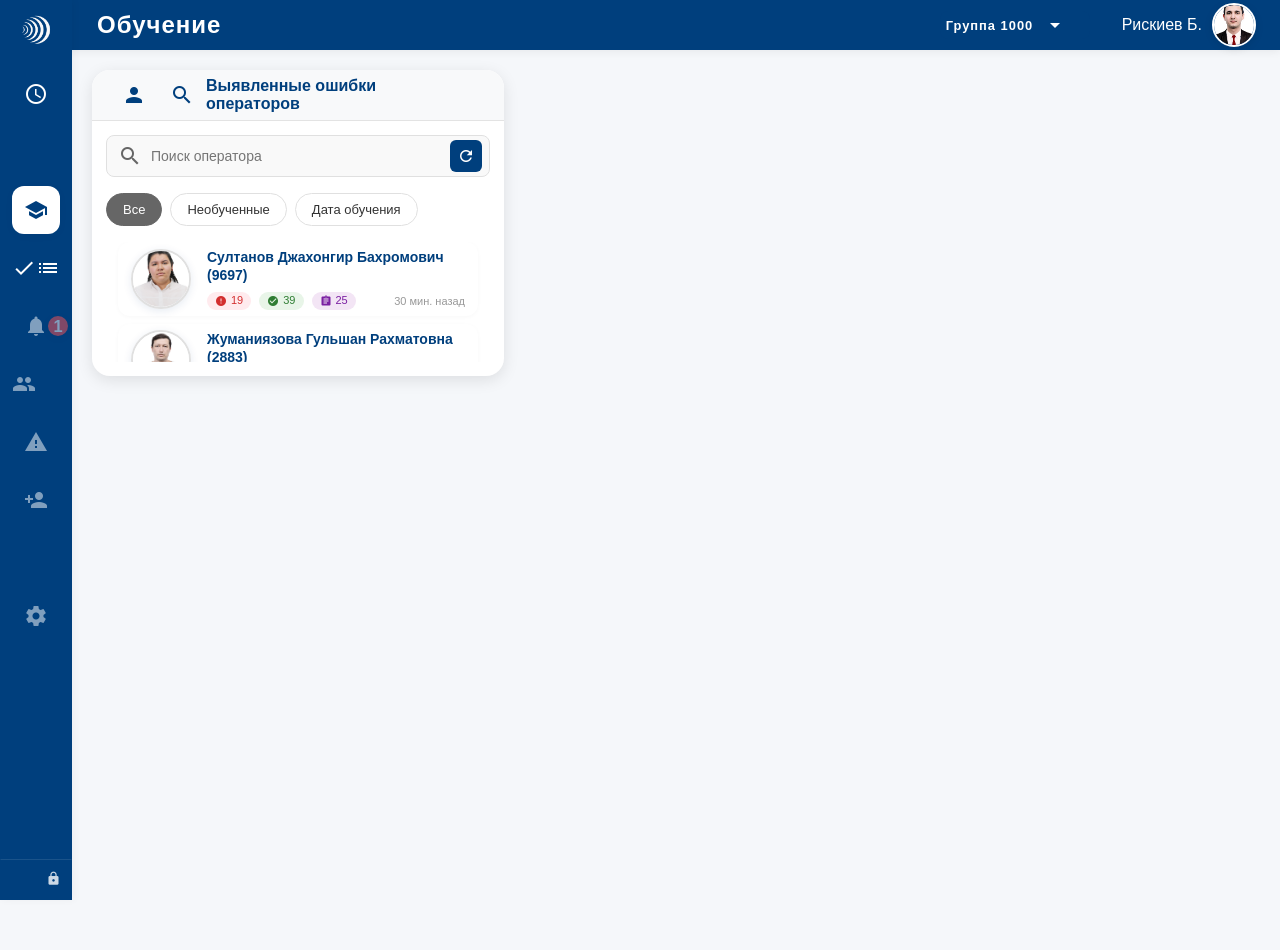
==== commit 173d115d: "feat: загрузка проекта на GitHub (инициализация тработка + обучение, новые страницы и стили, менедже" ====
--- a/main.html
+++ b/main.html
@@ -9,6 +9,7 @@
     <link rel="stylesheet" href="styles.css">
     <link rel="stylesheet" href="css/window-manager.css">
     <link rel="stylesheet" href="css/sidebar-pin.css">
+    <link rel="stylesheet" href="css/sidebar-disabled.css">
     <link rel="stylesheet" href="css/appeals.css">
     <link rel="stylesheet" href="css/file-attachment.css">
     <link rel="stylesheet" href="css/comment-file-attachment.css">
@@ -82,8 +83,8 @@
                     </ul>
                 </div>
                 <div class="header-user" id="header-user">
+                    <span>Рискиев Б.</span>
                     <img src="assets/Аватар/Foto.jpg" alt="user" class="header-user-img">
-                    <span>Рискиев Б.</span>
                     <div class="header-dropdown" id="header-dropdown">
                         <a href="#" id="editor-toggle"><span class="material-icons">edit</span> Редактор</a>
                         <a href="#"><span class="material-icons">language</span> Изменить язык</a>
@@ -102,15 +103,16 @@
                     </div>
                 </div>
                 <nav class="sidebar-menu-figma">
-                    <a class="active"><span class="material-icons">school</span> <span class="sidebar-label">Обучение</span></a>
-                    <a href="http://192.168.42.172:5001/" target="_blank"><span class="material-icons">checklist</span> <span class="sidebar-label">Лист контроль</span></a>
-                    <a><span class="material-icons">notifications</span> <span class="sidebar-label">Уведомления</span> <span class="sidebar-badge">1</span></a>
-                    <a><span class="material-icons">groups</span> <span class="sidebar-label">Операторы</span></a>
-                    <a><span class="material-icons">assignment</span> <span class="sidebar-label">Отработки</span></a>
-                    <a><span class="material-icons">report_problem</span> <span class="sidebar-label">Технический сбой</span></a>
-                    <a><span class="material-icons">person_add</span> <span class="sidebar-label">Привлечение к работам</span></a>
-                    <a><span class="material-icons">bar_chart</span> <span class="sidebar-label">Статистика супервайзера</span></a>
-                    <a><span class="material-icons">settings</span> <span class="sidebar-label">Настройки</span></a>
+                        <a href="otrabotki.html"><span class="material-icons">access_time</span> <span class="sidebar-label">Отработки</span></a>
+                        <a href="work-transfer.html"><span class="material-icons">calendar_today</span> <span class="sidebar-label">Перенос рабочего дня</span></a>
+                        <a class="active"><span class="material-icons">school</span> <span class="sidebar-label">Обучение</span></a>
+                        <a href="http://192.168.42.172:5001/" target="_blank"><span class="material-icons">checklist</span> <span class="sidebar-label">Лист контроль</span></a>
+                        <a class="sidebar-disabled" title="Появится в следующих обновлениях"><span class="material-icons">notifications</span> <span class="sidebar-label">Уведомления</span> <span class="sidebar-badge">1</span></a>
+                        <a class="sidebar-disabled" title="Появится в следующих обновлениях"><span class="material-icons">groups</span> <span class="sidebar-label">Операторы</span></a>
+                        <a class="sidebar-disabled" title="Появится в следующих обновлениях"><span class="material-icons">report_problem</span> <span class="sidebar-label">Технический сбой</span></a>
+                        <a class="sidebar-disabled" title="Появится в следующих обновлениях"><span class="material-icons">person_add</span> <span class="sidebar-label">Привлечение к работам</span></a>
+                        <a class="sidebar-disabled" title="Появится в следующих обновлениях"><span class="material-icons">bar_chart</span> <span class="sidebar-label">Статистика супервайзера</span></a>
+                        <a class="sidebar-disabled" title="Появится в следующих обновлениях"><span class="material-icons">settings</span> <span class="sidebar-label">Настройки</span></a>
                 </nav>
                 
                 <!-- Кнопки фиксации сайдбара - размещены в самом низу -->
--- a/styles.css
+++ b/styles.css
@@ -2206,8 +2206,8 @@
 }
 
 .comment-input:focus {
-    border-color: #2196f3;
-    box-shadow: 0 0 0 3px rgba(33, 150, 243, 0.1);
+    border-color: #003F7D;
+    box-shadow: 0 0 0 3px rgba(0, 63, 125, 0.1);
 }
 
 .comment-form-actions {
--- a/css/window-manager.css
+++ b/css/window-manager.css
@@ -81,7 +81,7 @@
 
 .training-layout {
     display: flex;
-    flex-direction: column;
+    flex-direction: row;
     justify-content: flex-start; /* Изменяем на flex-start для лучшего позиционирования окон */
     align-items: flex-start; /* Изменяем на flex-start */
     gap: 20px;
--- a/css/sidebar-disabled.css
+++ b/css/sidebar-disabled.css
@@ -0,0 +1,22 @@
+.sidebar-disabled {
+    pointer-events: none;
+    opacity: 0.5;
+    cursor: not-allowed;
+    position: relative;
+}
+.sidebar-disabled:hover::after {
+    content: attr(title);
+    position: absolute;
+    left: 100%;
+    top: 50%;
+    transform: translateY(-50%);
+    background: #222;
+    color: #fff;
+    padding: 4px 10px;
+    border-radius: 4px;
+    white-space: nowrap;
+    font-size: 13px;
+    margin-left: 10px;
+    z-index: 100;
+    box-shadow: 0 2px 8px rgba(0,0,0,0.15);
+}
--- a/css/analytics-dashboard.css
+++ b/css/analytics-dashboard.css
@@ -444,8 +444,7 @@
     font-weight: 700;
     box-shadow: 0 2px 6px rgba(21,87,36,0.08);
 }
-}
-}
+
 
 .analytics-chart-container::before {
     content: '';
